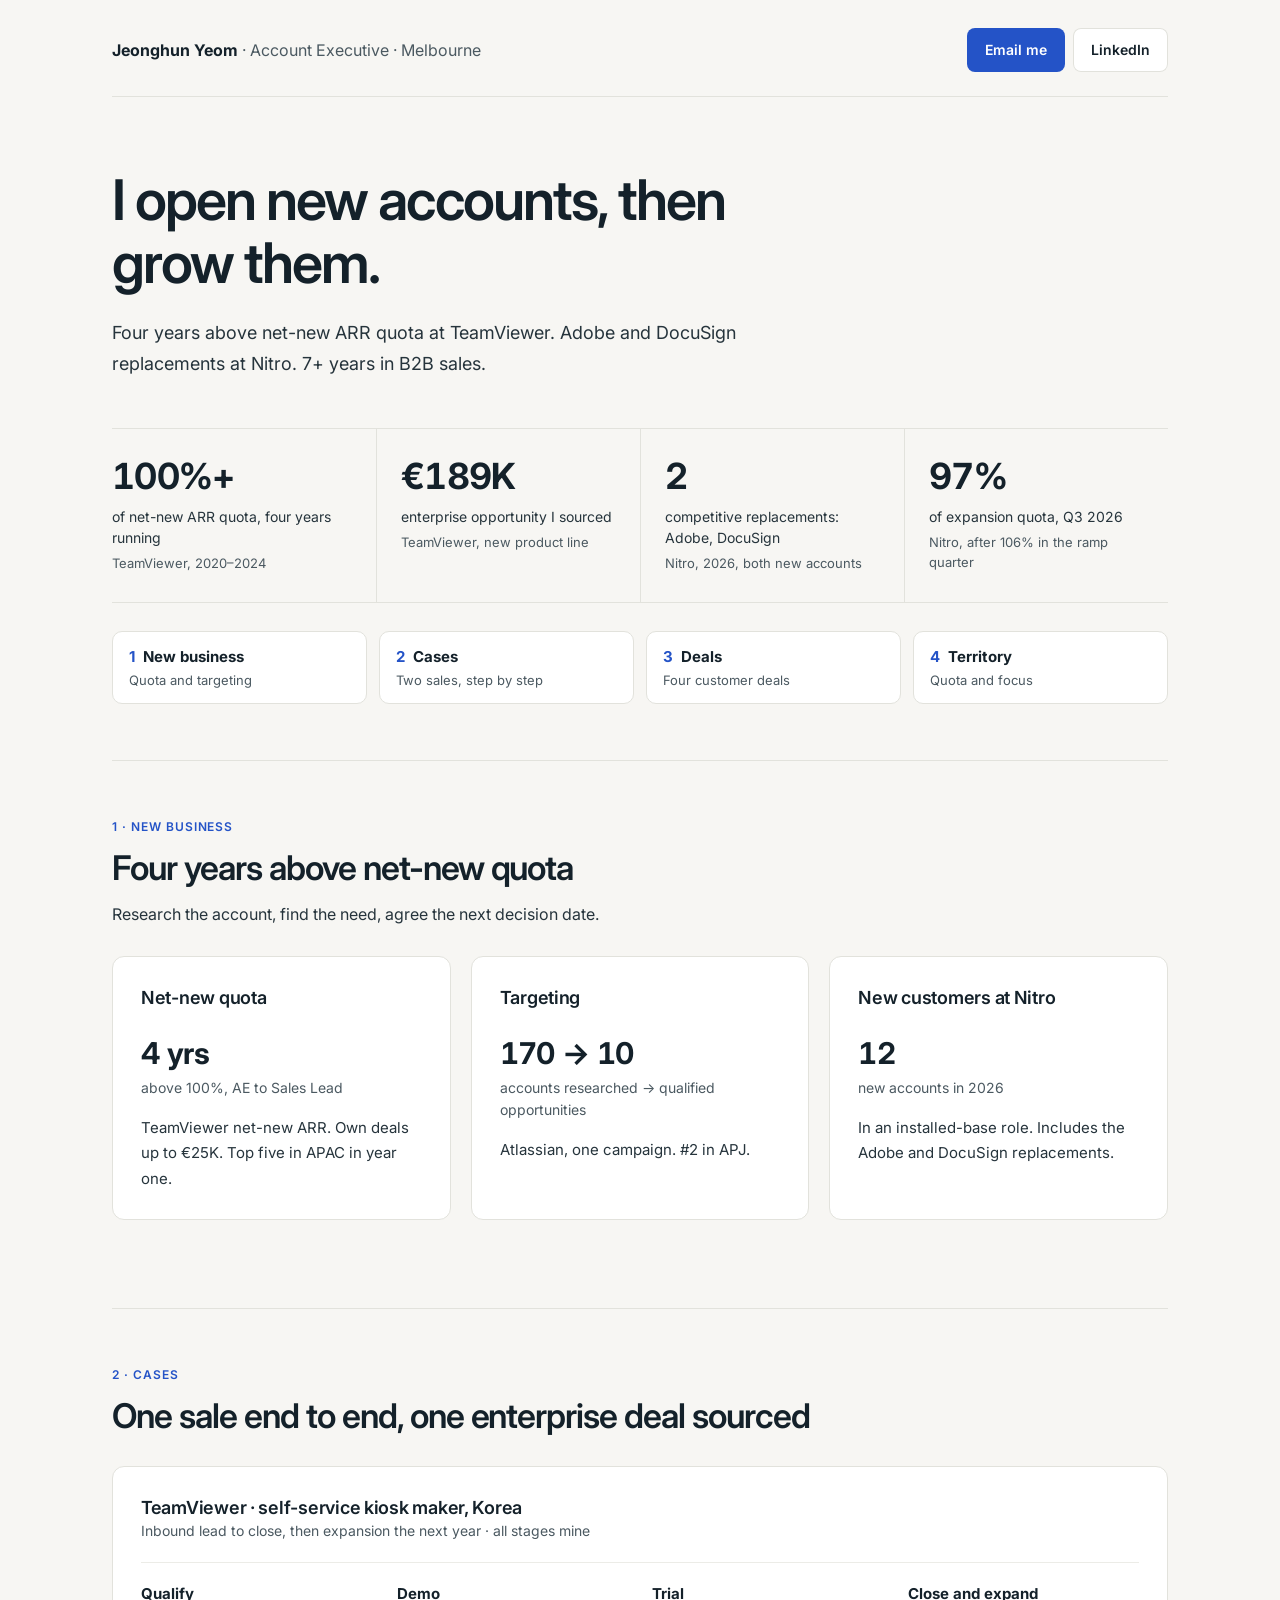
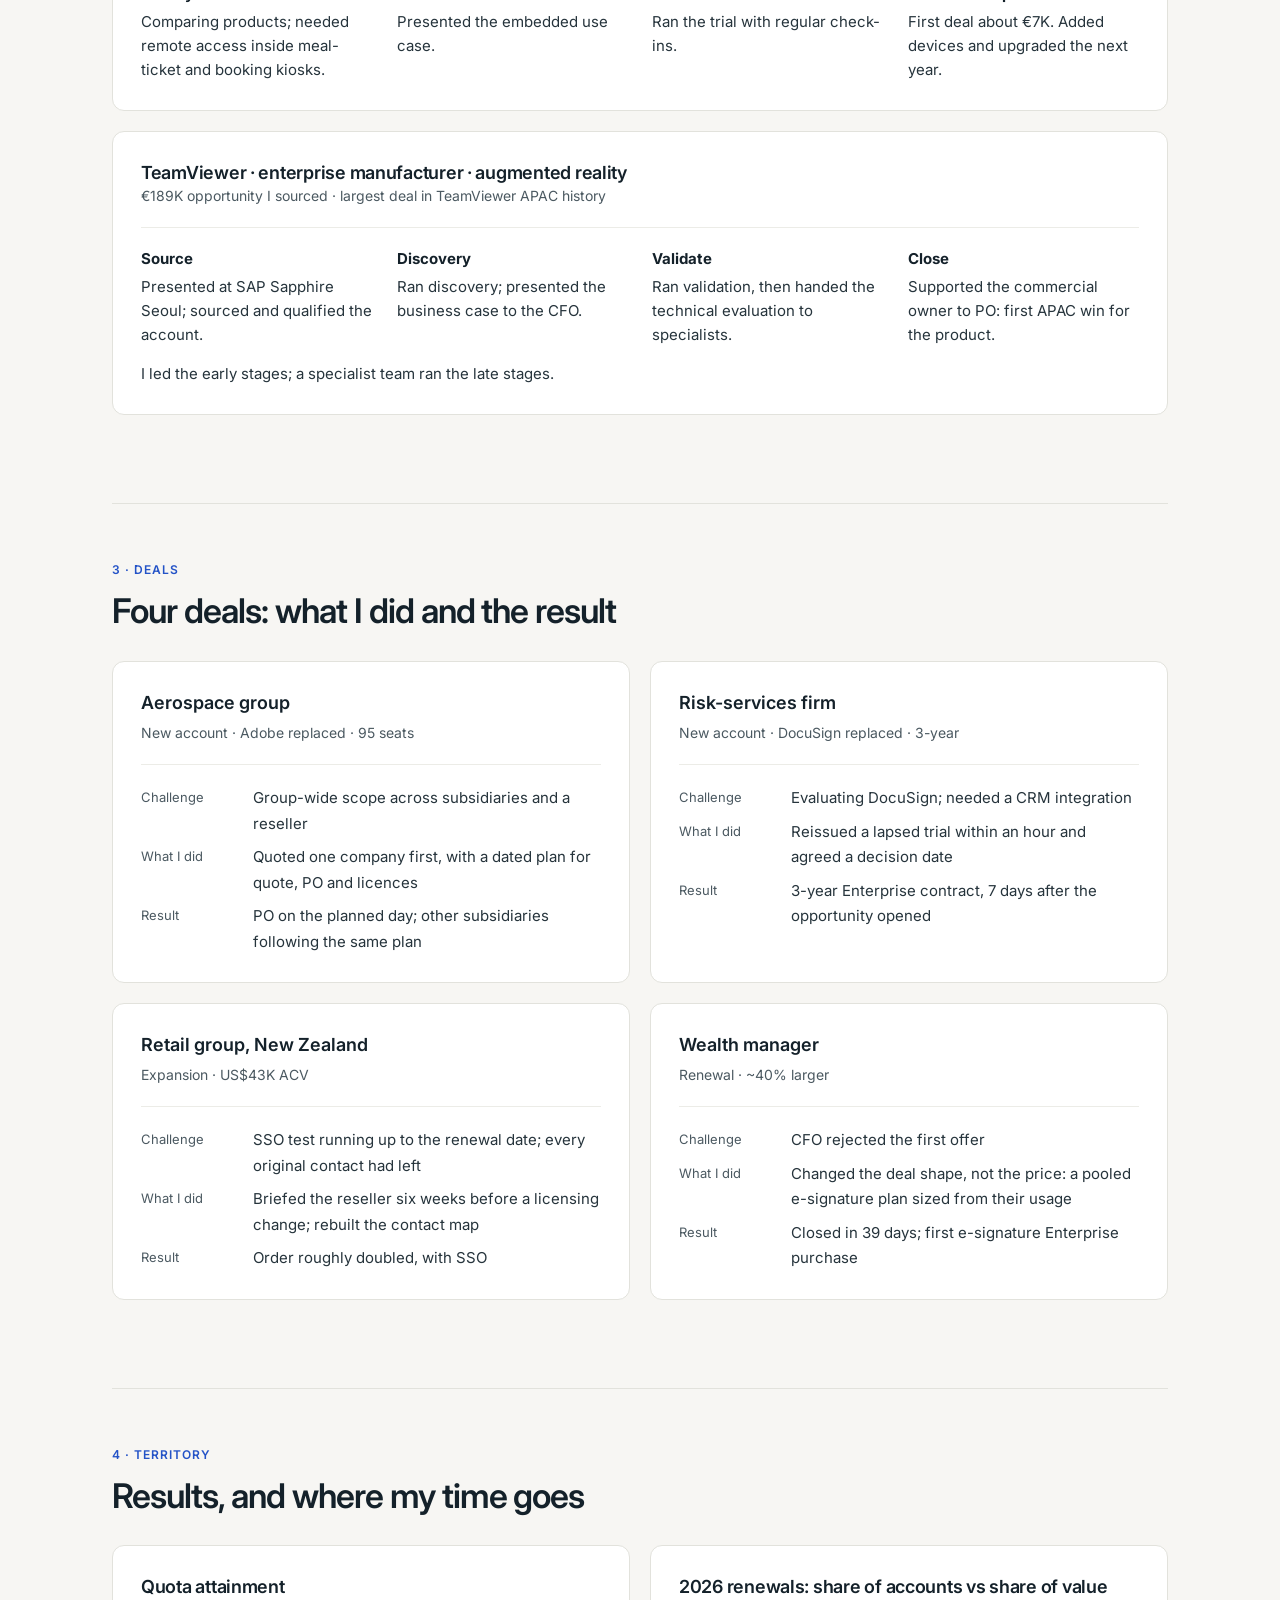
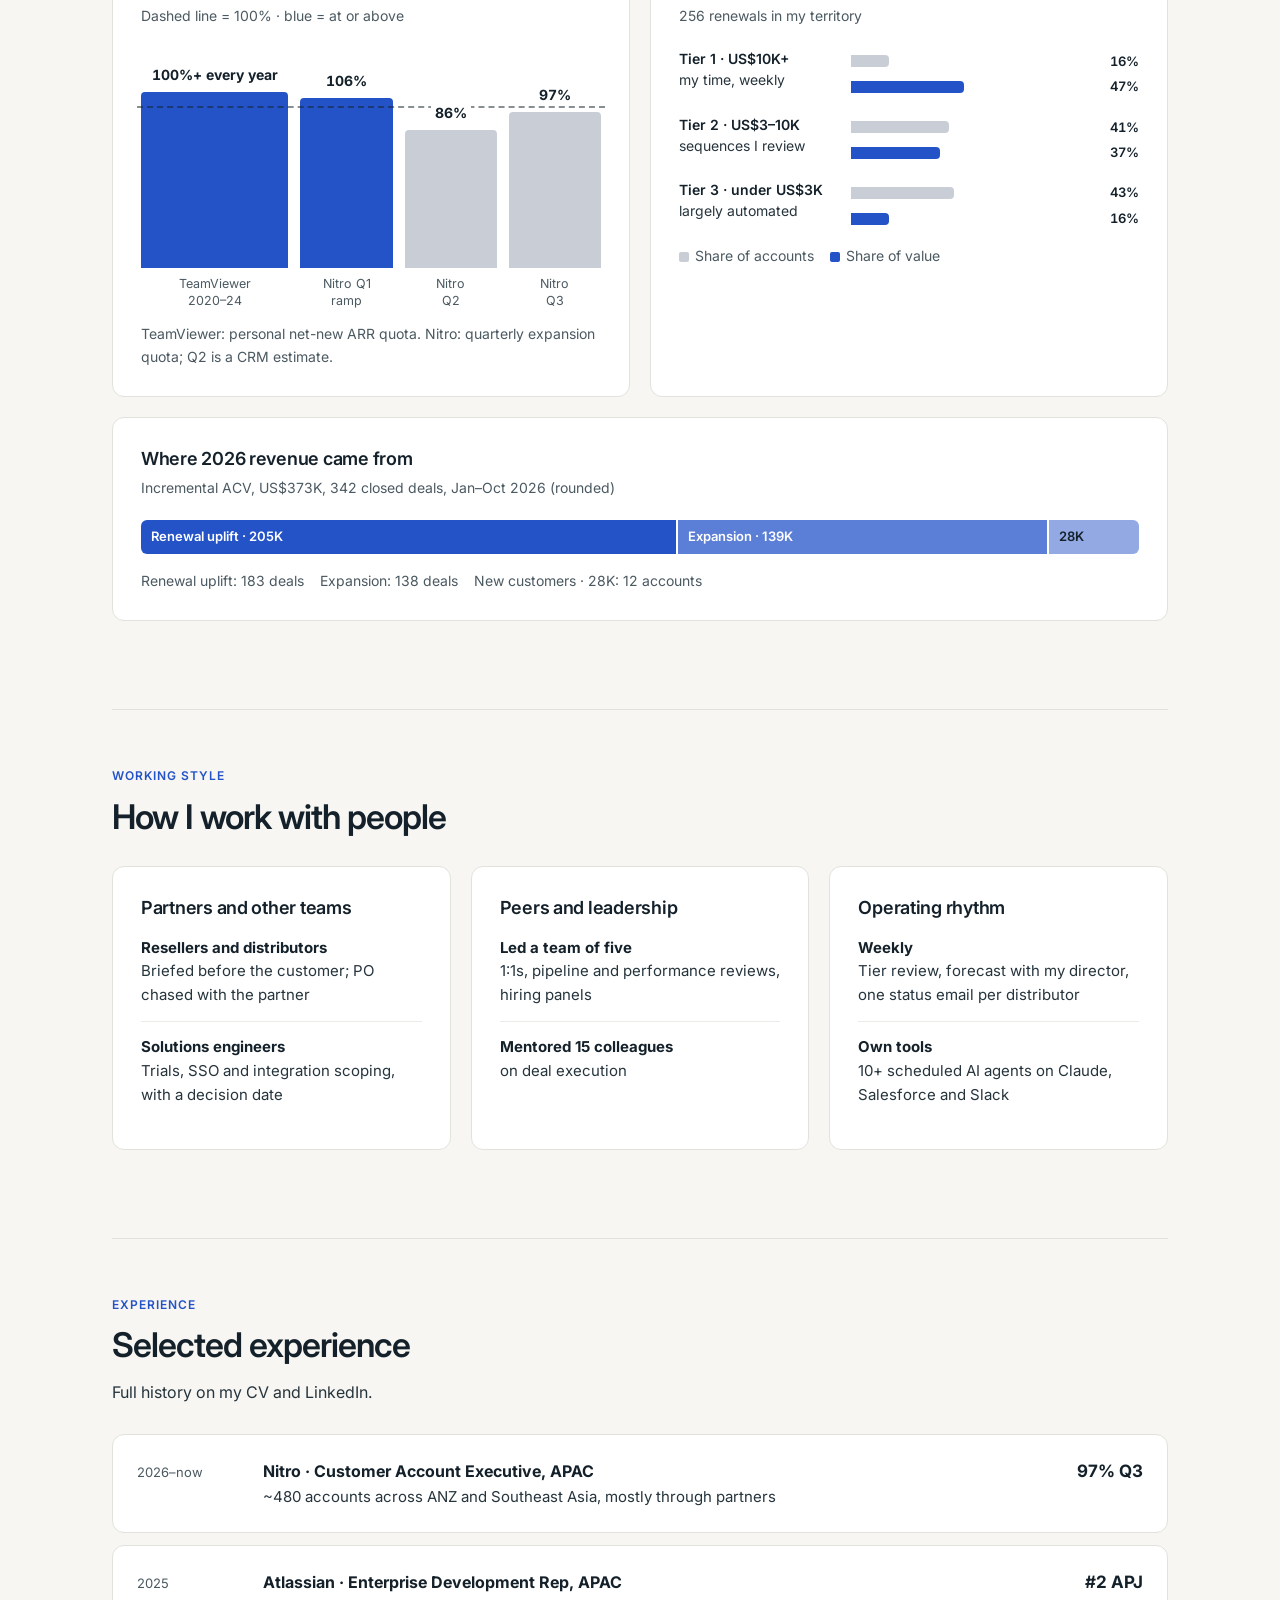
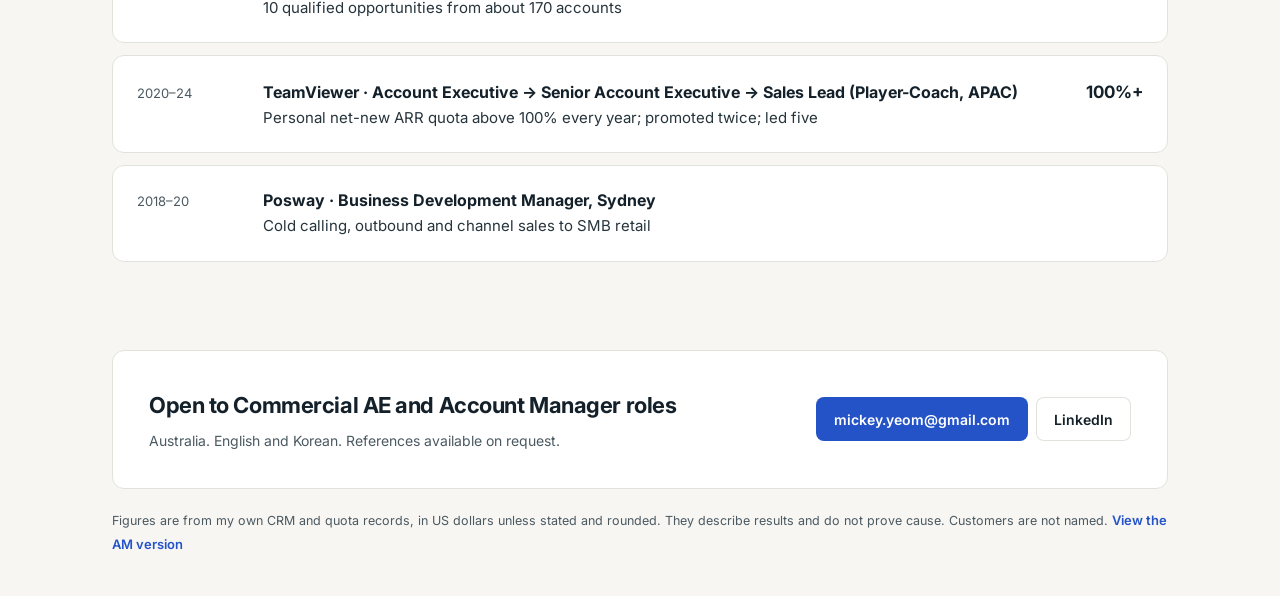
==== ae/index.html @ 3c29f1a1 "Restore original structure and apply design feedback Bring back the numbered section flow, +12% rene" ====
<!doctype html>
<html lang="en-AU">
<head>
<meta charset="utf-8">
<meta name="color-scheme" content="light">
<meta name="viewport" content="width=device-width, initial-scale=1">
<meta name="robots" content="noindex, nofollow">
<title>Jeonghun Yeom, Account Executive</title>
<meta name="description" content="Jeonghun Yeom, B2B software Account Executive in Melbourne. New business, competitive wins and territory management, shown in numbers.">
<link rel="preconnect" href="https://fonts.googleapis.com">
<link rel="preconnect" href="https://fonts.gstatic.com" crossorigin>
<link href="https://fonts.googleapis.com/css2?family=Inter:wght@400;500;600;700&display=swap" rel="stylesheet">
<link rel="stylesheet" href="../style.css">
</head>
<body>
<a class="skip-link" href="#main">Skip to content</a>
<header class="wrap">
  <div class="top">
    <div class="name">Jeonghun Yeom <span>· Account Executive · Melbourne</span></div>
    <div class="actions">
      <a class="btn" href="mailto:mickey.yeom@gmail.com?subject=Role%20conversation">Email me</a>
      <a class="btn ghost" href="https://www.linkedin.com/in/jhyeom" rel="noopener">LinkedIn</a>
    </div>
  </div>
  <div class="hero">
    <h1>I open new accounts, then grow them.</h1>
    <p class="sub">Four years above net-new ARR quota at TeamViewer. Adobe and DocuSign replacements at Nitro. 7+ years in B2B sales.</p>
    <div class="kpis"><div class="kpi"><b>100%+</b><span>of net-new ARR quota, four years running</span><em>TeamViewer, 2020–2024</em></div><div class="kpi"><b>€189K</b><span>enterprise opportunity I sourced</span><em>TeamViewer, new product line</em></div><div class="kpi"><b>2</b><span>competitive replacements: Adobe, DocuSign</span><em>Nitro, 2026, both new accounts</em></div><div class="kpi"><b>97%</b><span>of expansion quota, Q3 2026</span><em>Nitro, after 106% in the ramp quarter</em></div></div>
    <nav class="flow" aria-label="Sections" style="grid-template-columns:repeat(4,1fr)"><a href="#new"><b><i>1</i>New business</b><span>Quota and targeting</span></a><a href="#case"><b><i>2</i>Cases</b><span>Two sales, step by step</span></a><a href="#deals"><b><i>3</i>Deals</b><span>Four customer deals</span></a><a href="#territory"><b><i>4</i>Territory</b><span>Quota and focus</span></a></nav>
  </div>
</header>
<main class="wrap" id="main">
<section id="new" aria-labelledby="new-h">
  <div class="sh"><div class="step">1 · New business</div><h2 id="new-h">Four years above net-new quota</h2><p>Research the account, find the need, agree the next decision date.</p></div>
<div class="g g-111">
    <div class="card"><h3>Net-new quota</h3><div class="big"><b>4 yrs</b><span>above 100%, AE to Sales Lead</span></div><p class="t">TeamViewer net-new ARR. Own deals up to €25K. Top five in APAC in year one.</p></div>
    <div class="card"><h3>Targeting</h3><div class="big"><b>170 → 10</b><span>accounts researched → qualified opportunities</span></div><p class="t">Atlassian, one campaign. #2 in APJ.</p></div>
    <div class="card"><h3>New customers at Nitro</h3><div class="big"><b>12</b><span>new accounts in 2026</span></div><p class="t">In an installed-base role. Includes the Adobe and DocuSign replacements.</p></div>
  </div>
</section>
<section id="case" aria-labelledby="case-h">
  <div class="sh"><div class="step">2 · Cases</div><h2 id="case-h">One sale end to end, one enterprise deal sourced</h2></div>
<div class="case">
    <h3>TeamViewer · self-service kiosk maker, Korea</h3>
    <p class="sub">Inbound lead to close, then expansion the next year · all stages mine</p>
    <div class="steps">
      <div><b>Qualify</b>Comparing products; needed remote access inside meal-ticket and booking kiosks.</div>
      <div><b>Demo</b>Presented the embedded use case.</div>
      <div><b>Trial</b>Ran the trial with regular check-ins.</div>
      <div><b>Close and expand</b>First deal about €7K. Added devices and upgraded the next year.</div>
    </div>
  </div><div class="case" style="margin-top:var(--gap)">
    <h3>TeamViewer · enterprise manufacturer · augmented reality</h3>
    <p class="sub">€189K opportunity I sourced · largest deal in TeamViewer APAC history</p>
    <div class="steps">
      <div><b>Source</b>Presented at SAP Sapphire Seoul; sourced and qualified the account.</div>
      <div><b>Discovery</b>Ran discovery; presented the business case to the CFO.</div>
      <div><b>Validate</b>Ran validation, then handed the technical evaluation to specialists.</div>
      <div><b>Close</b>Supported the commercial owner to PO: first APAC win for the product.</div>
    </div>
    <p class="note">I led the early stages; a specialist team ran the late stages.</p>
  </div>
</section>
<section id="deals" aria-labelledby="deals-h">
  <div class="sh"><div class="step">3 · Deals</div><h2 id="deals-h">Four deals: what I did and the result</h2></div>
<div class="g g-11"><div class="deal"><div class="hd"><b>Aerospace group</b><span>New account · Adobe replaced · 95 seats</span></div><dl><dt>Challenge</dt><dd>Group-wide scope across subsidiaries and a reseller</dd><dt>What I did</dt><dd>Quoted one company first, with a dated plan for quote, PO and licences</dd><dt>Result</dt><dd>PO on the planned day; other subsidiaries following the same plan</dd></dl></div><div class="deal"><div class="hd"><b>Risk-services firm</b><span>New account · DocuSign replaced · 3-year</span></div><dl><dt>Challenge</dt><dd>Evaluating DocuSign; needed a CRM integration</dd><dt>What I did</dt><dd>Reissued a lapsed trial within an hour and agreed a decision date</dd><dt>Result</dt><dd>3-year Enterprise contract, 7 days after the opportunity opened</dd></dl></div><div class="deal"><div class="hd"><b>Retail group, New Zealand</b><span>Expansion · US$43K ACV</span></div><dl><dt>Challenge</dt><dd>SSO test running up to the renewal date; every original contact had left</dd><dt>What I did</dt><dd>Briefed the reseller six weeks before a licensing change; rebuilt the contact map</dd><dt>Result</dt><dd>Order roughly doubled, with SSO</dd></dl></div><div class="deal"><div class="hd"><b>Wealth manager</b><span>Renewal · ~40% larger</span></div><dl><dt>Challenge</dt><dd>CFO rejected the first offer</dd><dt>What I did</dt><dd>Changed the deal shape, not the price: a pooled e-signature plan sized from their usage</dd><dt>Result</dt><dd>Closed in 39 days; first e-signature Enterprise purchase</dd></dl></div></div>
</section>
<section id="territory" aria-labelledby="territory-h">
  <div class="sh"><div class="step">4 · Territory</div><h2 id="territory-h">Results, and where my time goes</h2></div>
<div class="g g-11"><div class="card">
      <h3>Quota attainment</h3><p class="sub">Dashed line = 100% · blue = at or above</p>
      <div class="plot" role="img" aria-label="TeamViewer 2020 to 2024 above 100% every year; Nitro Q1 2026 106%, Q2 86%, Q3 97%">
        <div class="ref" style="bottom:80%"></div>
        <div class="b hi" style="--h:88%;flex:1.6"><span>100%+ every year</span></div>
        <div class="b hi" style="--h:84.8%"><span>106%</span></div>
        <div class="b" style="--h:68.8%"><span>86%</span></div>
        <div class="b" style="--h:77.6%"><span>97%</span></div>
      </div>
      <div class="xrow"><span style="flex:1.6">TeamViewer<br>2020–24</span><span>Nitro Q1<br>ramp</span><span>Nitro<br>Q2</span><span>Nitro<br>Q3</span></div>
      <p class="note">TeamViewer: personal net-new ARR quota. Nitro: quarterly expansion quota; Q2 is a CRM estimate.</p>
    </div><div class="card">
      <h3>2026 renewals: share of accounts vs share of value</h3><p class="sub">256 renewals in my territory</p>
      <div class="pairs" role="img" aria-label="Renewals over 10K: 16% of accounts, 47% of value. 3K to 10K: 41% of accounts, 37% of value. Under 3K: 43% of accounts, 16% of value">
        <div class="pr"><div class="t"><b>Tier 1 · US$10K+</b>my time, weekly</div><div class="bars"><div class="row"><div class="fill" style="--w:16%"></div><span>16%</span></div><div class="row val"><div class="fill" style="--w:47%"></div><span>47%</span></div></div></div>
        <div class="pr"><div class="t"><b>Tier 2 · US$3–10K</b>sequences I review</div><div class="bars"><div class="row"><div class="fill" style="--w:41%"></div><span>41%</span></div><div class="row val"><div class="fill" style="--w:37%"></div><span>37%</span></div></div></div>
        <div class="pr"><div class="t"><b>Tier 3 · under US$3K</b>largely automated</div><div class="bars"><div class="row"><div class="fill" style="--w:43%"></div><span>43%</span></div><div class="row val"><div class="fill" style="--w:16%"></div><span>16%</span></div></div></div>
      </div>
      <div class="legend"><span><i style="background:var(--context)"></i>Share of accounts</span><span><i style="background:var(--accent)"></i>Share of value</span></div>
    </div></div>
<div style="margin-top:var(--gap)"><div class="card">
    <h3>Where 2026 revenue came from</h3><p class="sub">Incremental ACV, US$373K, 342 closed deals, Jan–Oct 2026 (rounded)</p>
    <div class="split" role="img" aria-label="Renewal uplift 205K, 55%; expansion in existing accounts 139K, 37%; new customers 28K, 8%">
      <div style="flex:205;background:var(--accent)">Renewal uplift · 205K</div>
      <div style="flex:139;background:#5b7fd6">Expansion · 139K</div>
      <div style="flex:28;background:#93a9e4;color:var(--ink)">28K</div>
    </div>
    <div class="legend"><span>Renewal uplift: 183 deals</span><span>Expansion: 138 deals</span><span>New customers · 28K: 12 accounts</span></div>
  </div></div>
</section>
<section id="people" aria-labelledby="people-h">
  <div class="sh"><div class="step">Working style</div><h2 id="people-h">How I work with people</h2></div>
<div class="g g-111">
    <div class="card"><h3>Partners and other teams</h3><div class="mini"><div><b>Resellers and distributors</b>Briefed before the customer; PO chased with the partner</div><div><b>Solutions engineers</b>Trials, SSO and integration scoping, with a decision date</div></div></div>
    <div class="card"><h3>Peers and leadership</h3><div class="mini"><div><b>Led a team of five</b>1:1s, pipeline and performance reviews, hiring panels</div><div><b>Mentored 15 colleagues</b>on deal execution</div></div></div>
    <div class="card"><h3>Operating rhythm</h3><div class="mini"><div><b>Weekly</b>Tier review, forecast with my director, one status email per distributor</div><div><b>Own tools</b>10+ scheduled AI agents on Claude, Salesforce and Slack</div></div></div>
  </div>
</section>
<section id="career" aria-labelledby="career-h">
  <div class="sh"><div class="step">Experience</div><h2 id="career-h">Selected experience</h2><p>Full history on my CV and LinkedIn.</p></div>
<div class="tl">
    <div class="r"><span class="y">2026–now</span><div class="w"><b>Nitro · Customer Account Executive, APAC</b><span>~480 accounts across ANZ and Southeast Asia, mostly through partners</span></div><span class="k">97% Q3</span></div>
    <div class="r"><span class="y">2025</span><div class="w"><b>Atlassian · Enterprise Development Rep, APAC</b><span>10 qualified opportunities from about 170 accounts</span></div><span class="k">#2 APJ</span></div>
    <div class="r"><span class="y">2020–24</span><div class="w"><b>TeamViewer · Account Executive → Senior Account Executive → Sales Lead (Player-Coach, APAC)</b><span>Personal net-new ARR quota above 100% every year; promoted twice; led five</span></div><span class="k">100%+</span></div>
    <div class="r"><span class="y">2018–20</span><div class="w"><b>Posway · Business Development Manager, Sydney</b><span>Cold calling, outbound and channel sales to SMB retail</span></div><span class="k"></span></div>
  </div>
</section>
</main>
<footer class="wrap">
  <div class="contact">
    <div><h2>Open to Commercial AE and Account Manager roles</h2><p>Australia. English and Korean. References available on request.</p></div>
    <div class="actions"><a class="btn" href="mailto:mickey.yeom@gmail.com?subject=Role%20conversation">mickey.yeom@gmail.com</a><a class="btn ghost" href="https://www.linkedin.com/in/jhyeom" rel="noopener">LinkedIn</a></div>
  </div>
  <p class="fine">Figures are from my own CRM and quota records, in US dollars unless stated and rounded. They describe results and do not prove cause. Customers are not named. <span class="switch"><a href="../am/">View the AM version</a></span></p>
</footer>
</body>
</html>
---- style.css ----
/* One page background, one card level. Sections are separated by space and a rule, not by tinted panels. */
:root{
  --bg:#f7f6f3;--card:#fff;--ink:#14212a;--ink2:#26343c;--muted:#4b5961;
  --accent:#2453c7;--accent-soft:#e8eefb;--context:#c9ced6;--line:#e2e2dc;--line2:#ecece7;
  --r:12px;--gap:20px
}
*{box-sizing:border-box}
html{scroll-behavior:smooth}
body{margin:0;background:var(--bg);color:var(--ink);font:16px/1.65 Inter,system-ui,-apple-system,"Segoe UI",sans-serif;-webkit-font-smoothing:antialiased}
a{color:inherit}
h1,h2,h3{margin:0;letter-spacing:-.015em}
p{margin:0}
ul{margin:0;padding-left:18px}
li{margin-top:6px}
.wrap{max-width:1120px;margin:0 auto;padding-inline:32px}
a:focus-visible{outline:2px solid var(--accent);outline-offset:3px}
.skip-link{position:absolute;left:24px;top:-100px}
.skip-link:focus{top:8px;background:#fff;padding:10px;z-index:10}

/* buttons */
.btn{display:inline-flex;align-items:center;justify-content:center;min-height:44px;padding:0 18px;border-radius:8px;background:var(--accent);color:#fff;text-decoration:none;font-weight:600;font-size:14px}
.btn.ghost{background:var(--card);color:var(--ink);box-shadow:inset 0 0 0 1px var(--line)}
.btn:hover{filter:brightness(1.07)}

/* header + hero */
.top{padding:28px 0 24px;display:flex;justify-content:space-between;align-items:center;gap:16px;flex-wrap:wrap;border-bottom:1px solid var(--line)}
.top .name{font-weight:700;font-size:16px}
.top .name span{font-weight:400;color:var(--muted)}
.actions{display:flex;gap:8px}
.hero{padding:72px 0 0}
.hero h1{font-size:clamp(34px,4.4vw,56px);line-height:1.12;letter-spacing:-.035em;font-weight:600;max-width:20ch}
.hero>.sub{margin-top:24px;max-width:62ch;font-size:18px;line-height:1.7;color:var(--ink2)}

.kpis{display:grid;grid-template-columns:repeat(4,1fr);margin-top:48px;border-top:1px solid var(--line);border-bottom:1px solid var(--line)}
.kpi{padding:28px 24px;border-left:1px solid var(--line)}
.kpi:first-child{border-left:0;padding-left:0}
.kpi b{display:block;font-size:36px;line-height:1.1;font-weight:700;letter-spacing:-.02em;color:var(--ink);font-variant-numeric:tabular-nums}
.kpi span{display:block;font-size:14px;line-height:1.5;color:var(--ink2);margin-top:10px}
.kpi em{display:block;font-style:normal;font-size:13px;line-height:1.5;color:var(--muted);margin-top:6px}

/* numbered section flow */
.flow{display:grid;gap:12px;margin-top:28px}
.flow a{display:block;background:var(--card);border:1px solid var(--line);border-radius:10px;padding:14px 16px;text-decoration:none;transition:border-color .15s}
.flow a:hover{border-color:var(--accent)}
.flow b{display:block;font-size:15px;line-height:1.4}
.flow i{font-style:normal;color:var(--accent);font-weight:700;margin-right:8px}
.flow span{display:block;font-size:13px;line-height:1.4;color:var(--muted);margin-top:4px}

/* sections */
main.wrap>section{margin-top:88px;padding-top:56px;border-top:1px solid var(--line);scroll-margin-top:24px}
main.wrap>section:first-child{margin-top:56px}
.sh{margin-bottom:28px}
.sh .step{font-size:12px;font-weight:600;letter-spacing:.08em;text-transform:uppercase;color:var(--accent);margin-bottom:10px}
.sh h2{font-size:clamp(26px,3vw,34px);line-height:1.25;font-weight:600;letter-spacing:-.03em}
.sh p{margin-top:12px;max-width:66ch;font-size:16px;line-height:1.7;color:var(--ink2)}

.g{display:grid;gap:var(--gap)}
.g>*{min-width:0}
.g-21{grid-template-columns:2fr 1fr}
.g-11{grid-template-columns:1fr 1fr}
.g-111{grid-template-columns:1fr 1fr 1fr}

/* cards: the only boxed level */
.card,.deal,.case{background:var(--card);border:1px solid var(--line);border-radius:var(--r);padding:28px}
.card h3,.case h3,.deal .hd b{display:block;font-size:18px;line-height:1.4;font-weight:600}
.card .sub,.case .sub,.note,.legend{font-size:14px;line-height:1.6;color:var(--muted)}
.card .sub{margin-top:6px}
.note{margin-top:14px}
.card p.t{margin-top:16px}
.card p.t,.card ul,.case p,.deal dd{font-size:15px;line-height:1.7;color:var(--ink2)}
.big{margin-top:24px}
.big b{display:block;font-size:30px;line-height:1.2;font-weight:700;letter-spacing:-.02em;font-variant-numeric:tabular-nums}
.big span{display:block;font-size:14px;line-height:1.6;color:var(--muted);margin-top:6px;max-width:32ch}

/* inner groups: divided by rules, not nested boxes */
.mini{display:grid;margin-top:12px}
.mini div{padding:14px 0;border-top:1px solid var(--line2);font-size:15px;line-height:1.6;color:var(--ink2)}
.mini div:first-child{border-top:0;padding-top:4px}
.mini b{display:block;color:var(--ink);font-size:15px;line-height:1.5}
.case .steps{display:grid;grid-template-columns:repeat(4,1fr);gap:24px;margin-top:20px;padding-top:20px;border-top:1px solid var(--line2)}
.case .steps div{font-size:15px;line-height:1.6;color:var(--ink2)}
.case .steps b{display:block;color:var(--ink);font-size:15px;line-height:1.5;margin-bottom:4px}

/* paired bars */
.pairs{margin-top:20px;display:grid;gap:16px}
.pr{display:grid;grid-template-columns:160px 1fr;gap:12px;align-items:start}
.pr .t{font-size:14px;color:var(--ink2);line-height:1.5}
.pr .t b{display:block;color:var(--ink);font-weight:600}
.pr .bars{display:grid;gap:4px;padding-top:3px}
.pr .row{display:grid;grid-template-columns:1fr 40px;gap:8px;align-items:center;font-size:13px}
.pr .fill{height:12px;width:var(--w);border-radius:0 4px 4px 0;background:var(--context)}
.pr .val .fill{background:var(--accent)}
.pr .row span{text-align:right;font-weight:600;font-variant-numeric:tabular-nums}
.legend{display:flex;gap:16px;flex-wrap:wrap;margin-top:16px}
.legend i{display:inline-block;width:10px;height:10px;border-radius:2px;margin-right:6px;vertical-align:-1px}

/* horizontal bars */
.hbars{margin-top:20px;display:grid;gap:12px}
.hb{display:grid;grid-template-columns:minmax(86px,1.1fr) minmax(30px,1fr) 44px;align-items:center;gap:10px;font-size:14px}
.hb .t{color:var(--ink2);line-height:1.3}
.hb .fill{height:12px;width:var(--w);background:var(--context);border-radius:0 4px 4px 0}
.hb.hi .fill{background:var(--accent)}
.hb .n{font-weight:600;text-align:right;font-variant-numeric:tabular-nums}
.pair{display:flex;align-items:flex-start;gap:20px;margin-top:20px}
.pair b{display:block;font-size:30px;line-height:1.2;font-weight:700;letter-spacing:-.02em;font-variant-numeric:tabular-nums}
.pair span{display:block;font-size:14px;line-height:1.6;color:var(--muted);margin-top:4px}
.pair .hi b{color:var(--accent)}
.pair .arrow{align-self:center;font-size:22px;color:var(--muted)}

/* column chart */
.plot{position:relative;display:flex;align-items:flex-end;gap:12px;height:200px;margin-top:40px}
.plot .b{flex:1;height:var(--h);background:var(--context);border-radius:4px 4px 0 0;position:relative}
.plot .b.hi{background:var(--accent)}
.plot .b span{position:absolute;z-index:3;bottom:100%;left:0;right:0;width:fit-content;margin:0 auto 6px;padding:0 4px;background:var(--card);text-align:center;font-size:14px;font-weight:700;font-variant-numeric:tabular-nums}
.plot .ref{position:absolute;left:-4px;right:-4px;z-index:2;border-top:2px dashed var(--ink);opacity:.5;pointer-events:none}
.xrow{display:flex;gap:12px;margin-top:8px}
.xrow span{flex:1;text-align:center;font-size:12.5px;color:var(--muted);line-height:1.35}

/* dot share */
.dots{display:grid;grid-template-columns:repeat(6,22px);gap:10px;margin-top:22px}
.dots i{width:22px;height:22px;border-radius:50%;background:var(--context)}
.dots i.on{background:var(--accent)}

/* revenue split bar */
.split{display:flex;height:34px;border-radius:6px;overflow:hidden;gap:2px;margin-top:20px}
.split div{display:flex;align-items:center;padding:0 10px;font-size:13px;font-weight:600;color:#fff;white-space:nowrap;overflow:hidden}

/* deals */
.deal .hd span{display:block;margin-top:6px;font-size:14px;color:var(--muted)}
.deal dl{display:grid;grid-template-columns:96px 1fr;gap:8px 16px;margin:20px 0 0;padding-top:20px;border-top:1px solid var(--line2);line-height:1.6}
.deal dt{font-size:13px;color:var(--muted);padding-top:2px}
.deal dd{margin:0}

/* results table */
.results-table{width:100%;border-collapse:collapse;margin-top:20px;font-size:15px}
.results-table th,.results-table td{padding:14px 0;text-align:left;border-bottom:1px solid var(--line2)}
.results-table thead{color:var(--muted);font-size:13px}
.results-table thead th{font-weight:500}
.results-table tbody th{font-weight:400}
.results-table td{text-align:right;font-weight:600;font-size:22px;font-variant-numeric:tabular-nums}

/* timeline */
.tl{display:grid;gap:12px}
.tl .r{display:grid;grid-template-columns:110px 1fr auto;gap:16px;align-items:baseline;background:var(--card);border:1px solid var(--line);border-radius:var(--r);padding:22px 24px}
.tl .y{font-size:13px;color:var(--muted)}
.tl .w b{display:block;font-size:16px;line-height:1.5}
.tl .w span{font-size:15px;line-height:1.6;color:var(--ink2)}
.tl .k{font-weight:700;font-size:17px;white-space:nowrap}

/* footer */
footer{padding:88px 0 40px}
.contact{background:var(--card);border:1px solid var(--line);border-radius:var(--r);padding:36px;display:flex;justify-content:space-between;align-items:center;gap:20px;flex-wrap:wrap}
.contact h2{font-size:22px;letter-spacing:-.02em}
.contact p{color:var(--muted);margin-top:6px;font-size:14px}
.fine{margin-top:20px;font-size:12.5px;line-height:1.8;color:var(--muted)}
.switch{font-size:13px;color:var(--muted)}
.switch a{color:var(--accent);font-weight:600;text-decoration:none}

@media (max-width:900px){
  .g-21,.g-111{grid-template-columns:1fr}
  .kpis{grid-template-columns:1fr 1fr}
  .kpi:nth-child(3){border-left:0;padding-left:0}
  .kpi:nth-child(n+3){border-top:1px solid var(--line)}
  .case .steps{grid-template-columns:1fr 1fr}
  .flow{grid-template-columns:1fr 1fr!important}
}
@media (max-width:720px){
  .g-11{grid-template-columns:1fr}
  .split{flex-direction:column;height:auto}
  .split>div{min-height:40px;flex:auto!important}
}
@media (max-width:520px){
  .wrap{padding-inline:20px}
  .top .name span{display:block;font-size:13px;margin-top:2px}
  .actions{width:100%}.actions .btn{flex:1}
  .hero{padding-top:44px}
  .hero>.sub{font-size:16px}
  .kpi{padding:22px 0 22px 16px}
  .kpi b{font-size:28px}
  main.wrap>section{margin-top:56px;padding-top:40px}
  main.wrap>section:first-child{margin-top:40px}
  .card,.deal,.case{padding:20px}
  .pr{grid-template-columns:1fr}
  .case .steps{grid-template-columns:1fr;gap:14px}
  .deal dl{grid-template-columns:1fr;gap:2px}
  .deal dt{margin-top:10px}
  .tl .r{grid-template-columns:1fr auto;padding:18px}.tl .y{grid-column:1/-1}
  .contact{display:block;padding:24px}.contact .actions{margin-top:20px}
  .big b{font-size:28px}
  .plot,.xrow{gap:6px}.plot{height:170px}
  .plot .b span{font-size:12px}.xrow span{font-size:11px}
}
@media (prefers-reduced-motion:reduce){html{scroll-behavior:auto}*{transition:none!important}}
@media print{
  body{background:#fff}
  .skip-link,.flow,.actions{display:none}
  main.wrap>section{margin-top:28px;padding-top:24px}
  .card,.deal,.case{break-inside:avoid}
}
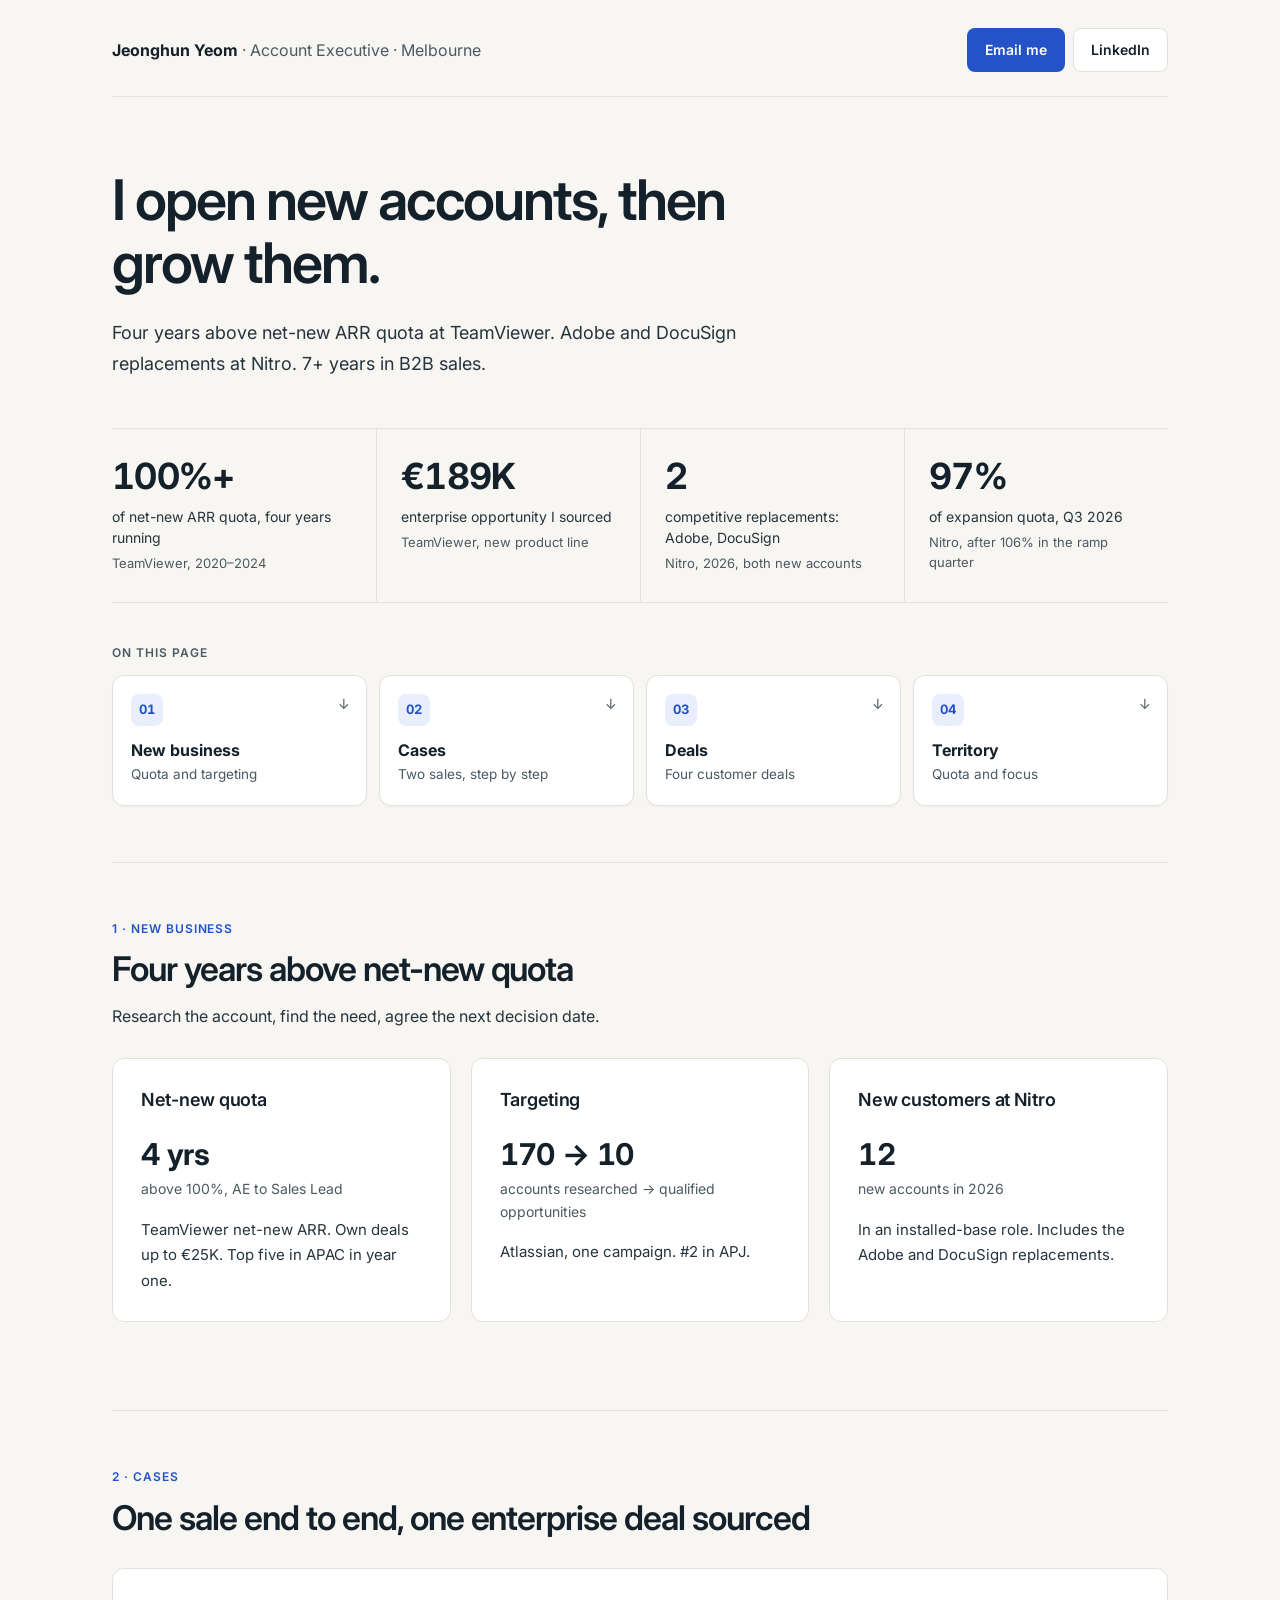
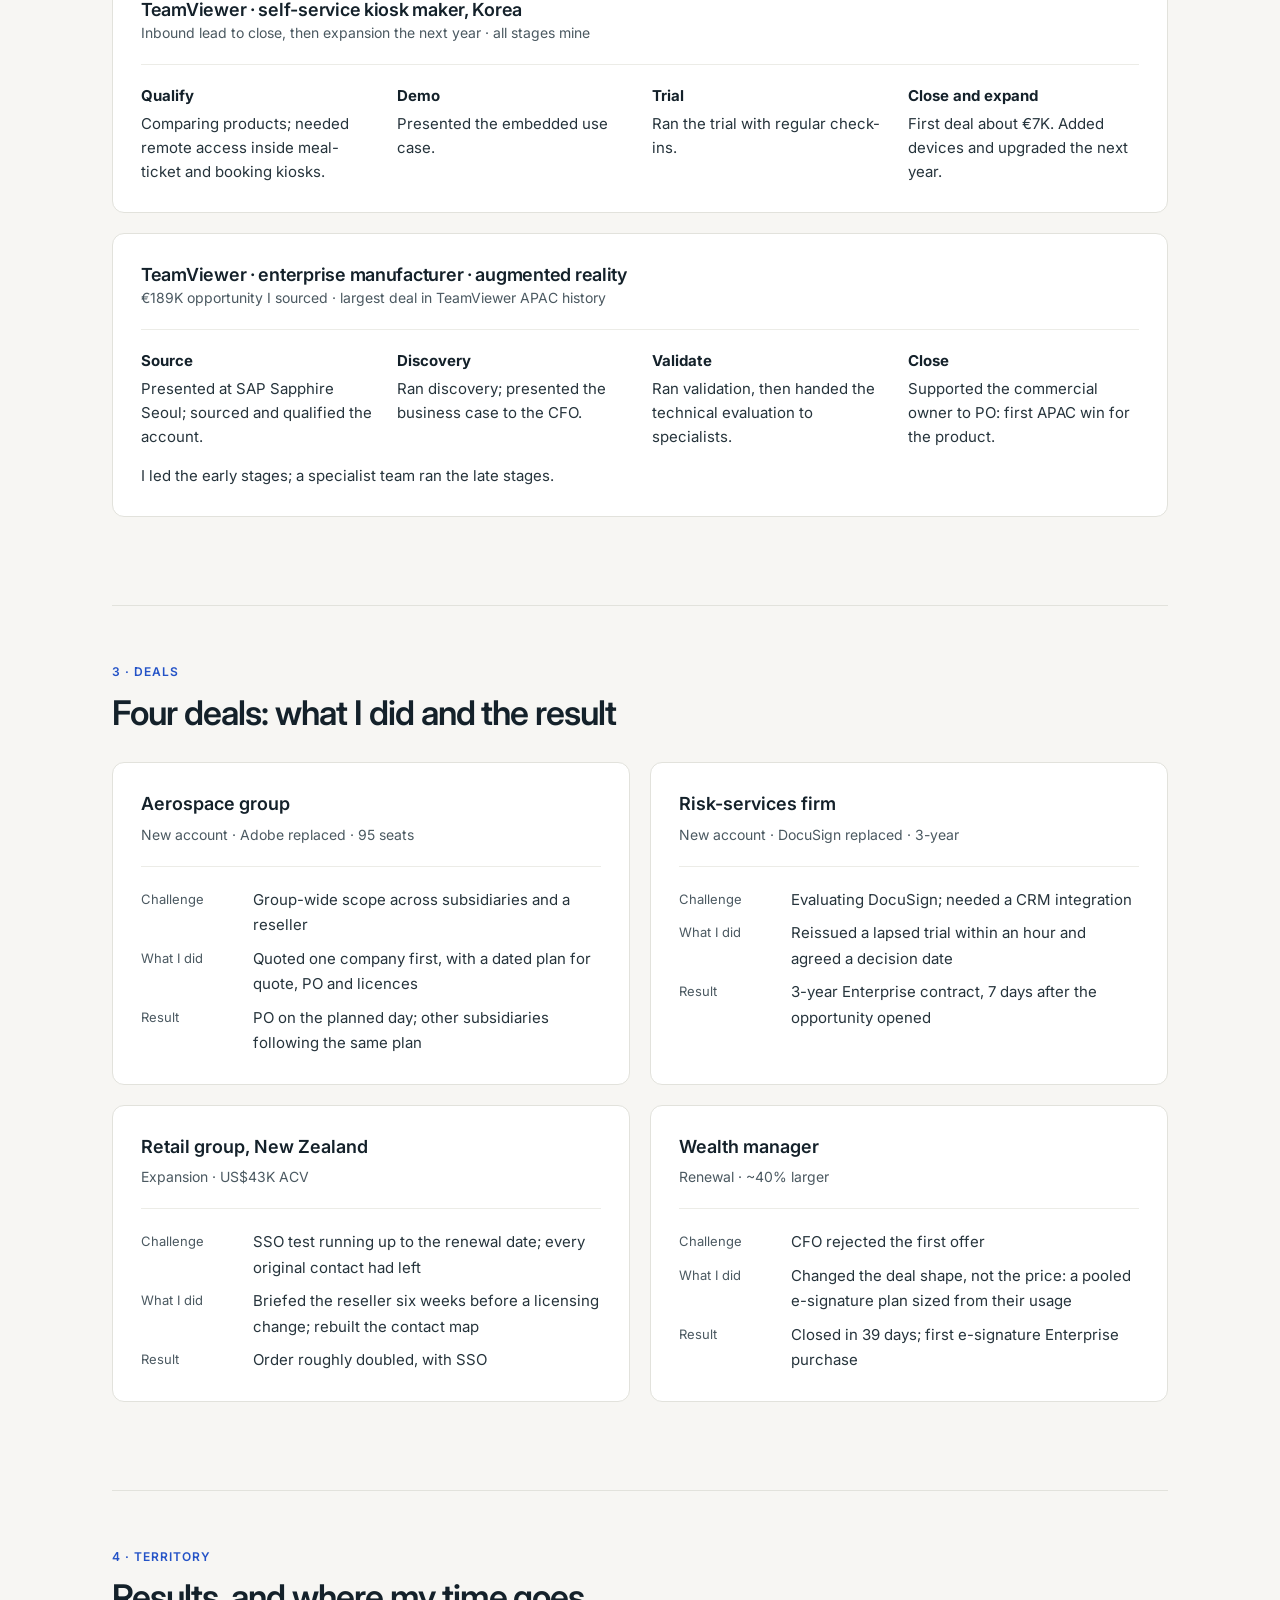
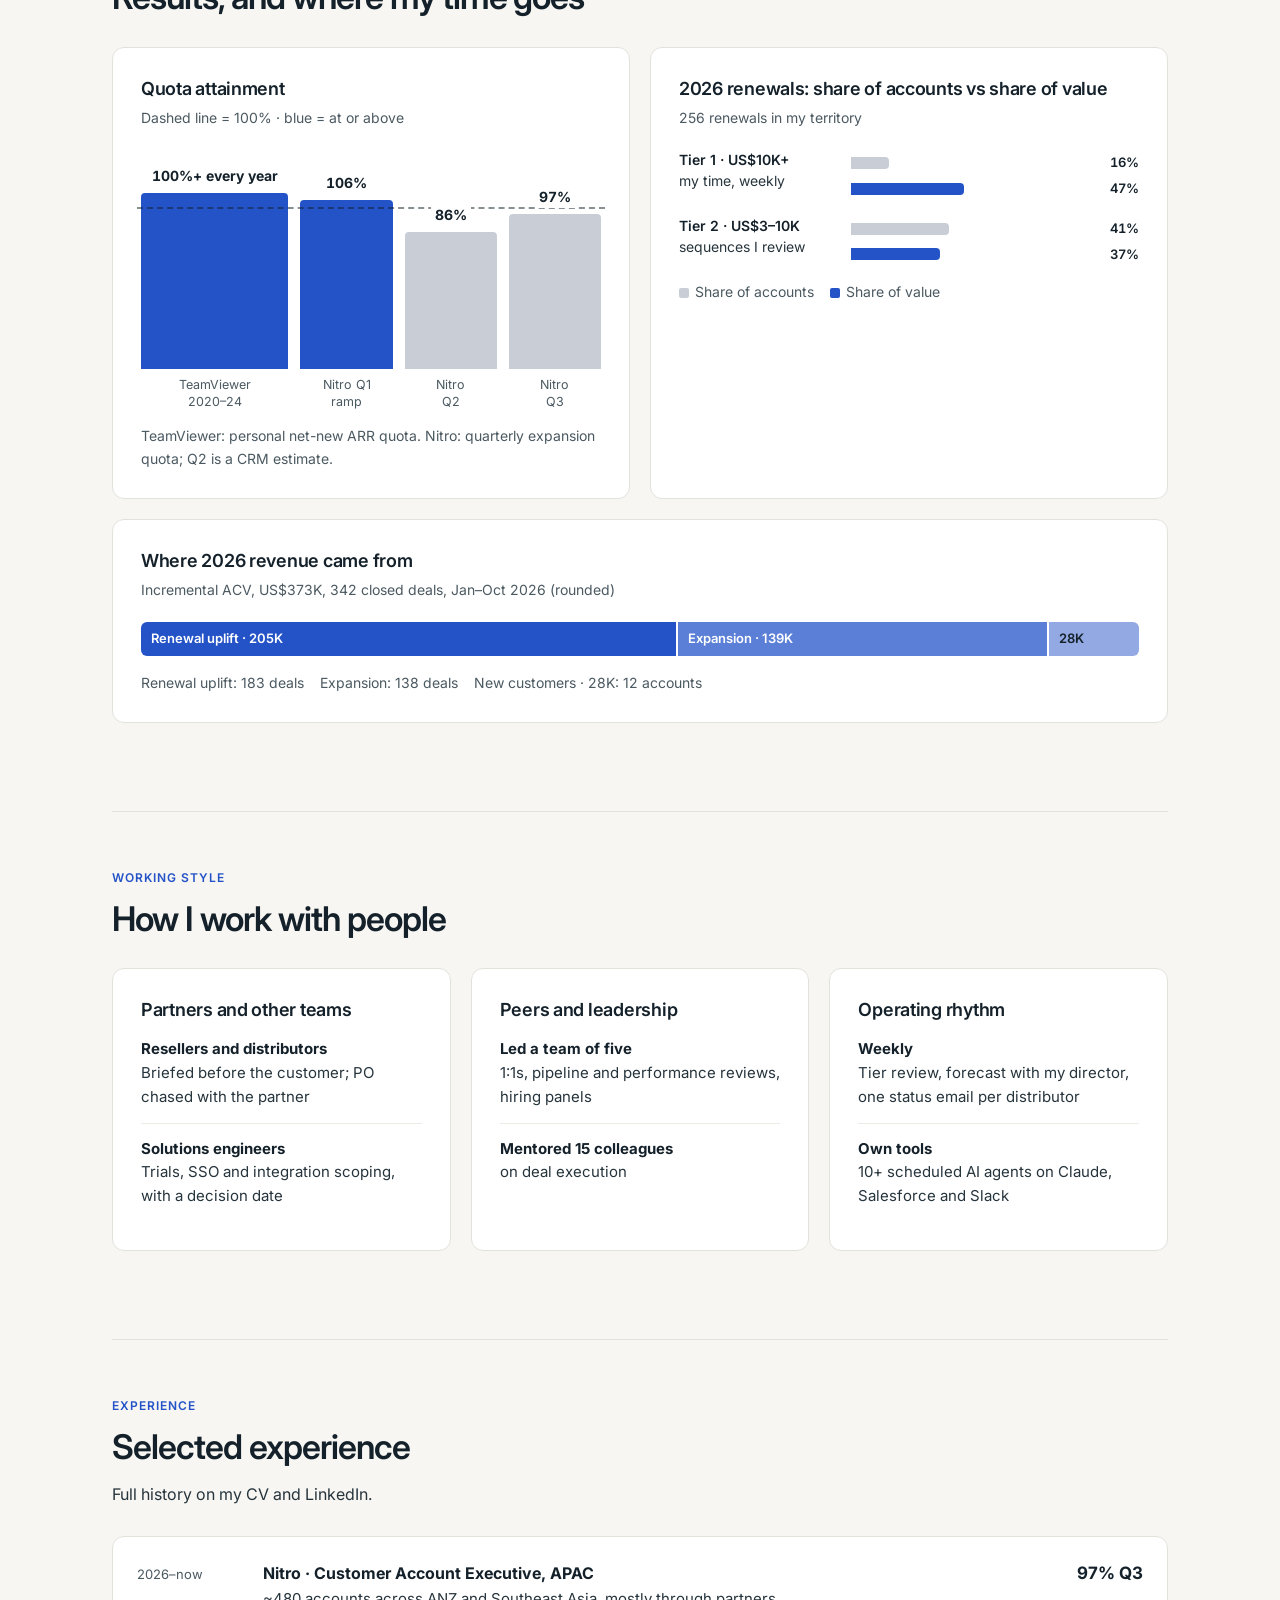
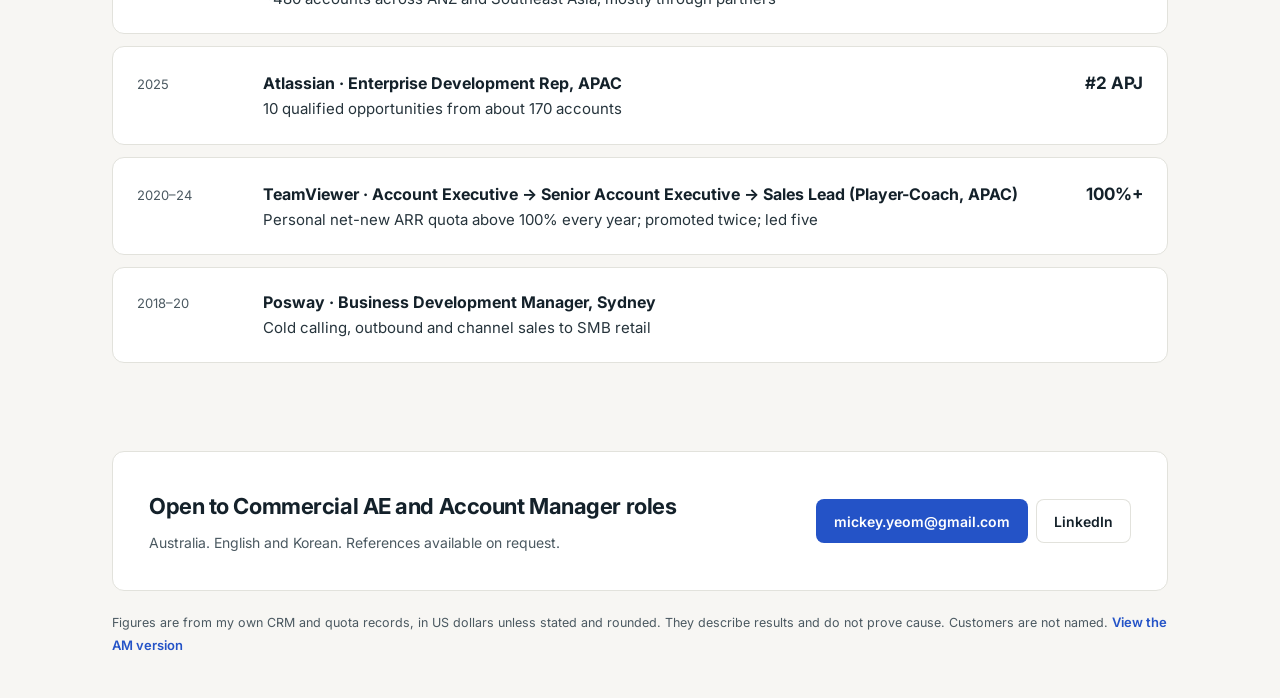
==== commit 64e3a4af: "Restyle section nav as cards; drop small-account mentions Section nav gets an "On this page" label, " ====
--- a/ae/index.html
+++ b/ae/index.html
@@ -26,7 +26,7 @@
     <h1>I open new accounts, then grow them.</h1>
     <p class="sub">Four years above net-new ARR quota at TeamViewer. Adobe and DocuSign replacements at Nitro. 7+ years in B2B sales.</p>
     <div class="kpis"><div class="kpi"><b>100%+</b><span>of net-new ARR quota, four years running</span><em>TeamViewer, 2020–2024</em></div><div class="kpi"><b>€189K</b><span>enterprise opportunity I sourced</span><em>TeamViewer, new product line</em></div><div class="kpi"><b>2</b><span>competitive replacements: Adobe, DocuSign</span><em>Nitro, 2026, both new accounts</em></div><div class="kpi"><b>97%</b><span>of expansion quota, Q3 2026</span><em>Nitro, after 106% in the ramp quarter</em></div></div>
-    <nav class="flow" aria-label="Sections" style="grid-template-columns:repeat(4,1fr)"><a href="#new"><b><i>1</i>New business</b><span>Quota and targeting</span></a><a href="#case"><b><i>2</i>Cases</b><span>Two sales, step by step</span></a><a href="#deals"><b><i>3</i>Deals</b><span>Four customer deals</span></a><a href="#territory"><b><i>4</i>Territory</b><span>Quota and focus</span></a></nav>
+    <nav class="toc" aria-label="On this page"><p class="toc-label">On this page</p><div class="flow" style="grid-template-columns:repeat(4,1fr)"><a href="#new"><i>01</i><b>New business</b><span>Quota and targeting</span></a><a href="#case"><i>02</i><b>Cases</b><span>Two sales, step by step</span></a><a href="#deals"><i>03</i><b>Deals</b><span>Four customer deals</span></a><a href="#territory"><i>04</i><b>Territory</b><span>Quota and focus</span></a></div></nav>
   </div>
 </header>
 <main class="wrap" id="main">
@@ -80,10 +80,9 @@
       <p class="note">TeamViewer: personal net-new ARR quota. Nitro: quarterly expansion quota; Q2 is a CRM estimate.</p>
     </div><div class="card">
       <h3>2026 renewals: share of accounts vs share of value</h3><p class="sub">256 renewals in my territory</p>
-      <div class="pairs" role="img" aria-label="Renewals over 10K: 16% of accounts, 47% of value. 3K to 10K: 41% of accounts, 37% of value. Under 3K: 43% of accounts, 16% of value">
+      <div class="pairs" role="img" aria-label="Renewals over 10K: 16% of accounts, 47% of value. 3K to 10K: 41% of accounts, 37% of value">
         <div class="pr"><div class="t"><b>Tier 1 · US$10K+</b>my time, weekly</div><div class="bars"><div class="row"><div class="fill" style="--w:16%"></div><span>16%</span></div><div class="row val"><div class="fill" style="--w:47%"></div><span>47%</span></div></div></div>
         <div class="pr"><div class="t"><b>Tier 2 · US$3–10K</b>sequences I review</div><div class="bars"><div class="row"><div class="fill" style="--w:41%"></div><span>41%</span></div><div class="row val"><div class="fill" style="--w:37%"></div><span>37%</span></div></div></div>
-        <div class="pr"><div class="t"><b>Tier 3 · under US$3K</b>largely automated</div><div class="bars"><div class="row"><div class="fill" style="--w:43%"></div><span>43%</span></div><div class="row val"><div class="fill" style="--w:16%"></div><span>16%</span></div></div></div>
       </div>
       <div class="legend"><span><i style="background:var(--context)"></i>Share of accounts</span><span><i style="background:var(--accent)"></i>Share of value</span></div>
     </div></div>
--- a/style.css
+++ b/style.css
@@ -39,12 +39,16 @@
 .kpi em{display:block;font-style:normal;font-size:13px;line-height:1.5;color:var(--muted);margin-top:6px}
 
 /* numbered section flow */
-.flow{display:grid;gap:12px;margin-top:28px}
-.flow a{display:block;background:var(--card);border:1px solid var(--line);border-radius:10px;padding:14px 16px;text-decoration:none;transition:border-color .15s}
-.flow a:hover{border-color:var(--accent)}
-.flow b{display:block;font-size:15px;line-height:1.4}
-.flow i{font-style:normal;color:var(--accent);font-weight:700;margin-right:8px}
-.flow span{display:block;font-size:13px;line-height:1.4;color:var(--muted);margin-top:4px}
+.toc{margin-top:40px}
+.toc-label{margin:0 0 12px;font-size:12px;font-weight:600;letter-spacing:.08em;text-transform:uppercase;color:var(--muted)}
+.flow{display:grid;gap:12px}
+.flow a{position:relative;display:flex;flex-direction:column;background:var(--card);border:1px solid var(--line);border-radius:12px;padding:18px 18px 20px;text-decoration:none;box-shadow:0 1px 2px rgba(20,33,42,.04);transition:transform .15s,box-shadow .15s,border-color .15s}
+.flow a::after{content:"↓";position:absolute;top:16px;right:16px;font-size:14px;color:var(--muted);transition:color .15s,transform .15s}
+.flow a:hover{transform:translateY(-2px);border-color:var(--accent);box-shadow:0 8px 20px rgba(36,83,199,.12)}
+.flow a:hover::after{color:var(--accent);transform:translateY(2px)}
+.flow i{display:inline-flex;align-items:center;justify-content:center;width:32px;height:32px;border-radius:8px;background:var(--accent-soft);color:var(--accent);font-style:normal;font-size:13px;font-weight:700;font-variant-numeric:tabular-nums}
+.flow b{display:block;margin-top:14px;font-size:16px;line-height:1.35}
+.flow span{display:block;font-size:13.5px;line-height:1.45;color:var(--muted);margin-top:4px}
 
 /* sections */
 main.wrap>section{margin-top:88px;padding-top:56px;border-top:1px solid var(--line);scroll-margin-top:24px}
@@ -193,7 +197,16 @@
 @media (prefers-reduced-motion:reduce){html{scroll-behavior:auto}*{transition:none!important}}
 @media print{
   body{background:#fff}
-  .skip-link,.flow,.actions{display:none}
+  .skip-link,.toc,.actions{display:none}
   main.wrap>section{margin-top:28px;padding-top:24px}
   .card,.deal,.case{break-inside:avoid}
 }
+@media (max-width:520px){
+  .flow{grid-template-columns:1fr!important;gap:8px}
+  .flow a{display:grid;grid-template-columns:32px 1fr;column-gap:14px;align-items:center;padding:12px 40px 12px 14px}
+  .flow a::after{top:50%;transform:translateY(-50%)}
+  .flow a:hover::after{transform:translateY(-30%)}
+  .flow i{grid-row:span 2}
+  .flow b{margin-top:0;font-size:15px}
+  .flow span{margin-top:0}
+}
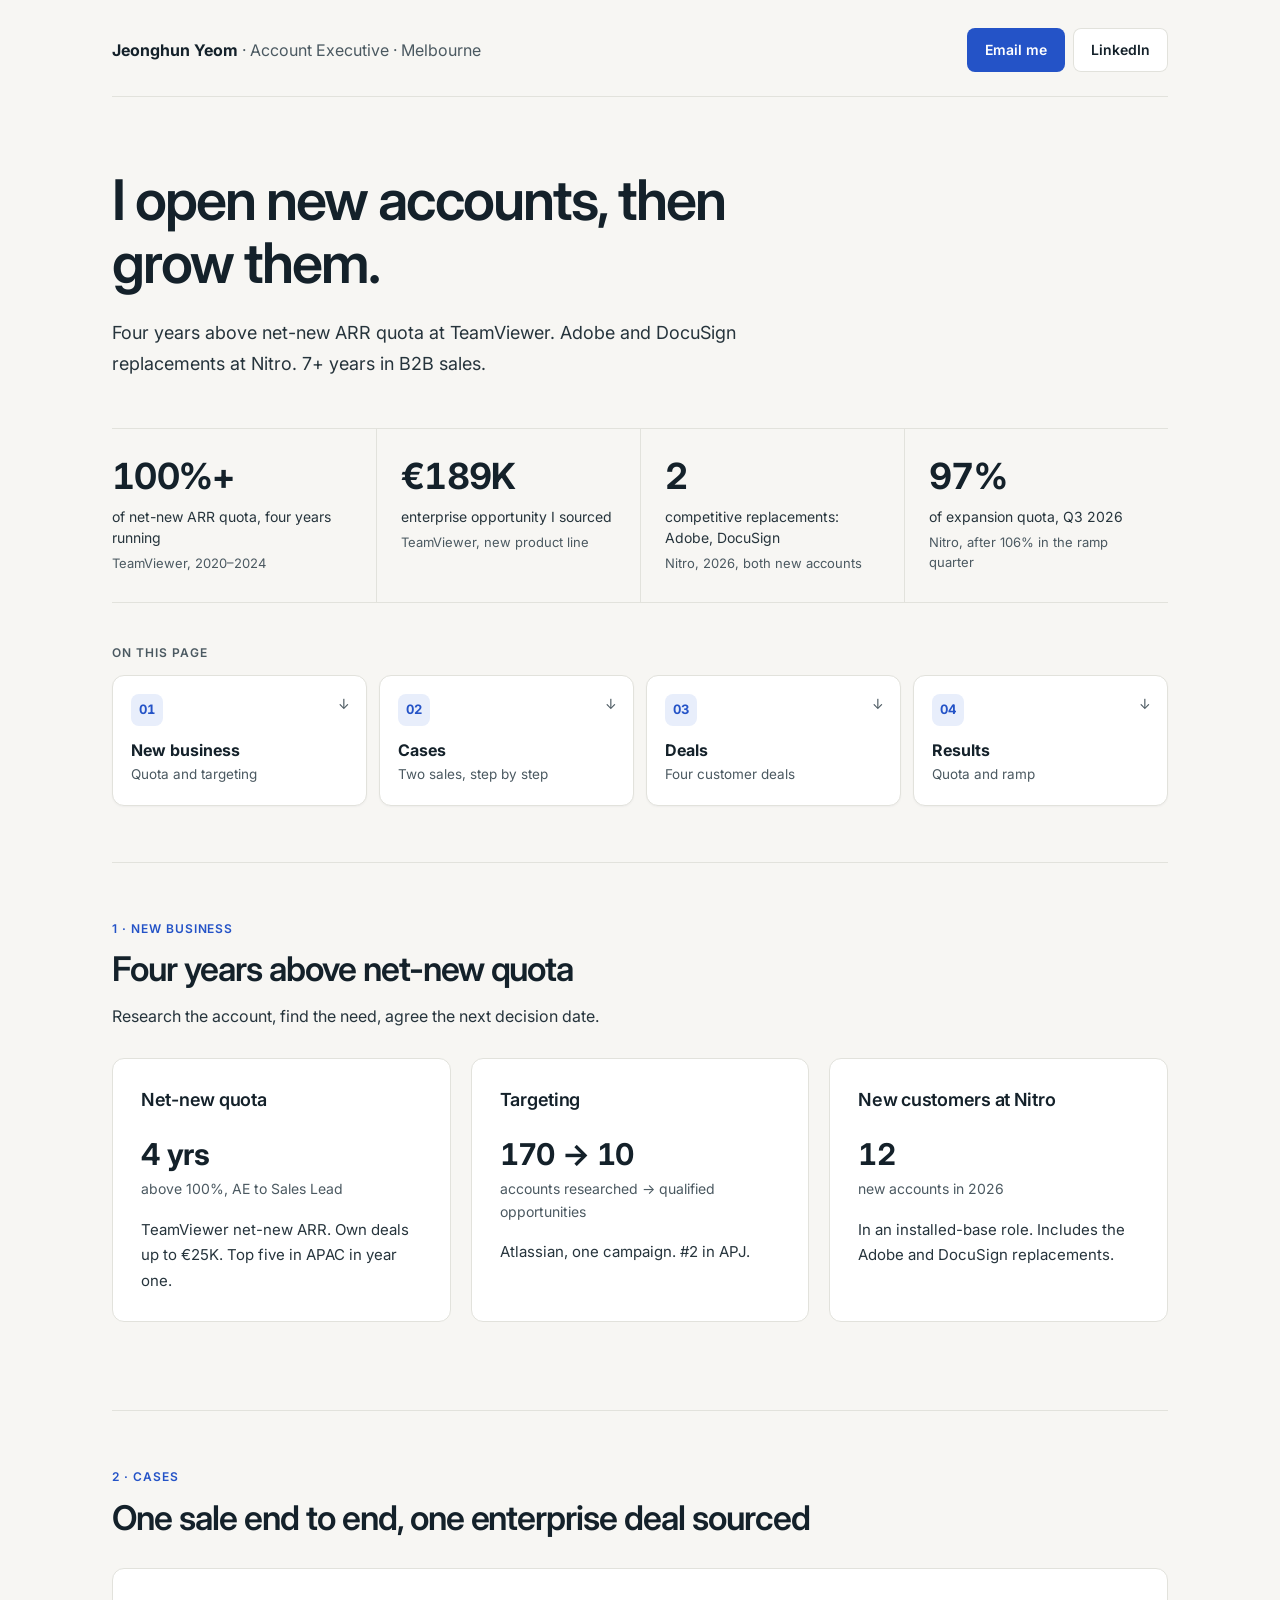
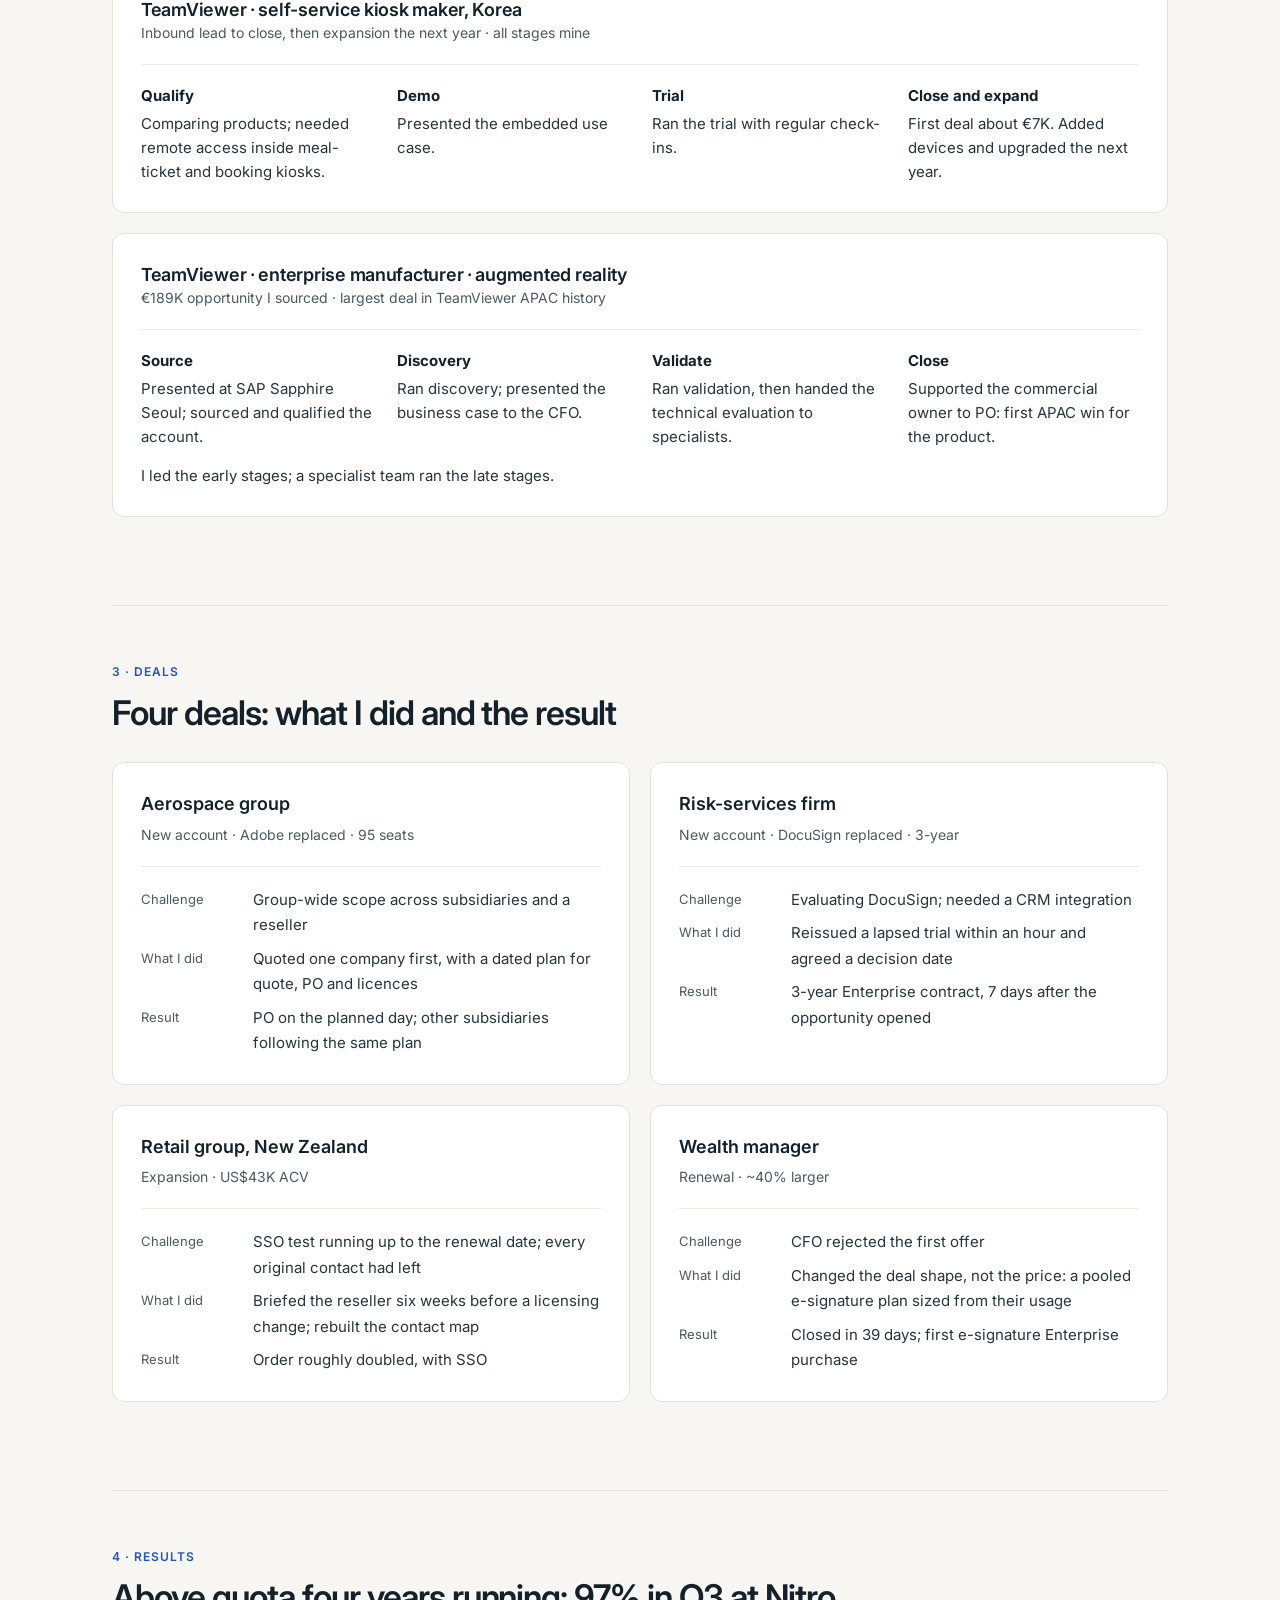
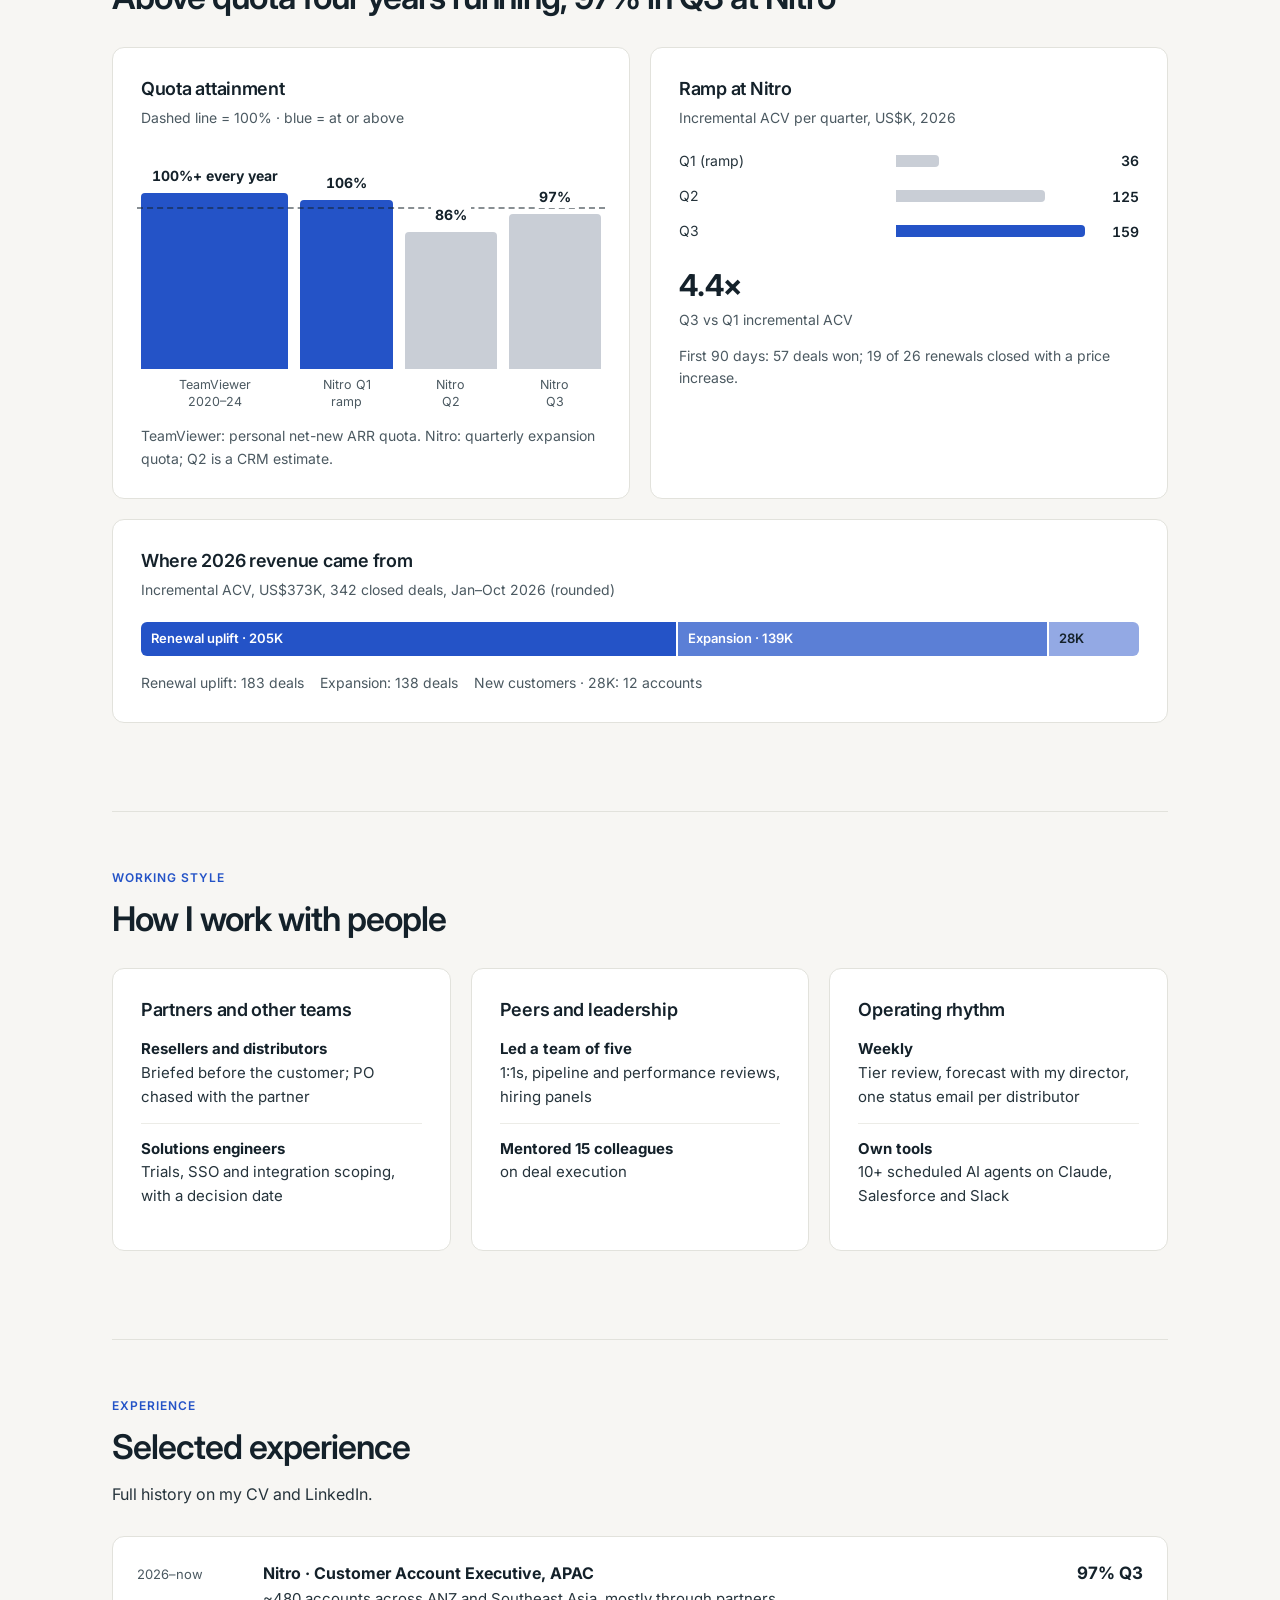
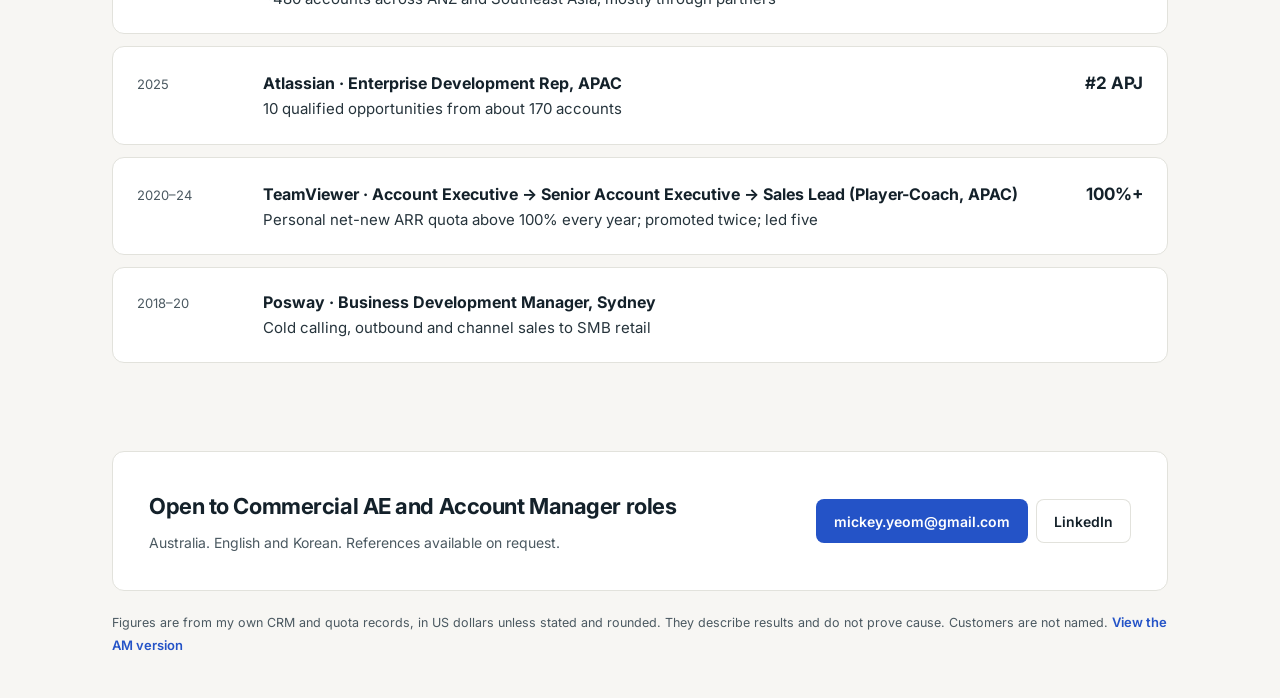
==== commit 102774dc: "AE results section: specific heading, quota and ramp side by side Replace the vague "Results, and wh" ====
--- a/ae/index.html
+++ b/ae/index.html
@@ -26,7 +26,7 @@
     <h1>I open new accounts, then grow them.</h1>
     <p class="sub">Four years above net-new ARR quota at TeamViewer. Adobe and DocuSign replacements at Nitro. 7+ years in B2B sales.</p>
     <div class="kpis"><div class="kpi"><b>100%+</b><span>of net-new ARR quota, four years running</span><em>TeamViewer, 2020–2024</em></div><div class="kpi"><b>€189K</b><span>enterprise opportunity I sourced</span><em>TeamViewer, new product line</em></div><div class="kpi"><b>2</b><span>competitive replacements: Adobe, DocuSign</span><em>Nitro, 2026, both new accounts</em></div><div class="kpi"><b>97%</b><span>of expansion quota, Q3 2026</span><em>Nitro, after 106% in the ramp quarter</em></div></div>
-    <nav class="toc" aria-label="On this page"><p class="toc-label">On this page</p><div class="flow" style="grid-template-columns:repeat(4,1fr)"><a href="#new"><i>01</i><b>New business</b><span>Quota and targeting</span></a><a href="#case"><i>02</i><b>Cases</b><span>Two sales, step by step</span></a><a href="#deals"><i>03</i><b>Deals</b><span>Four customer deals</span></a><a href="#territory"><i>04</i><b>Territory</b><span>Quota and focus</span></a></div></nav>
+    <nav class="toc" aria-label="On this page"><p class="toc-label">On this page</p><div class="flow" style="grid-template-columns:repeat(4,1fr)"><a href="#new"><i>01</i><b>New business</b><span>Quota and targeting</span></a><a href="#case"><i>02</i><b>Cases</b><span>Two sales, step by step</span></a><a href="#deals"><i>03</i><b>Deals</b><span>Four customer deals</span></a><a href="#territory"><i>04</i><b>Results</b><span>Quota and ramp</span></a></div></nav>
   </div>
 </header>
 <main class="wrap" id="main">
@@ -66,7 +66,7 @@
 <div class="g g-11"><div class="deal"><div class="hd"><b>Aerospace group</b><span>New account · Adobe replaced · 95 seats</span></div><dl><dt>Challenge</dt><dd>Group-wide scope across subsidiaries and a reseller</dd><dt>What I did</dt><dd>Quoted one company first, with a dated plan for quote, PO and licences</dd><dt>Result</dt><dd>PO on the planned day; other subsidiaries following the same plan</dd></dl></div><div class="deal"><div class="hd"><b>Risk-services firm</b><span>New account · DocuSign replaced · 3-year</span></div><dl><dt>Challenge</dt><dd>Evaluating DocuSign; needed a CRM integration</dd><dt>What I did</dt><dd>Reissued a lapsed trial within an hour and agreed a decision date</dd><dt>Result</dt><dd>3-year Enterprise contract, 7 days after the opportunity opened</dd></dl></div><div class="deal"><div class="hd"><b>Retail group, New Zealand</b><span>Expansion · US$43K ACV</span></div><dl><dt>Challenge</dt><dd>SSO test running up to the renewal date; every original contact had left</dd><dt>What I did</dt><dd>Briefed the reseller six weeks before a licensing change; rebuilt the contact map</dd><dt>Result</dt><dd>Order roughly doubled, with SSO</dd></dl></div><div class="deal"><div class="hd"><b>Wealth manager</b><span>Renewal · ~40% larger</span></div><dl><dt>Challenge</dt><dd>CFO rejected the first offer</dd><dt>What I did</dt><dd>Changed the deal shape, not the price: a pooled e-signature plan sized from their usage</dd><dt>Result</dt><dd>Closed in 39 days; first e-signature Enterprise purchase</dd></dl></div></div>
 </section>
 <section id="territory" aria-labelledby="territory-h">
-  <div class="sh"><div class="step">4 · Territory</div><h2 id="territory-h">Results, and where my time goes</h2></div>
+  <div class="sh"><div class="step">4 · Results</div><h2 id="territory-h">Above quota four years running; 97% in Q3 at Nitro</h2></div>
 <div class="g g-11"><div class="card">
       <h3>Quota attainment</h3><p class="sub">Dashed line = 100% · blue = at or above</p>
       <div class="plot" role="img" aria-label="TeamViewer 2020 to 2024 above 100% every year; Nitro Q1 2026 106%, Q2 86%, Q3 97%">
@@ -79,12 +79,14 @@
       <div class="xrow"><span style="flex:1.6">TeamViewer<br>2020–24</span><span>Nitro Q1<br>ramp</span><span>Nitro<br>Q2</span><span>Nitro<br>Q3</span></div>
       <p class="note">TeamViewer: personal net-new ARR quota. Nitro: quarterly expansion quota; Q2 is a CRM estimate.</p>
     </div><div class="card">
-      <h3>2026 renewals: share of accounts vs share of value</h3><p class="sub">256 renewals in my territory</p>
-      <div class="pairs" role="img" aria-label="Renewals over 10K: 16% of accounts, 47% of value. 3K to 10K: 41% of accounts, 37% of value">
-        <div class="pr"><div class="t"><b>Tier 1 · US$10K+</b>my time, weekly</div><div class="bars"><div class="row"><div class="fill" style="--w:16%"></div><span>16%</span></div><div class="row val"><div class="fill" style="--w:47%"></div><span>47%</span></div></div></div>
-        <div class="pr"><div class="t"><b>Tier 2 · US$3–10K</b>sequences I review</div><div class="bars"><div class="row"><div class="fill" style="--w:41%"></div><span>41%</span></div><div class="row val"><div class="fill" style="--w:37%"></div><span>37%</span></div></div></div>
+      <h3>Ramp at Nitro</h3><p class="sub">Incremental ACV per quarter, US$K, 2026</p>
+      <div class="hbars" role="img" aria-label="Q1 36K, Q2 125K, Q3 159K">
+        <div class="hb"><span class="t">Q1 (ramp)</span><div><div class="fill" style="--w:22.6%"></div></div><span class="n">36</span></div>
+        <div class="hb"><span class="t">Q2</span><div><div class="fill" style="--w:78.6%"></div></div><span class="n">125</span></div>
+        <div class="hb hi"><span class="t">Q3</span><div><div class="fill" style="--w:100%"></div></div><span class="n">159</span></div>
       </div>
-      <div class="legend"><span><i style="background:var(--context)"></i>Share of accounts</span><span><i style="background:var(--accent)"></i>Share of value</span></div>
+      <div class="big"><b>4.4×</b><span>Q3 vs Q1 incremental ACV</span></div>
+      <p class="note">First 90 days: 57 deals won; 19 of 26 renewals closed with a price increase.</p>
     </div></div>
 <div style="margin-top:var(--gap)"><div class="card">
     <h3>Where 2026 revenue came from</h3><p class="sub">Incremental ACV, US$373K, 342 closed deals, Jan–Oct 2026 (rounded)</p>
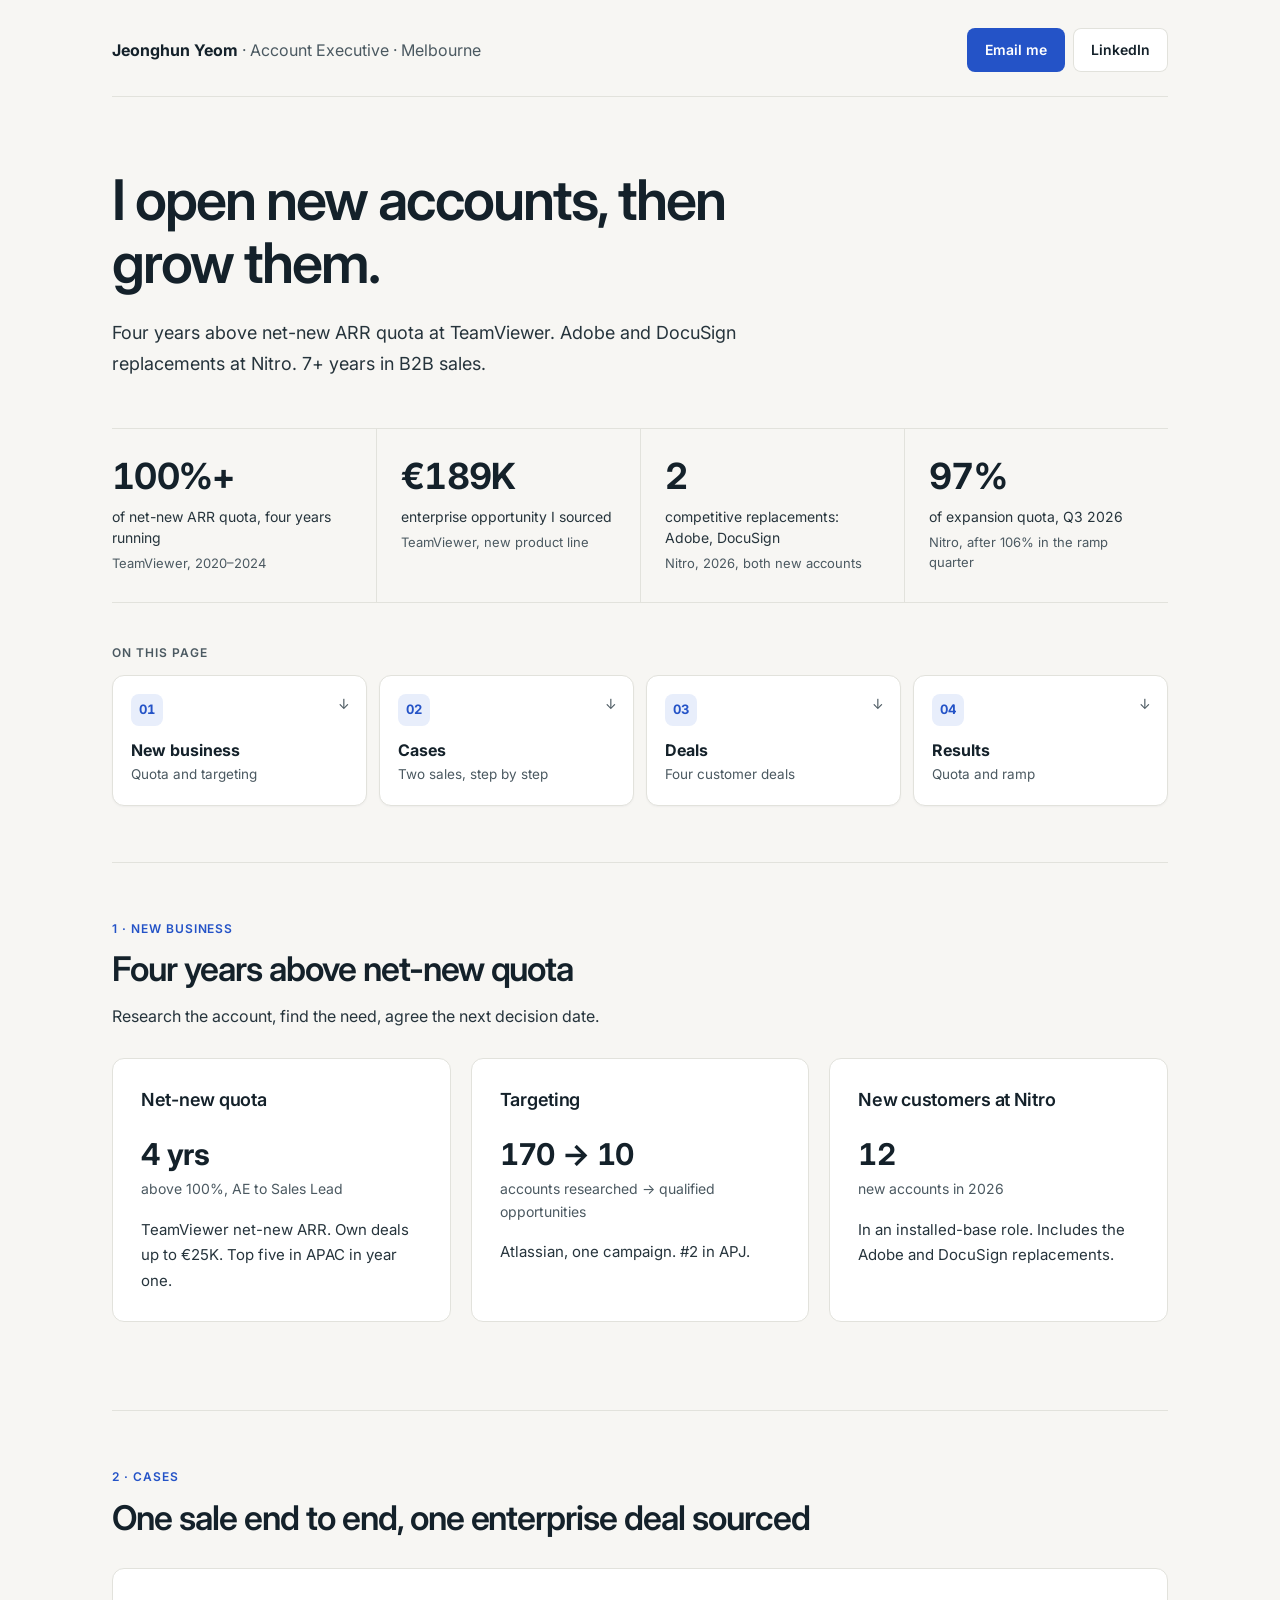
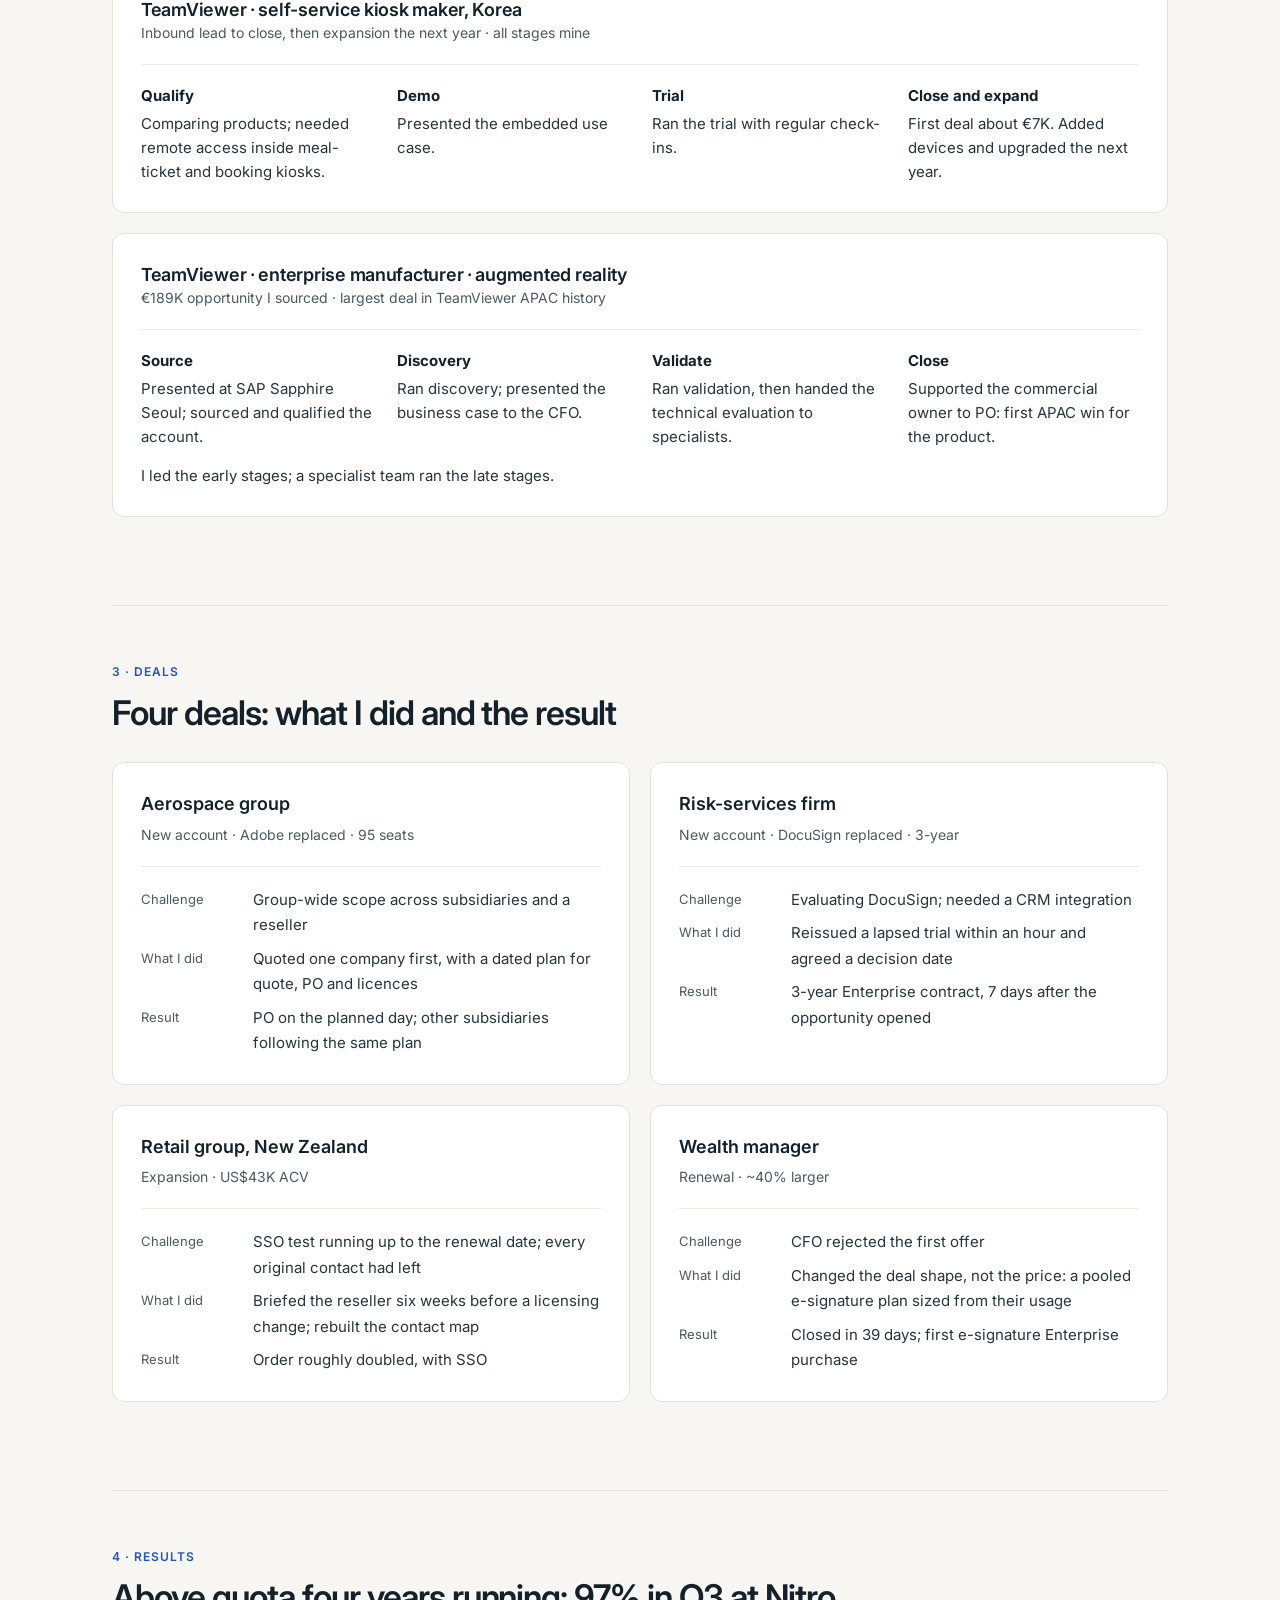
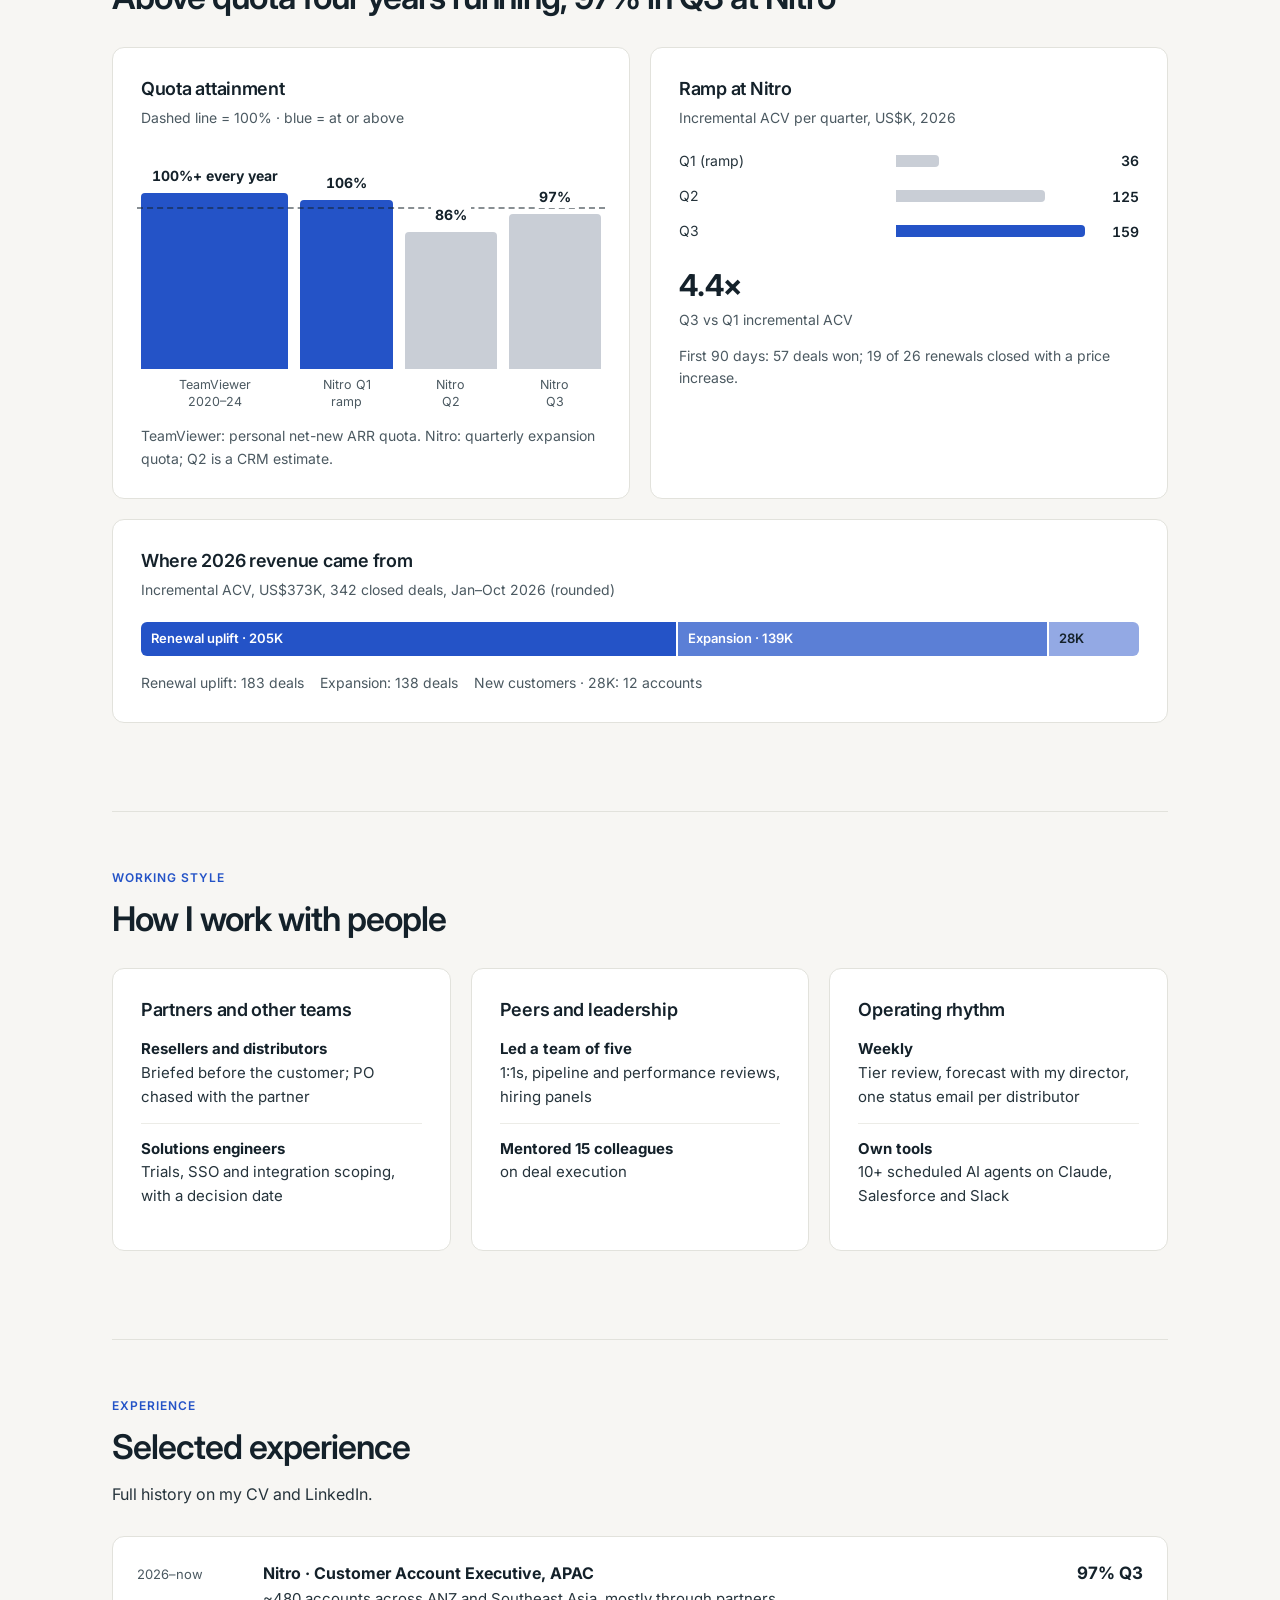
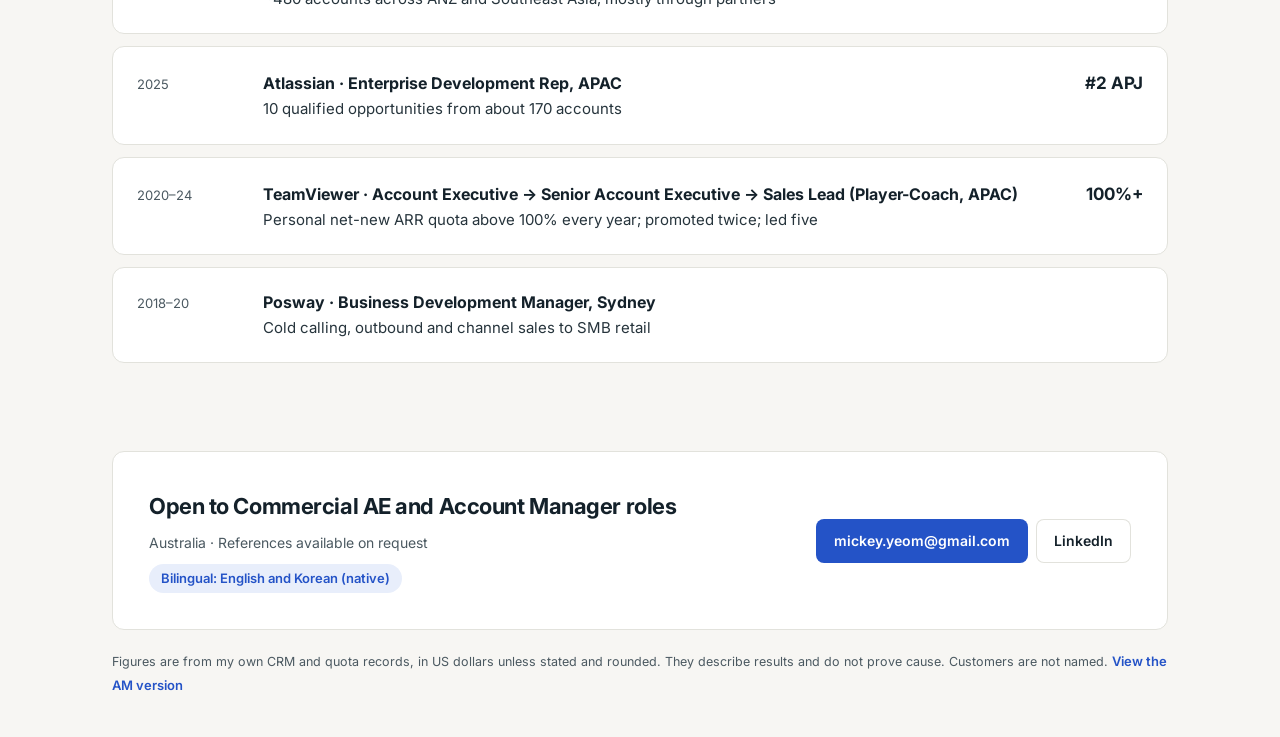
==== commit b4956159: "Show languages as a separate bilingual badge in the footer Co-Authored-By: Claude Opus 5.5 <noreply@" ====
--- a/ae/index.html
+++ b/ae/index.html
@@ -118,7 +118,7 @@
 </main>
 <footer class="wrap">
   <div class="contact">
-    <div><h2>Open to Commercial AE and Account Manager roles</h2><p>Australia. English and Korean. References available on request.</p></div>
+    <div><h2>Open to Commercial AE and Account Manager roles</h2><p>Australia · References available on request</p><p class="lang">Bilingual: English and Korean (native)</p></div>
     <div class="actions"><a class="btn" href="mailto:mickey.yeom@gmail.com?subject=Role%20conversation">mickey.yeom@gmail.com</a><a class="btn ghost" href="https://www.linkedin.com/in/jhyeom" rel="noopener">LinkedIn</a></div>
   </div>
   <p class="fine">Figures are from my own CRM and quota records, in US dollars unless stated and rounded. They describe results and do not prove cause. Customers are not named. <span class="switch"><a href="../am/">View the AM version</a></span></p>
--- a/style.css
+++ b/style.css
@@ -210,3 +210,4 @@
   .flow b{margin-top:0;font-size:15px}
   .flow span{margin-top:0}
 }
+.contact p.lang{margin-top:10px;display:inline-block;padding:4px 12px;border-radius:999px;background:var(--accent-soft);color:var(--accent);font-size:13px;font-weight:600}
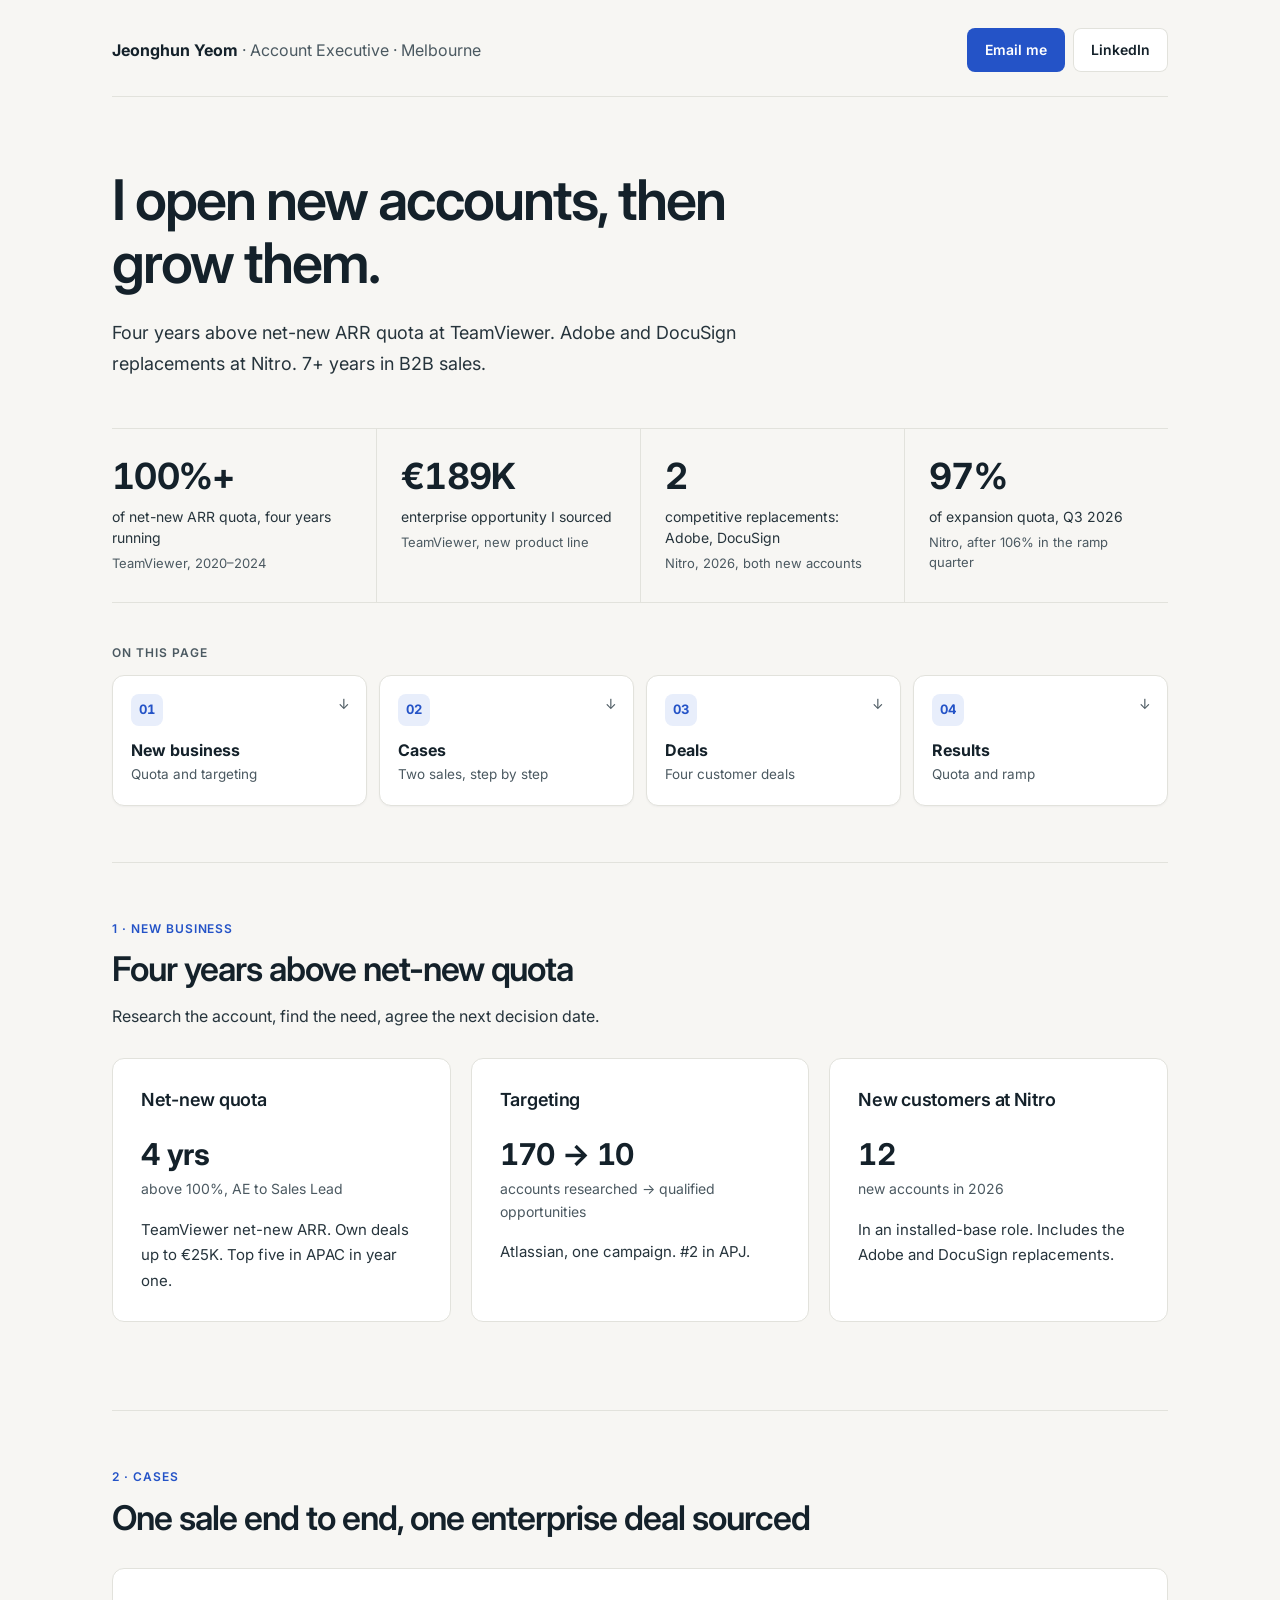
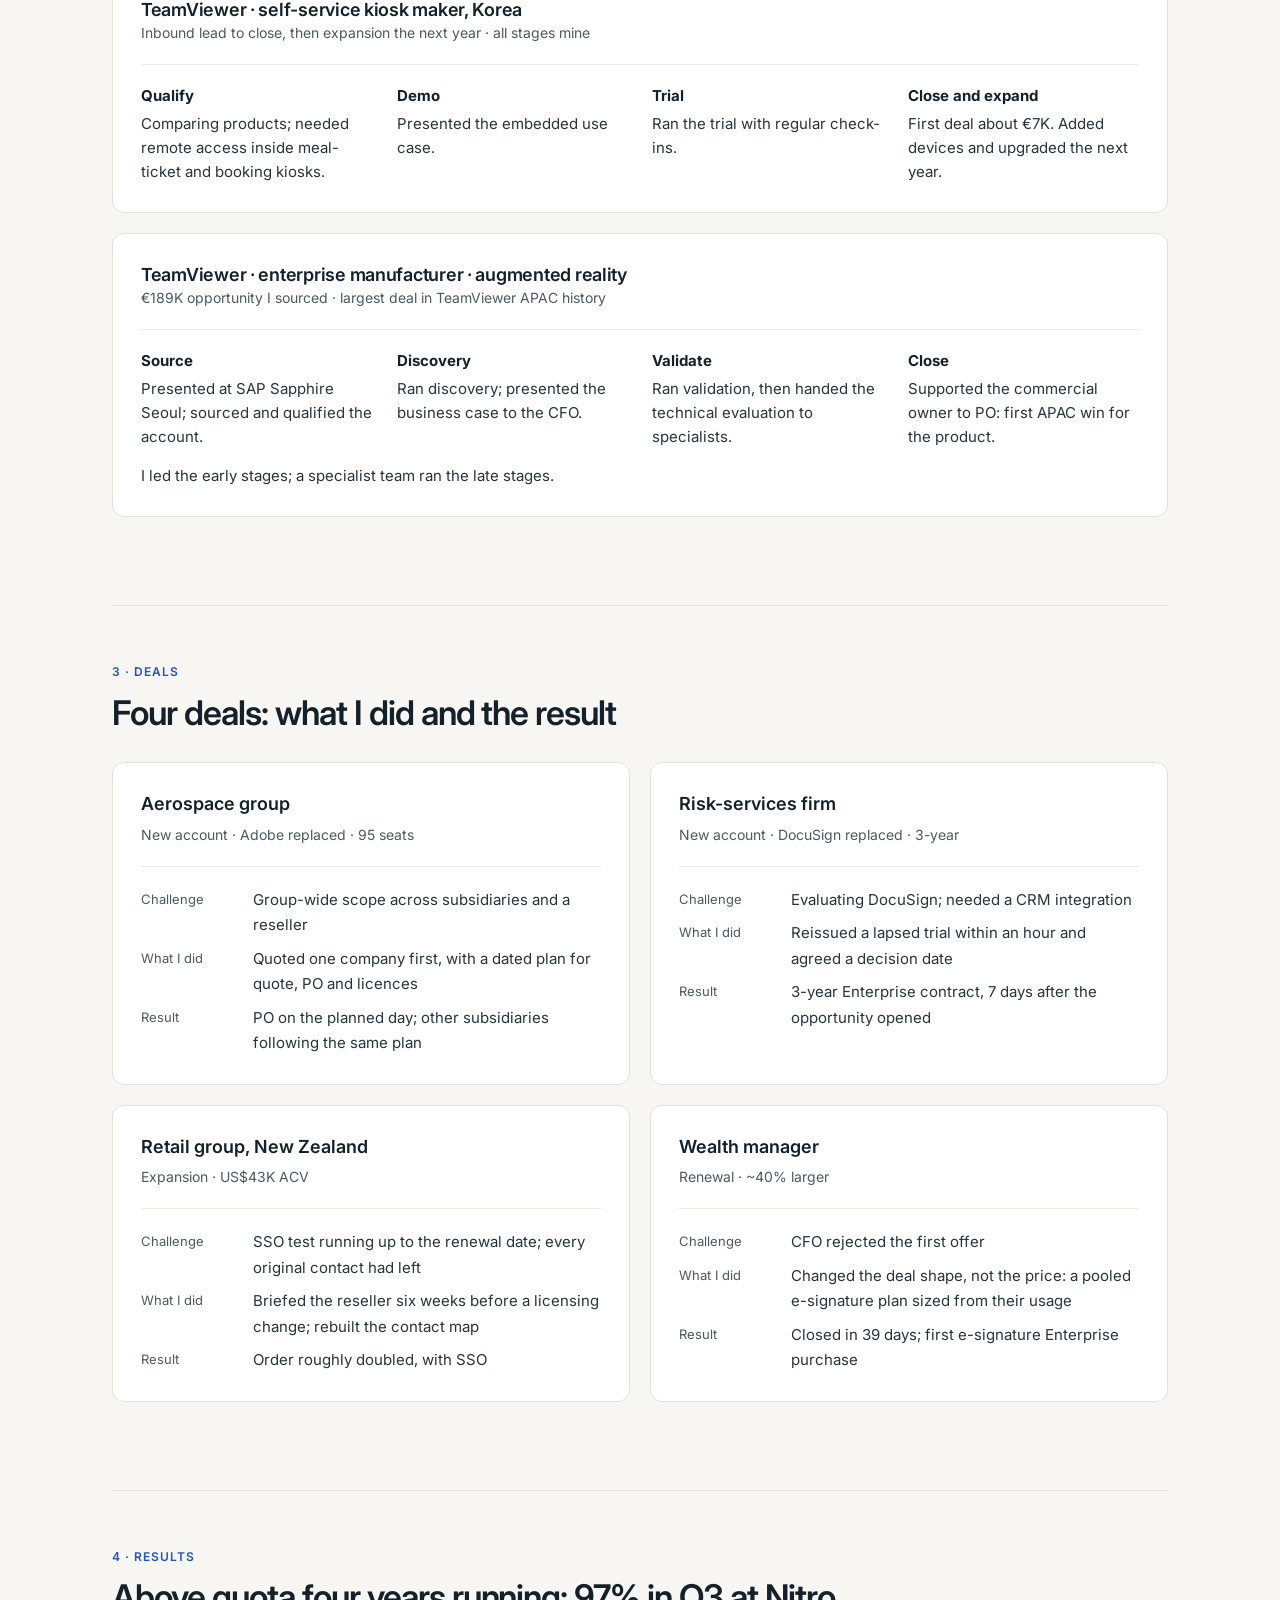
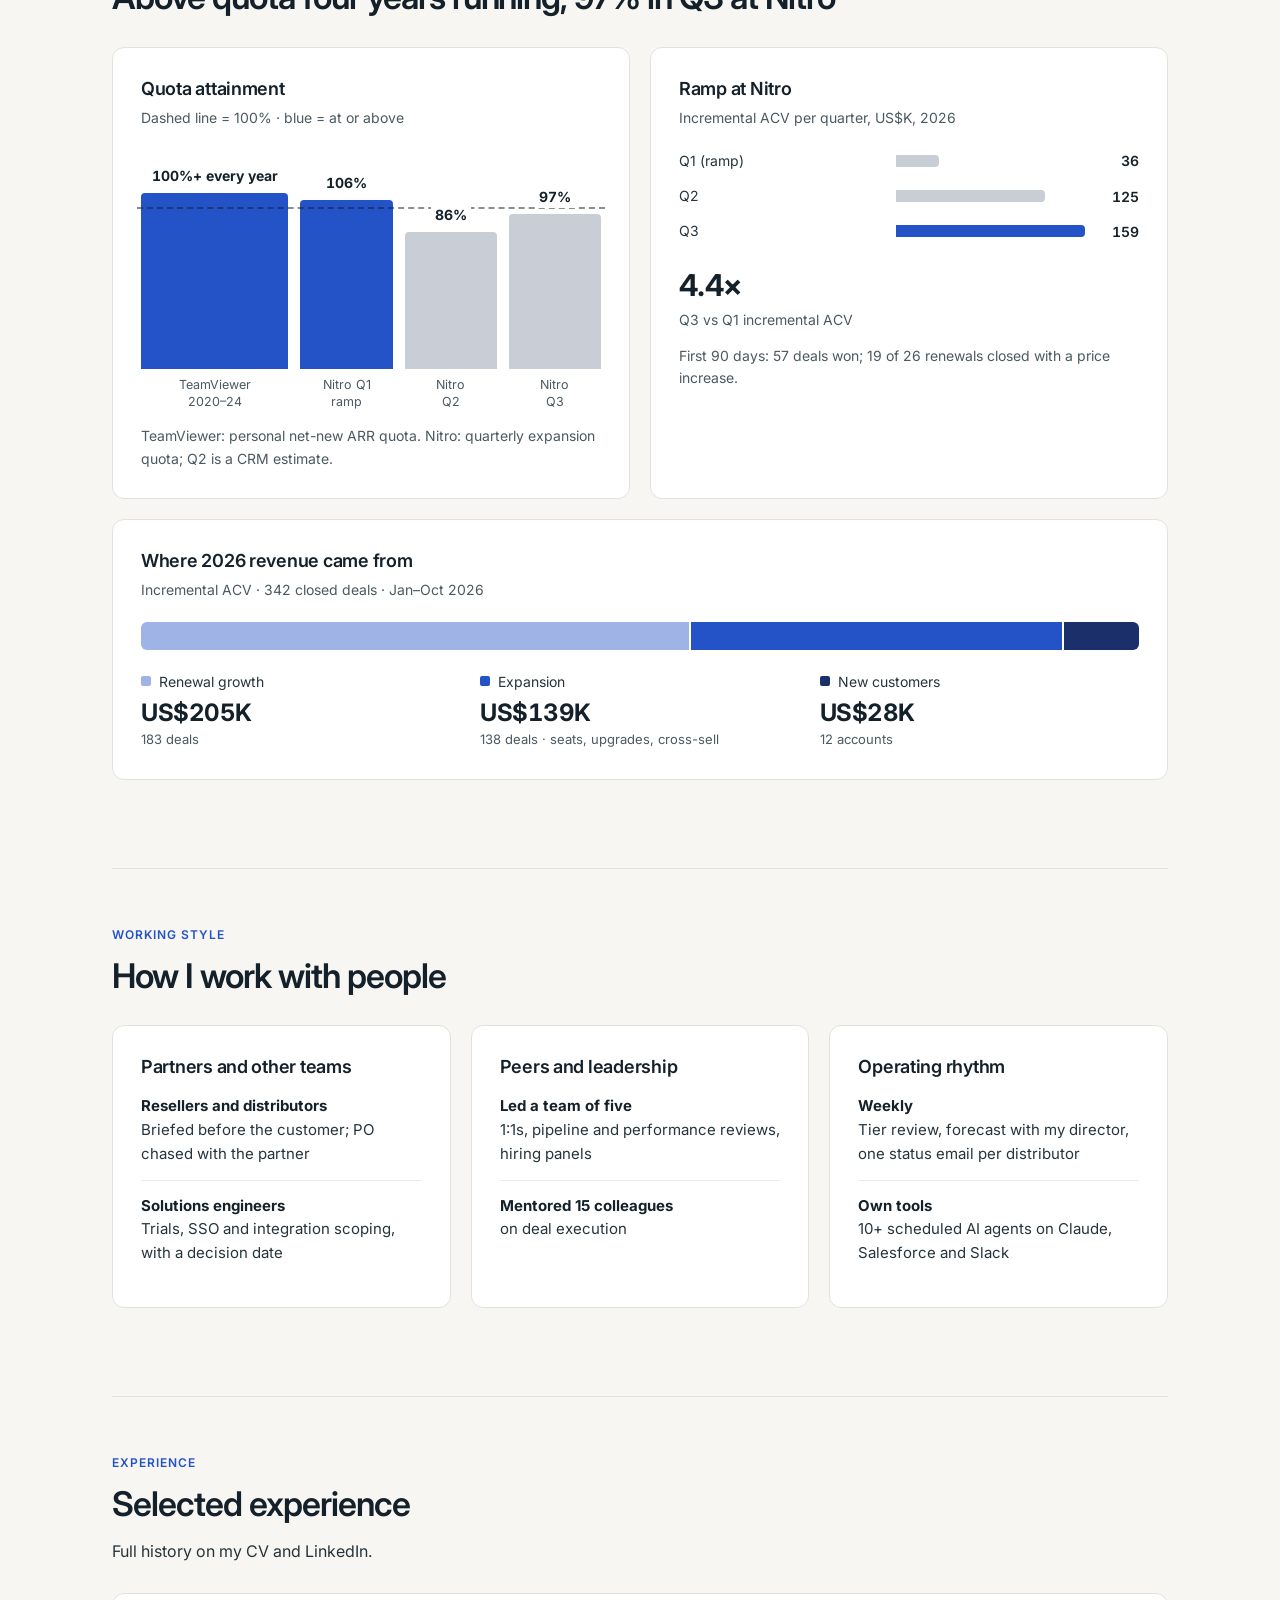
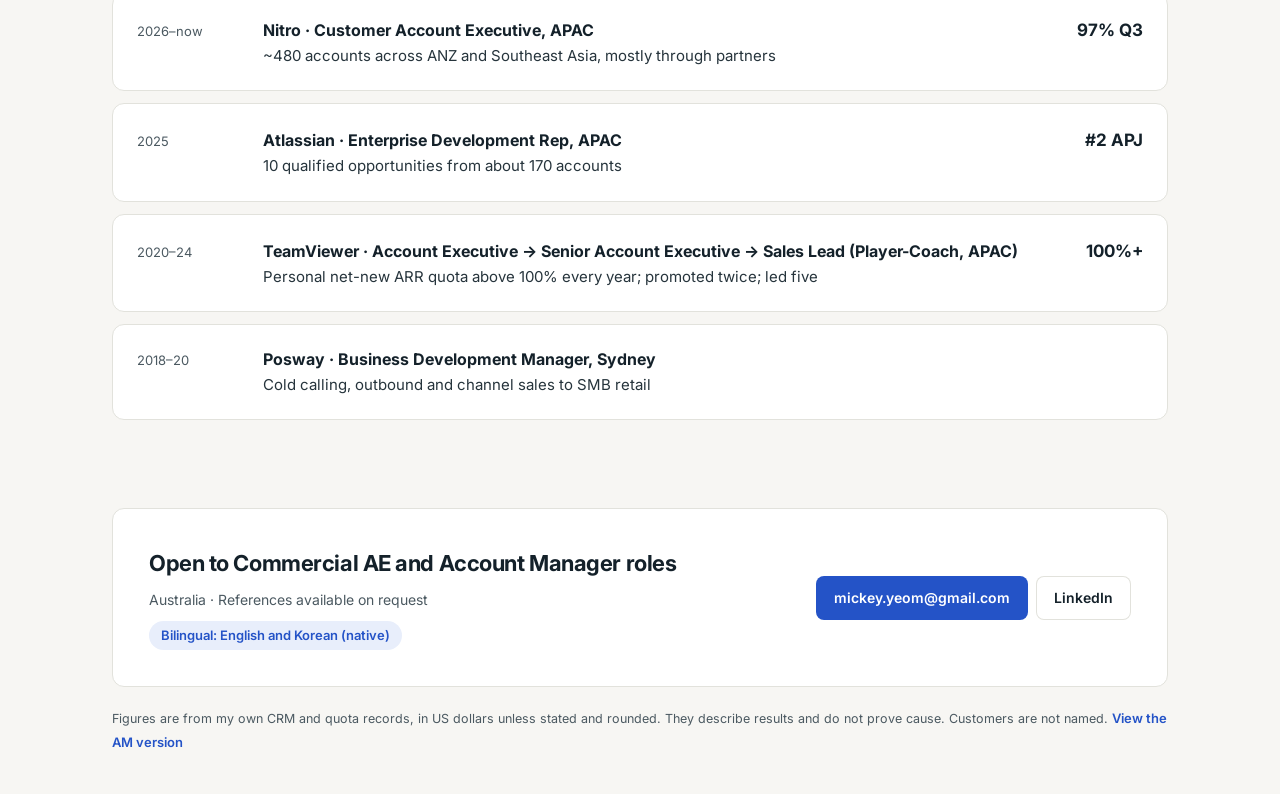
==== commit 7d8592aa: "Revenue mix card: clean bar with aligned figures, expansion highlighted Drop in-bar labels that trun" ====
--- a/ae/index.html
+++ b/ae/index.html
@@ -89,13 +89,17 @@
       <p class="note">First 90 days: 57 deals won; 19 of 26 renewals closed with a price increase.</p>
     </div></div>
 <div style="margin-top:var(--gap)"><div class="card">
-    <h3>Where 2026 revenue came from</h3><p class="sub">Incremental ACV, US$373K, 342 closed deals, Jan–Oct 2026 (rounded)</p>
-    <div class="split" role="img" aria-label="Renewal uplift 205K, 55%; expansion in existing accounts 139K, 37%; new customers 28K, 8%">
-      <div style="flex:205;background:var(--accent)">Renewal uplift · 205K</div>
-      <div style="flex:139;background:#5b7fd6">Expansion · 139K</div>
-      <div style="flex:28;background:#93a9e4;color:var(--ink)">28K</div>
+    <h3>Where 2026 revenue came from</h3><p class="sub">Incremental ACV · 342 closed deals · Jan–Oct 2026</p>
+    <div class="split" role="img" aria-label="Renewal growth US$205K from 183 deals; expansion US$139K from 138 deals; new customers US$28K from 12 accounts">
+      <div style="flex:205;background:#9fb3e6"></div>
+      <div style="flex:139;background:var(--accent)"></div>
+      <div style="flex:28;background:#1b2f6b"></div>
     </div>
-    <div class="legend"><span>Renewal uplift: 183 deals</span><span>Expansion: 138 deals</span><span>New customers · 28K: 12 accounts</span></div>
+    <div class="mix">
+      <div><p><i style="background:#9fb3e6"></i>Renewal growth</p><b>US$205K</b><span>183 deals</span></div>
+      <div><p><i style="background:var(--accent)"></i>Expansion</p><b>US$139K</b><span>138 deals · seats, upgrades, cross-sell</span></div>
+      <div><p><i style="background:#1b2f6b"></i>New customers</p><b>US$28K</b><span>12 accounts</span></div>
+    </div>
   </div></div>
 </section>
 <section id="people" aria-labelledby="people-h">
--- a/style.css
+++ b/style.css
@@ -126,7 +126,7 @@
 .dots i.on{background:var(--accent)}
 
 /* revenue split bar */
-.split{display:flex;height:34px;border-radius:6px;overflow:hidden;gap:2px;margin-top:20px}
+.split{display:flex;height:28px;border-radius:6px;overflow:hidden;gap:2px;margin-top:20px}
 .split div{display:flex;align-items:center;padding:0 10px;font-size:13px;font-weight:600;color:#fff;white-space:nowrap;overflow:hidden}
 
 /* deals */
@@ -170,8 +170,6 @@
 }
 @media (max-width:720px){
   .g-11{grid-template-columns:1fr}
-  .split{flex-direction:column;height:auto}
-  .split>div{min-height:40px;flex:auto!important}
 }
 @media (max-width:520px){
   .wrap{padding-inline:20px}
@@ -211,3 +209,19 @@
   .flow span{margin-top:0}
 }
 .contact p.lang{margin-top:10px;display:inline-block;padding:4px 12px;border-radius:999px;background:var(--accent-soft);color:var(--accent);font-size:13px;font-weight:600}
+/* 100% stacked comparison */
+.s100{display:grid;gap:20px;margin-top:22px}
+.s100 .lab{margin:0 0 8px;font-size:14px;font-weight:600;color:var(--ink)}
+.s100 .bar{display:flex;height:44px;border-radius:8px;overflow:hidden;gap:3px}
+.s100 .bar div{display:flex;align-items:center;padding:0 14px;font-size:15px;font-weight:700;white-space:nowrap;font-variant-numeric:tabular-nums}
+.s100 .t1{background:var(--accent);color:#fff}
+.s100 .rest{background:var(--context);color:var(--ink)}
+@media (max-width:520px){.s100 .bar div{padding:0 8px;font-size:13px}}
+/* revenue mix figures under the split bar */
+.split div:empty{padding:0}
+.mix{display:grid;grid-template-columns:repeat(3,1fr);gap:20px;margin-top:20px}
+.mix p{margin:0;font-size:14px;color:var(--ink2);display:flex;align-items:center;gap:8px}
+.mix i{display:inline-block;width:10px;height:10px;border-radius:2px}
+.mix b{display:block;margin-top:6px;font-size:24px;line-height:1.2;font-weight:700;letter-spacing:-.02em;font-variant-numeric:tabular-nums}
+.mix span{display:block;margin-top:2px;font-size:13px;color:var(--muted)}
+@media (max-width:520px){.mix{grid-template-columns:1fr;gap:14px}}
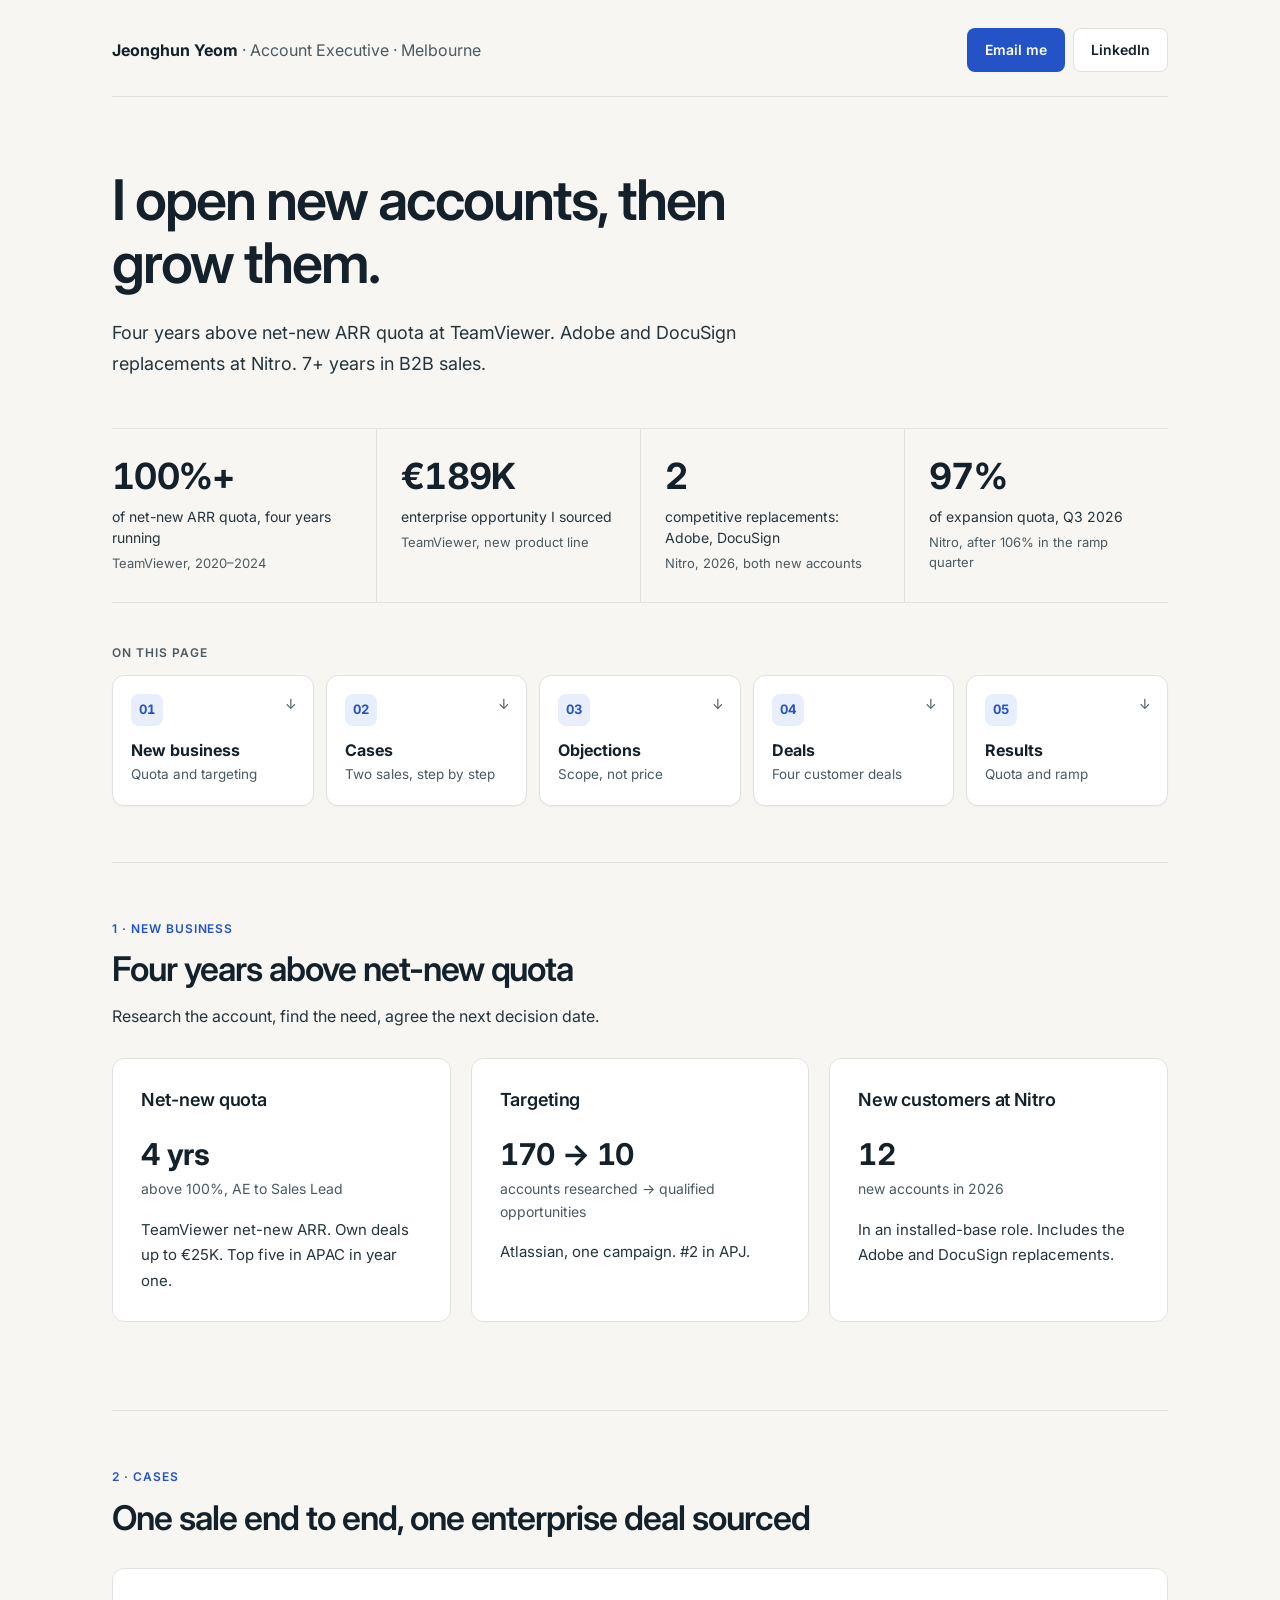
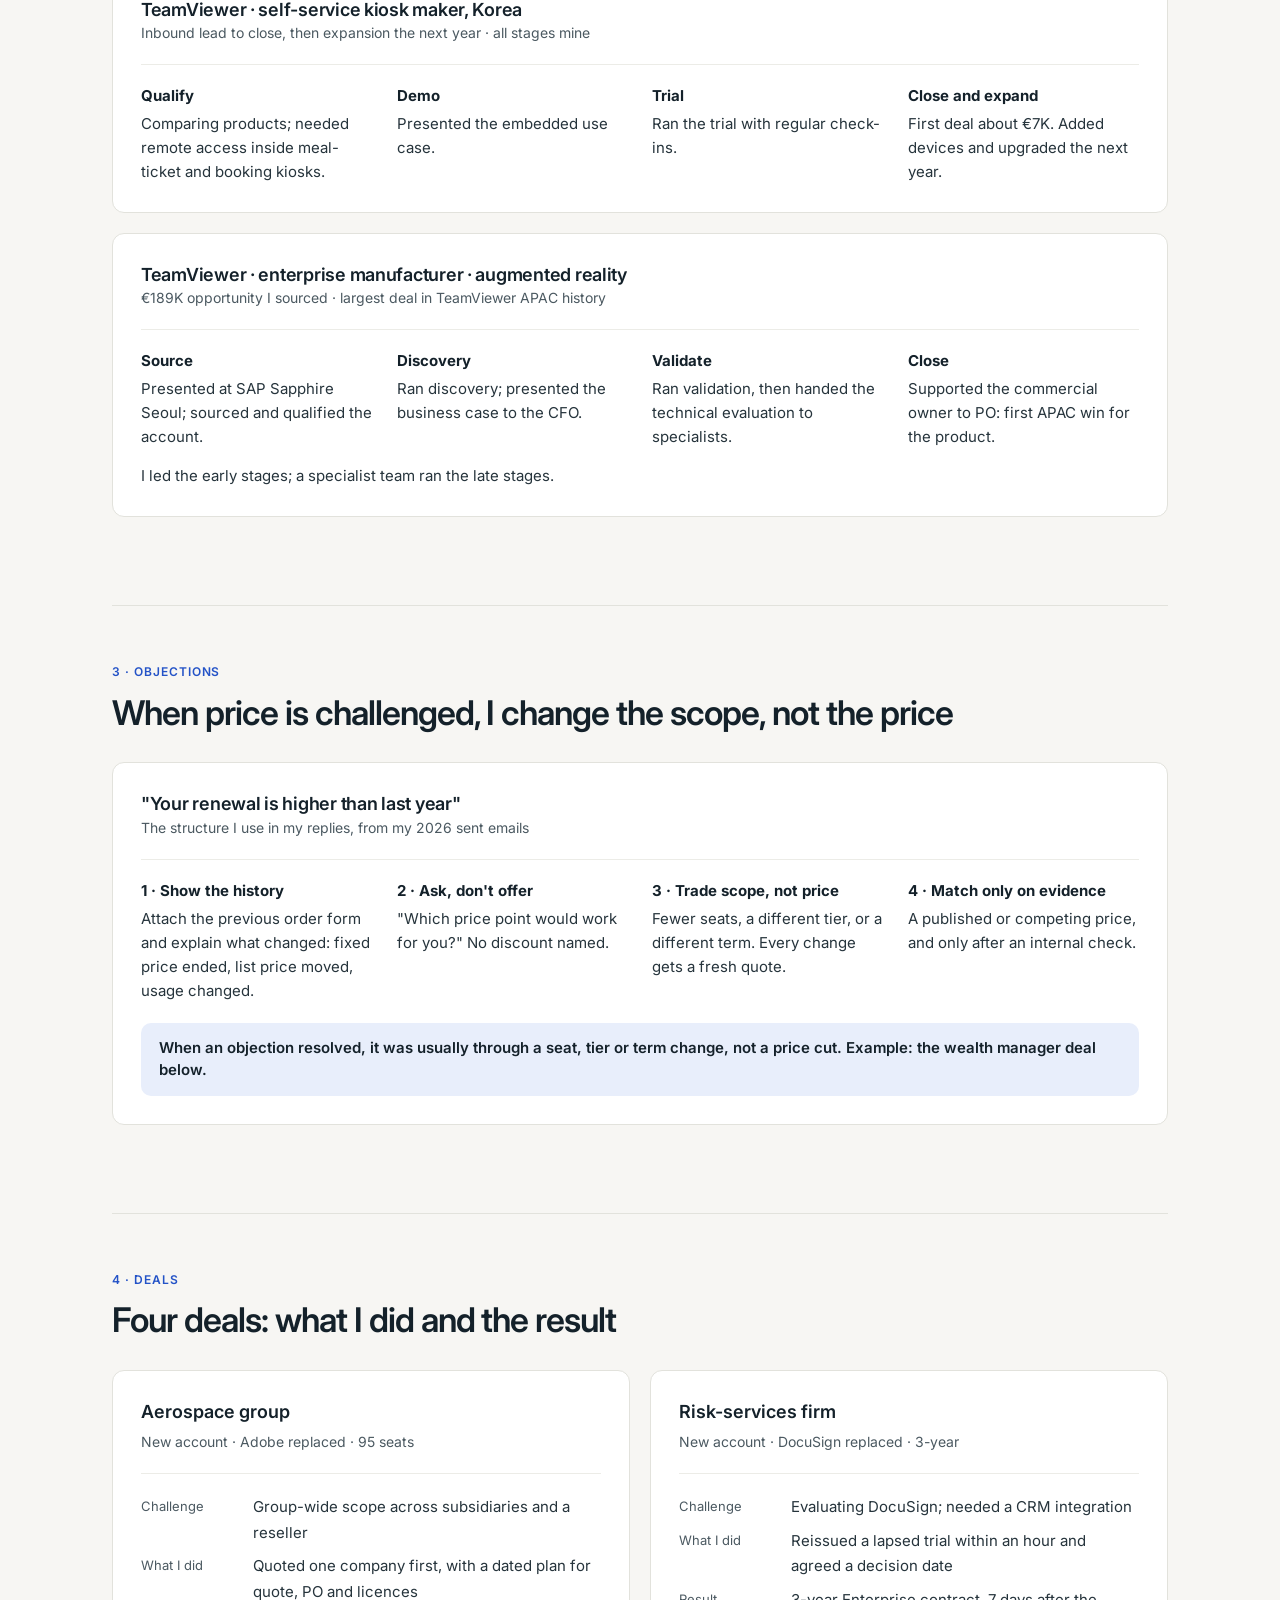
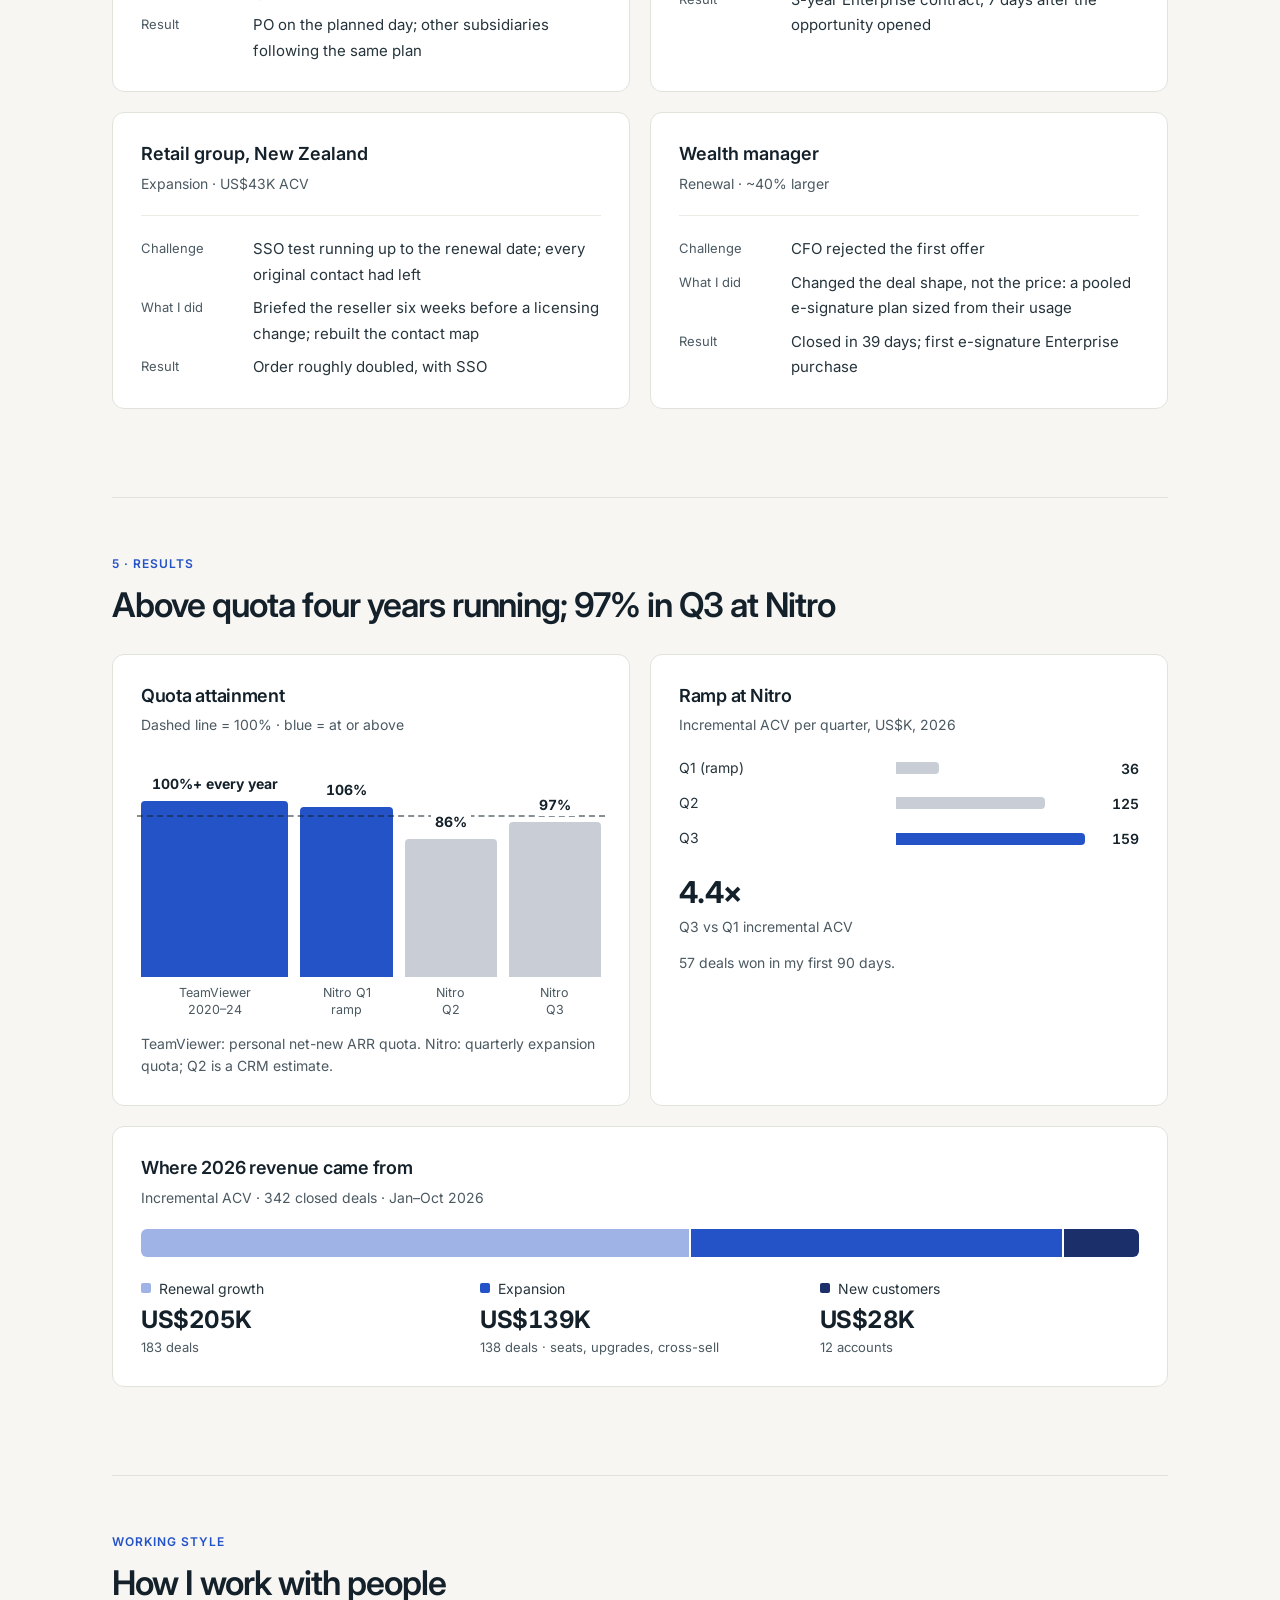
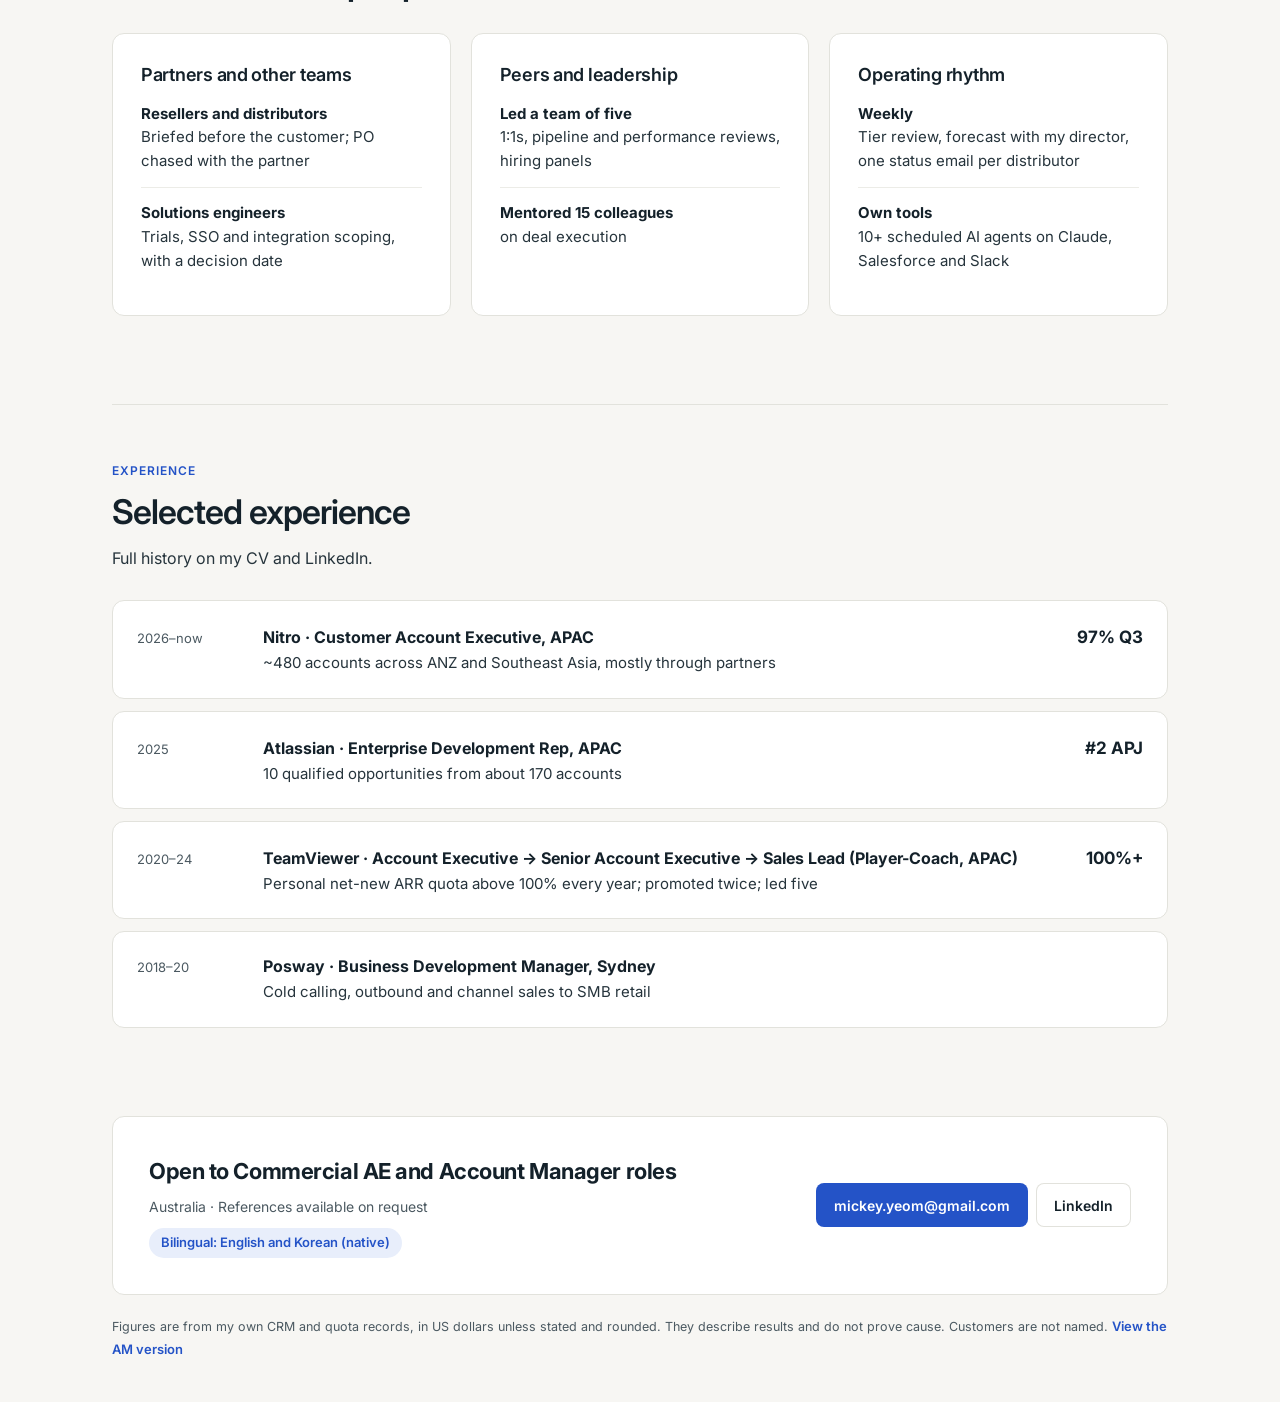
==== commit a1a57b36: "Rebuild AM page around the renewal process and objection handling Lead with "I sell on value, not di" ====
--- a/ae/index.html
+++ b/ae/index.html
@@ -26,7 +26,7 @@
     <h1>I open new accounts, then grow them.</h1>
     <p class="sub">Four years above net-new ARR quota at TeamViewer. Adobe and DocuSign replacements at Nitro. 7+ years in B2B sales.</p>
     <div class="kpis"><div class="kpi"><b>100%+</b><span>of net-new ARR quota, four years running</span><em>TeamViewer, 2020–2024</em></div><div class="kpi"><b>€189K</b><span>enterprise opportunity I sourced</span><em>TeamViewer, new product line</em></div><div class="kpi"><b>2</b><span>competitive replacements: Adobe, DocuSign</span><em>Nitro, 2026, both new accounts</em></div><div class="kpi"><b>97%</b><span>of expansion quota, Q3 2026</span><em>Nitro, after 106% in the ramp quarter</em></div></div>
-    <nav class="toc" aria-label="On this page"><p class="toc-label">On this page</p><div class="flow" style="grid-template-columns:repeat(4,1fr)"><a href="#new"><i>01</i><b>New business</b><span>Quota and targeting</span></a><a href="#case"><i>02</i><b>Cases</b><span>Two sales, step by step</span></a><a href="#deals"><i>03</i><b>Deals</b><span>Four customer deals</span></a><a href="#territory"><i>04</i><b>Results</b><span>Quota and ramp</span></a></div></nav>
+    <nav class="toc" aria-label="On this page"><p class="toc-label">On this page</p><div class="flow" style="grid-template-columns:repeat(5,1fr)"><a href="#new"><i>01</i><b>New business</b><span>Quota and targeting</span></a><a href="#case"><i>02</i><b>Cases</b><span>Two sales, step by step</span></a><a href="#objection"><i>03</i><b>Objections</b><span>Scope, not price</span></a><a href="#deals"><i>04</i><b>Deals</b><span>Four customer deals</span></a><a href="#territory"><i>05</i><b>Results</b><span>Quota and ramp</span></a></div></nav>
   </div>
 </header>
 <main class="wrap" id="main">
@@ -61,12 +61,26 @@
     <p class="note">I led the early stages; a specialist team ran the late stages.</p>
   </div>
 </section>
+<section id="objection" aria-labelledby="objection-h">
+  <div class="sh"><div class="step">3 · Objections</div><h2 id="objection-h">When price is challenged, I change the scope, not the price</h2></div>
+<div class="case">
+    <h3>"Your renewal is higher than last year"</h3>
+    <p class="sub">The structure I use in my replies, from my 2026 sent emails</p>
+    <div class="steps">
+      <div><b>1 · Show the history</b>Attach the previous order form and explain what changed: fixed price ended, list price moved, usage changed.</div>
+      <div><b>2 · Ask, don't offer</b>"Which price point would work for you?" No discount named.</div>
+      <div><b>3 · Trade scope, not price</b>Fewer seats, a different tier, or a different term. Every change gets a fresh quote.</div>
+      <div><b>4 · Match only on evidence</b>A published or competing price, and only after an internal check.</div>
+    </div>
+    <p class="outcome">When an objection resolved, it was usually through a seat, tier or term change, not a price cut. Example: the wealth manager deal below.</p>
+  </div>
+</section>
 <section id="deals" aria-labelledby="deals-h">
-  <div class="sh"><div class="step">3 · Deals</div><h2 id="deals-h">Four deals: what I did and the result</h2></div>
+  <div class="sh"><div class="step">4 · Deals</div><h2 id="deals-h">Four deals: what I did and the result</h2></div>
 <div class="g g-11"><div class="deal"><div class="hd"><b>Aerospace group</b><span>New account · Adobe replaced · 95 seats</span></div><dl><dt>Challenge</dt><dd>Group-wide scope across subsidiaries and a reseller</dd><dt>What I did</dt><dd>Quoted one company first, with a dated plan for quote, PO and licences</dd><dt>Result</dt><dd>PO on the planned day; other subsidiaries following the same plan</dd></dl></div><div class="deal"><div class="hd"><b>Risk-services firm</b><span>New account · DocuSign replaced · 3-year</span></div><dl><dt>Challenge</dt><dd>Evaluating DocuSign; needed a CRM integration</dd><dt>What I did</dt><dd>Reissued a lapsed trial within an hour and agreed a decision date</dd><dt>Result</dt><dd>3-year Enterprise contract, 7 days after the opportunity opened</dd></dl></div><div class="deal"><div class="hd"><b>Retail group, New Zealand</b><span>Expansion · US$43K ACV</span></div><dl><dt>Challenge</dt><dd>SSO test running up to the renewal date; every original contact had left</dd><dt>What I did</dt><dd>Briefed the reseller six weeks before a licensing change; rebuilt the contact map</dd><dt>Result</dt><dd>Order roughly doubled, with SSO</dd></dl></div><div class="deal"><div class="hd"><b>Wealth manager</b><span>Renewal · ~40% larger</span></div><dl><dt>Challenge</dt><dd>CFO rejected the first offer</dd><dt>What I did</dt><dd>Changed the deal shape, not the price: a pooled e-signature plan sized from their usage</dd><dt>Result</dt><dd>Closed in 39 days; first e-signature Enterprise purchase</dd></dl></div></div>
 </section>
 <section id="territory" aria-labelledby="territory-h">
-  <div class="sh"><div class="step">4 · Results</div><h2 id="territory-h">Above quota four years running; 97% in Q3 at Nitro</h2></div>
+  <div class="sh"><div class="step">5 · Results</div><h2 id="territory-h">Above quota four years running; 97% in Q3 at Nitro</h2></div>
 <div class="g g-11"><div class="card">
       <h3>Quota attainment</h3><p class="sub">Dashed line = 100% · blue = at or above</p>
       <div class="plot" role="img" aria-label="TeamViewer 2020 to 2024 above 100% every year; Nitro Q1 2026 106%, Q2 86%, Q3 97%">
@@ -86,7 +100,7 @@
         <div class="hb hi"><span class="t">Q3</span><div><div class="fill" style="--w:100%"></div></div><span class="n">159</span></div>
       </div>
       <div class="big"><b>4.4×</b><span>Q3 vs Q1 incremental ACV</span></div>
-      <p class="note">First 90 days: 57 deals won; 19 of 26 renewals closed with a price increase.</p>
+      <p class="note">57 deals won in my first 90 days.</p>
     </div></div>
 <div style="margin-top:var(--gap)"><div class="card">
     <h3>Where 2026 revenue came from</h3><p class="sub">Incremental ACV · 342 closed deals · Jan–Oct 2026</p>
--- a/style.css
+++ b/style.css
@@ -225,3 +225,22 @@
 .mix b{display:block;margin-top:6px;font-size:24px;line-height:1.2;font-weight:700;letter-spacing:-.02em;font-variant-numeric:tabular-nums}
 .mix span{display:block;margin-top:2px;font-size:13px;color:var(--muted)}
 @media (max-width:520px){.mix{grid-template-columns:1fr;gap:14px}}
+/* renewal process: one row per step, evidence on the right */
+.proc{display:grid;gap:16px}
+.proc .st{display:grid;grid-template-columns:44px minmax(0,1.1fr) minmax(0,1fr);gap:24px;align-items:start;background:var(--card);border:1px solid var(--line);border-radius:var(--r);padding:28px}
+.proc .num{display:flex;align-items:center;justify-content:center;width:40px;height:40px;border-radius:10px;background:var(--accent-soft);color:var(--accent);font-weight:700;font-size:16px}
+.proc h3{font-size:18px;line-height:1.4;font-weight:600}
+.proc .d{margin-top:8px;font-size:15px;line-height:1.7;color:var(--ink2)}
+.proc .ev{padding-left:24px;border-left:1px solid var(--line2)}
+.proc .cap{margin:0 0 4px;font-size:13px;color:var(--muted)}
+.proc .ev .hbars{margin-top:8px}
+.proc .rule{margin-top:8px;padding:14px 16px;border-radius:10px;background:var(--bg);font-size:15px;font-weight:600;line-height:1.5;color:var(--ink)}
+.case .outcome{margin-top:20px;padding:14px 18px;border-radius:10px;background:var(--accent-soft);font-size:15px;font-weight:600;line-height:1.5;color:var(--ink)}
+@media (max-width:900px){
+  .proc .st{grid-template-columns:40px minmax(0,1fr);gap:16px 18px}
+  .proc .ev{grid-column:2;padding-left:0;border-left:0;padding-top:16px;border-top:1px solid var(--line2)}
+}
+@media (max-width:520px){
+  .proc .st{grid-template-columns:1fr;padding:20px}
+  .proc .ev{grid-column:1}
+}
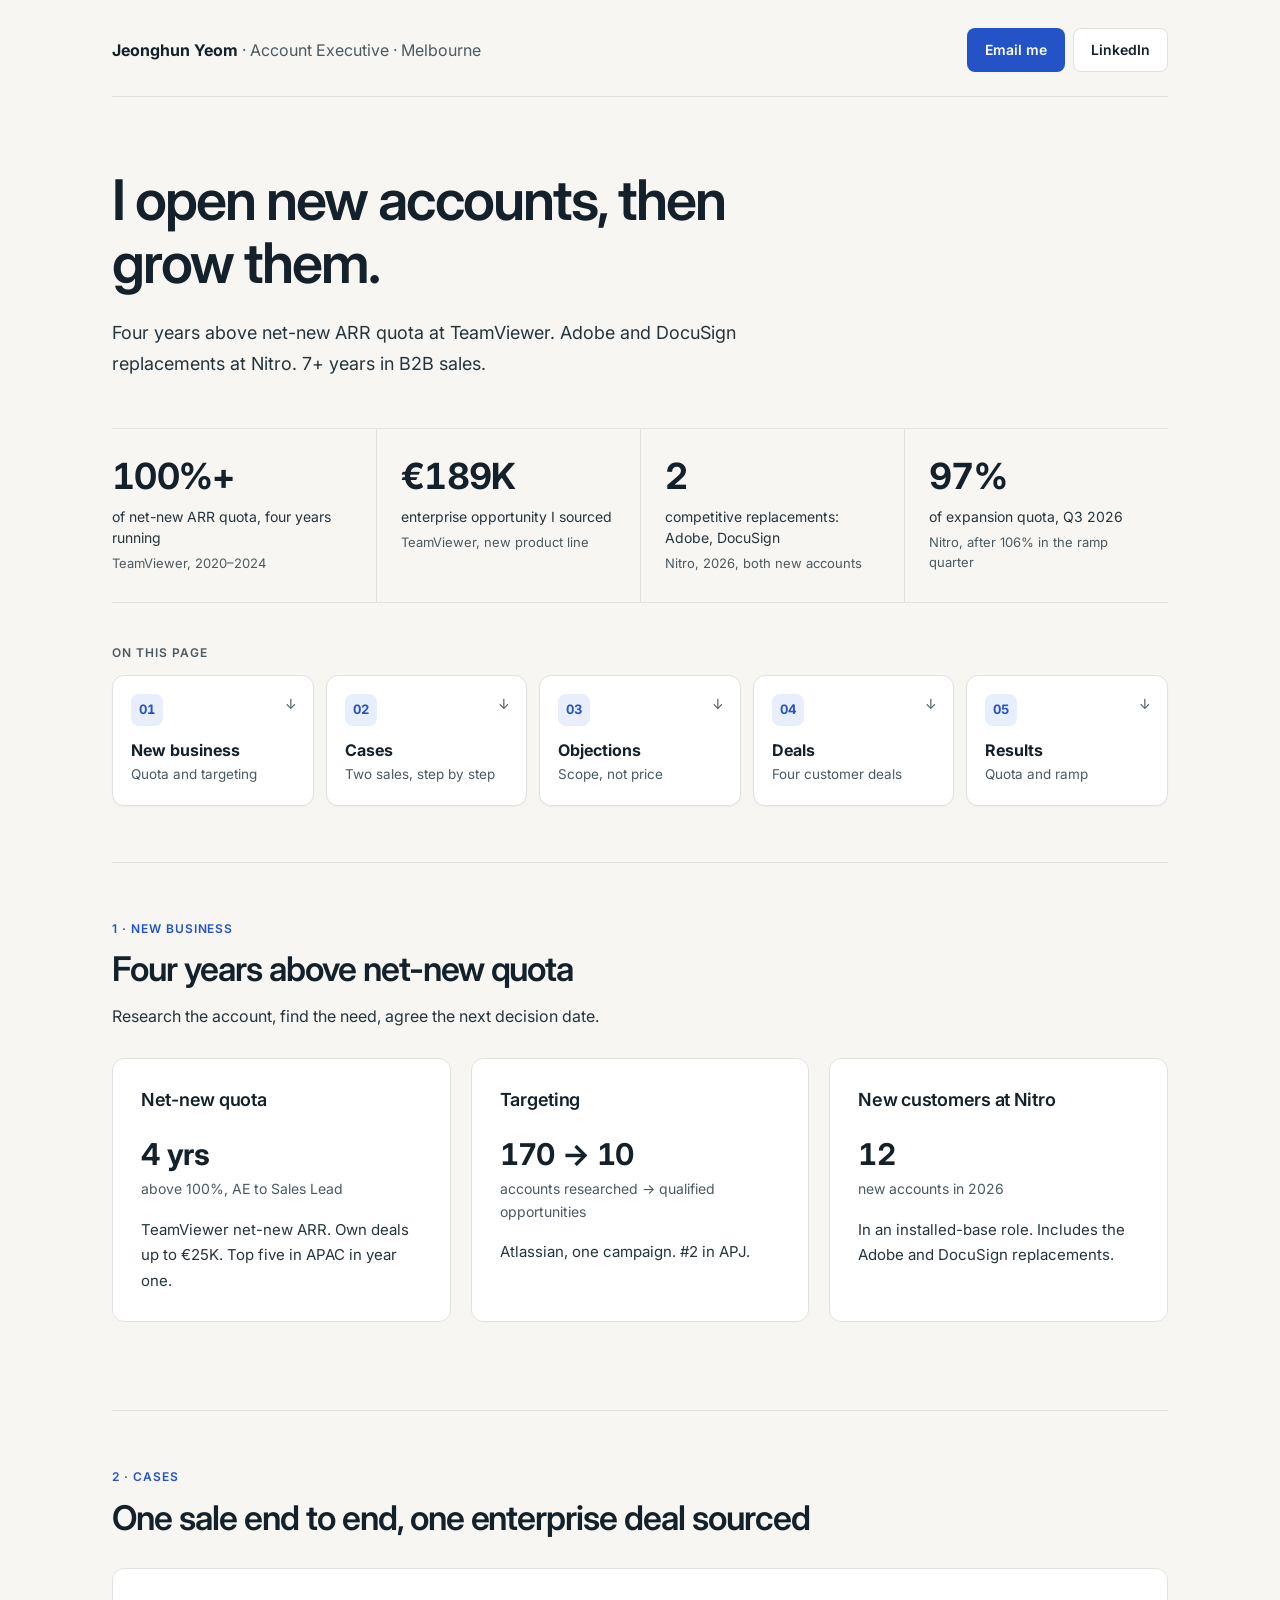
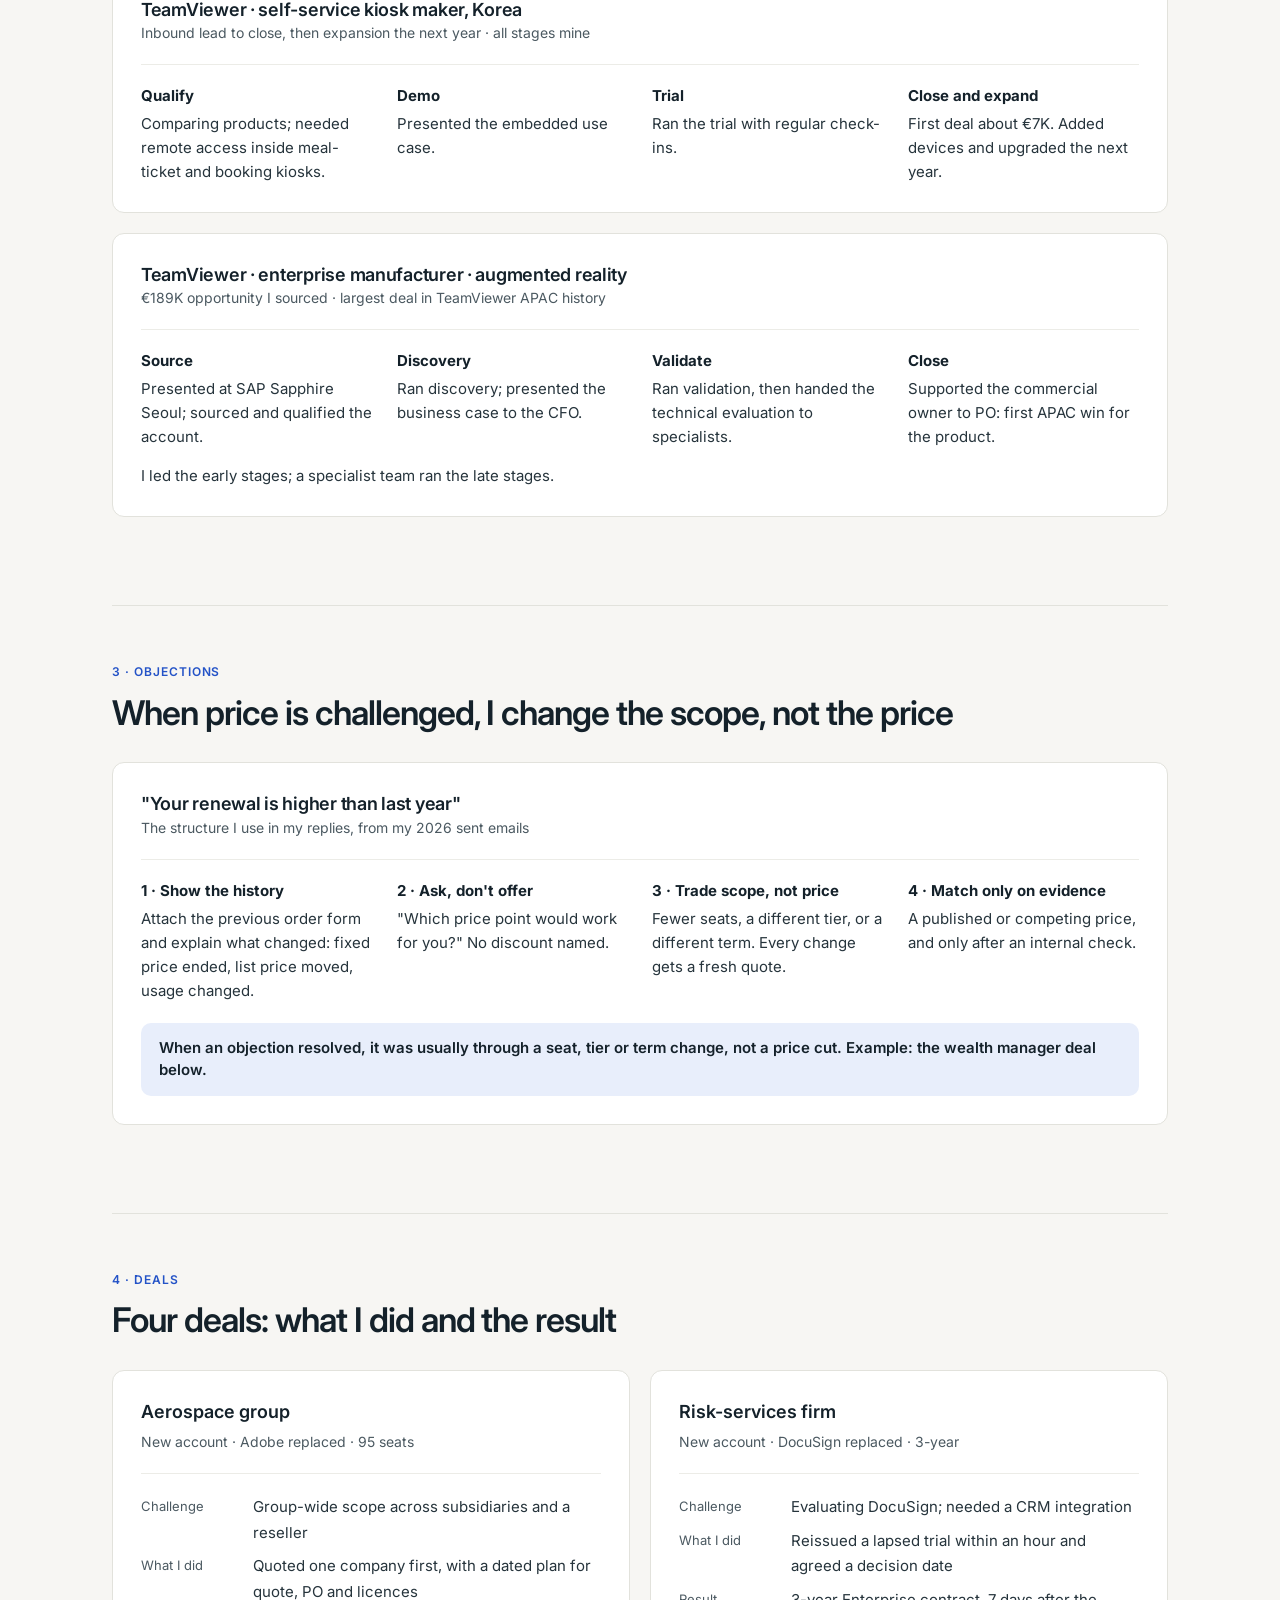
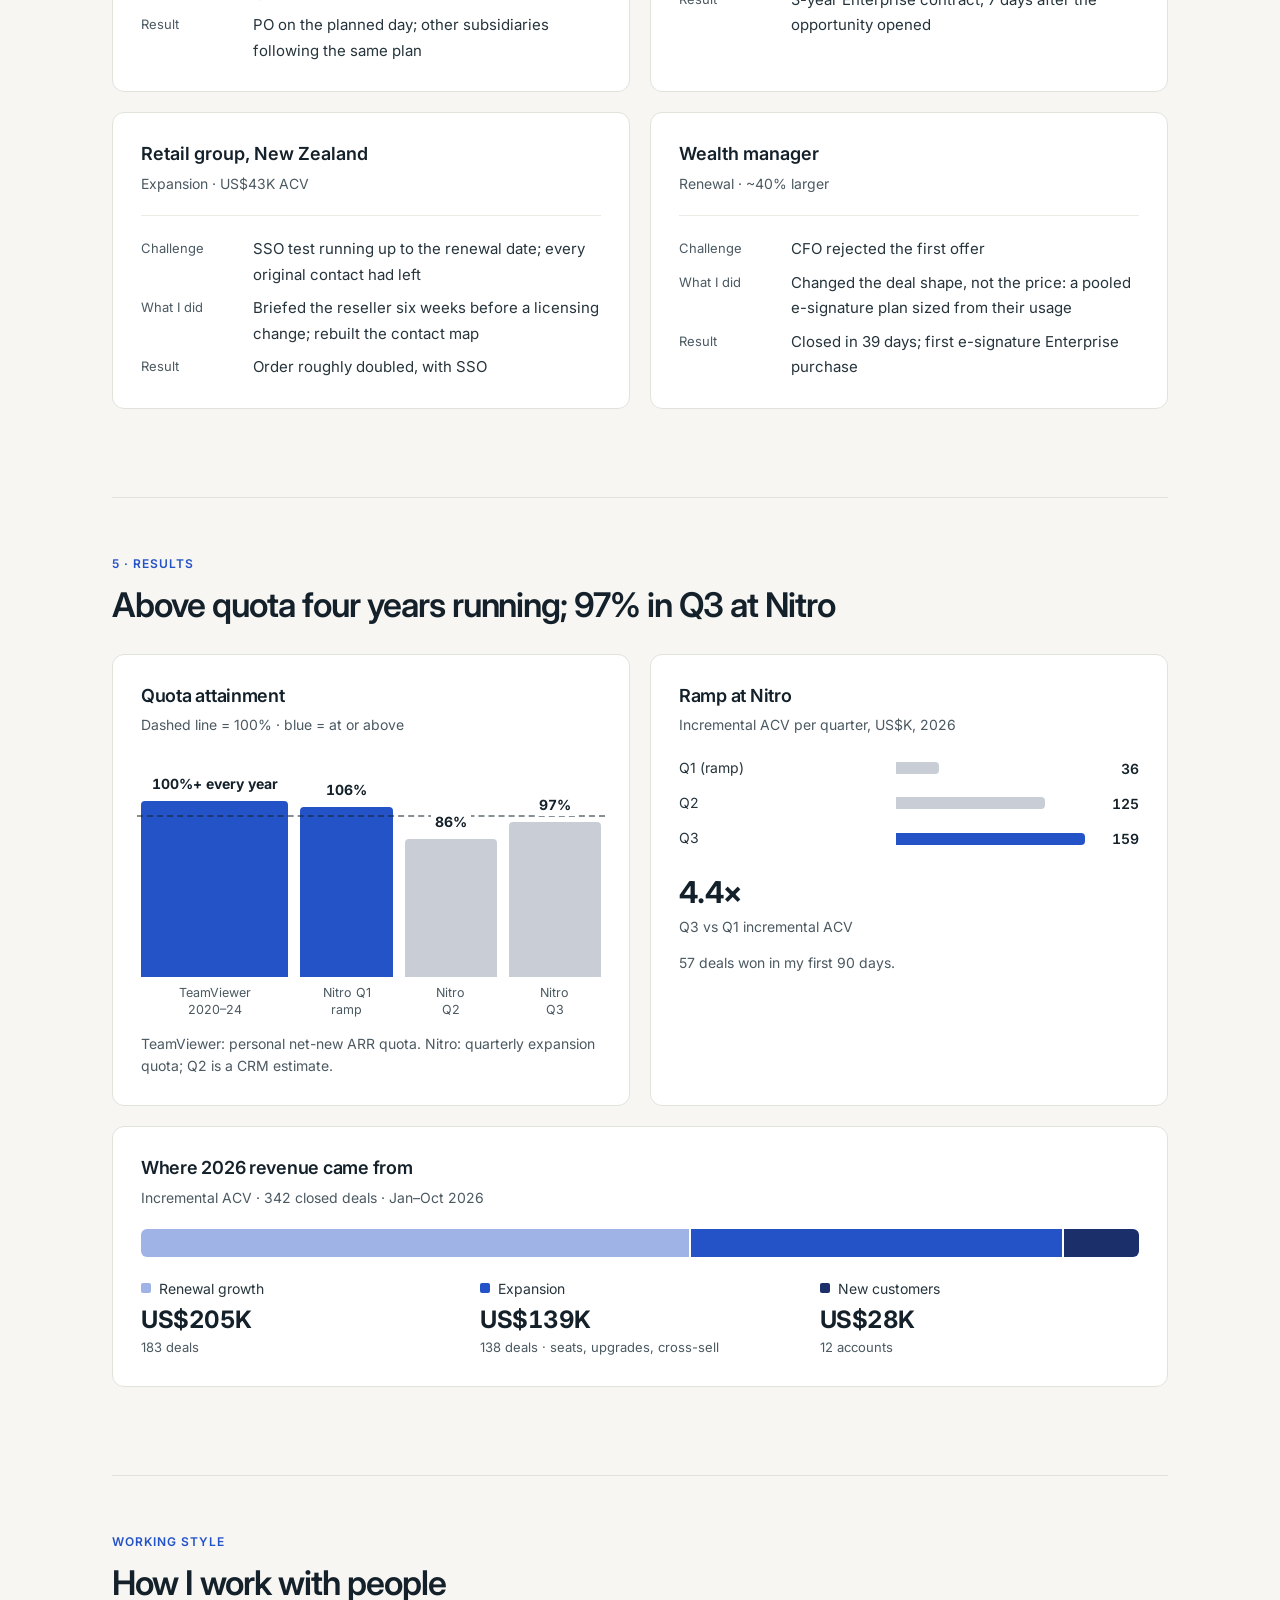
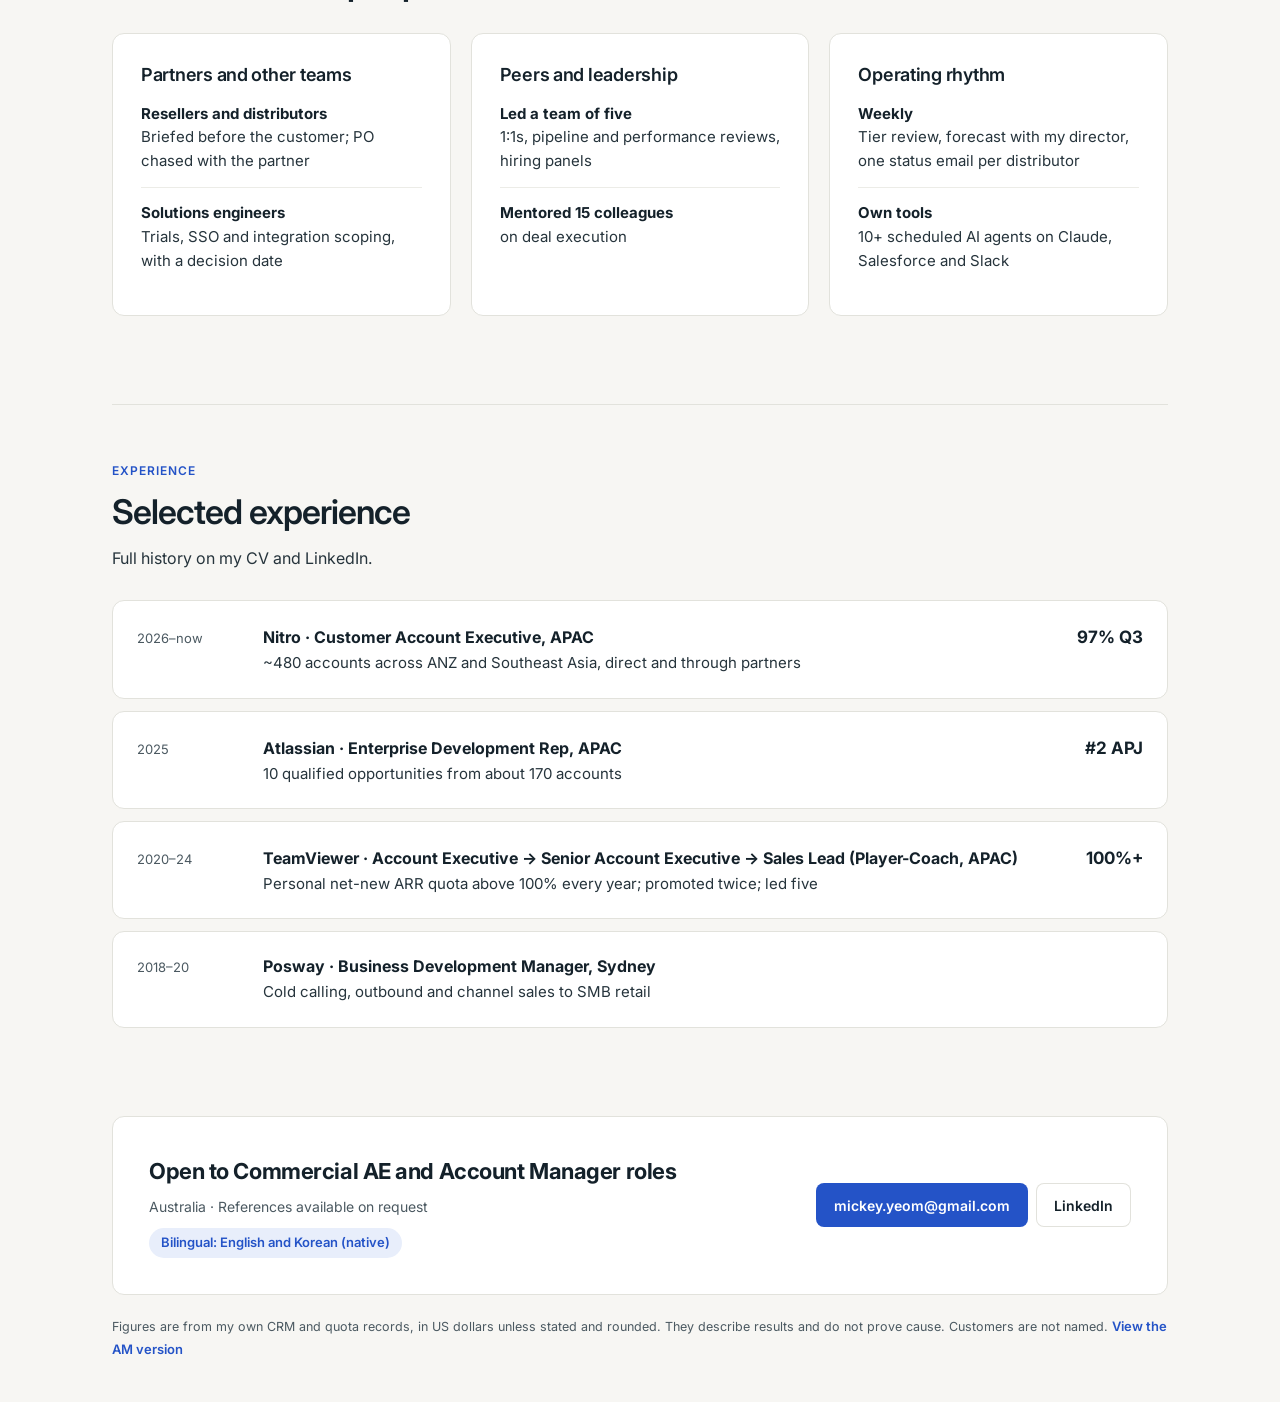
==== commit cd988b42: "Describe the book as direct and partner, not mostly partner Co-Authored-By: Claude Opus 5.5 <noreply" ====
--- a/ae/index.html
+++ b/ae/index.html
@@ -127,7 +127,7 @@
 <section id="career" aria-labelledby="career-h">
   <div class="sh"><div class="step">Experience</div><h2 id="career-h">Selected experience</h2><p>Full history on my CV and LinkedIn.</p></div>
 <div class="tl">
-    <div class="r"><span class="y">2026–now</span><div class="w"><b>Nitro · Customer Account Executive, APAC</b><span>~480 accounts across ANZ and Southeast Asia, mostly through partners</span></div><span class="k">97% Q3</span></div>
+    <div class="r"><span class="y">2026–now</span><div class="w"><b>Nitro · Customer Account Executive, APAC</b><span>~480 accounts across ANZ and Southeast Asia, direct and through partners</span></div><span class="k">97% Q3</span></div>
     <div class="r"><span class="y">2025</span><div class="w"><b>Atlassian · Enterprise Development Rep, APAC</b><span>10 qualified opportunities from about 170 accounts</span></div><span class="k">#2 APJ</span></div>
     <div class="r"><span class="y">2020–24</span><div class="w"><b>TeamViewer · Account Executive → Senior Account Executive → Sales Lead (Player-Coach, APAC)</b><span>Personal net-new ARR quota above 100% every year; promoted twice; led five</span></div><span class="k">100%+</span></div>
     <div class="r"><span class="y">2018–20</span><div class="w"><b>Posway · Business Development Manager, Sydney</b><span>Cold calling, outbound and channel sales to SMB retail</span></div><span class="k"></span></div>
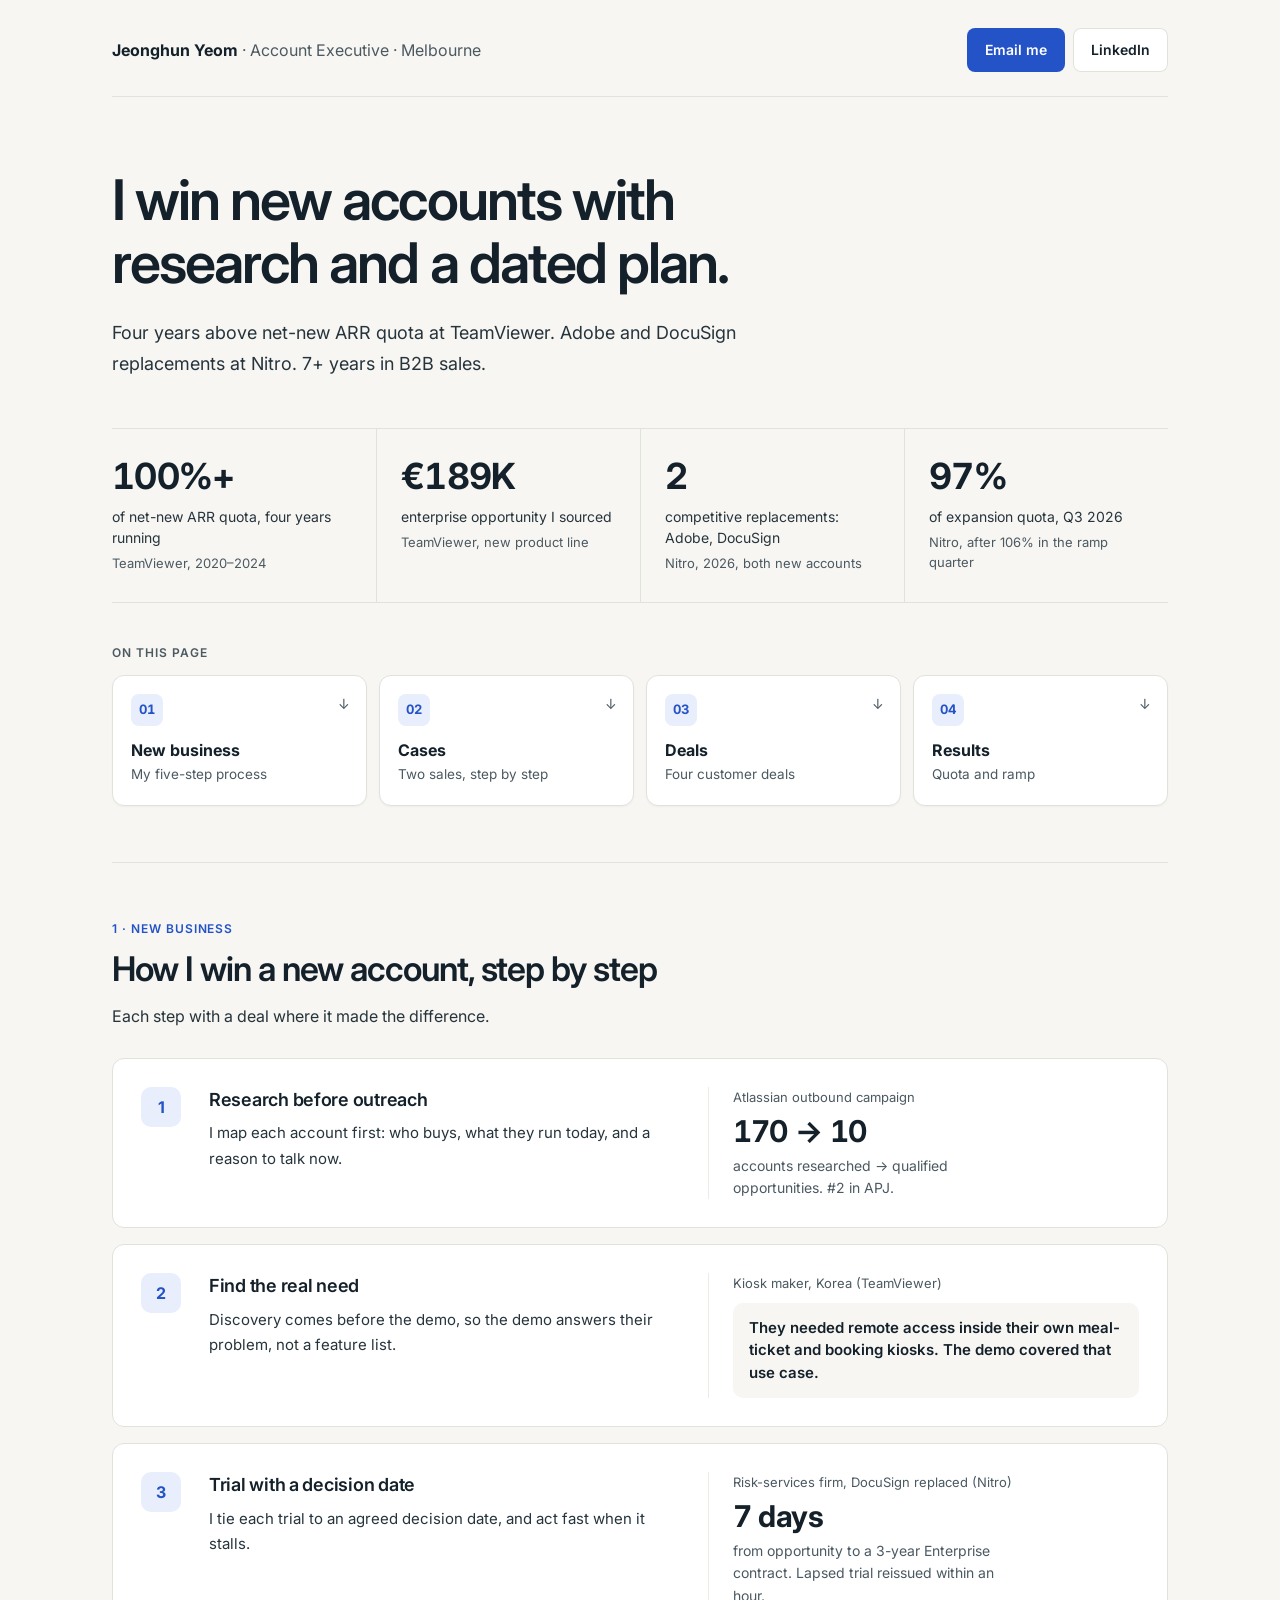
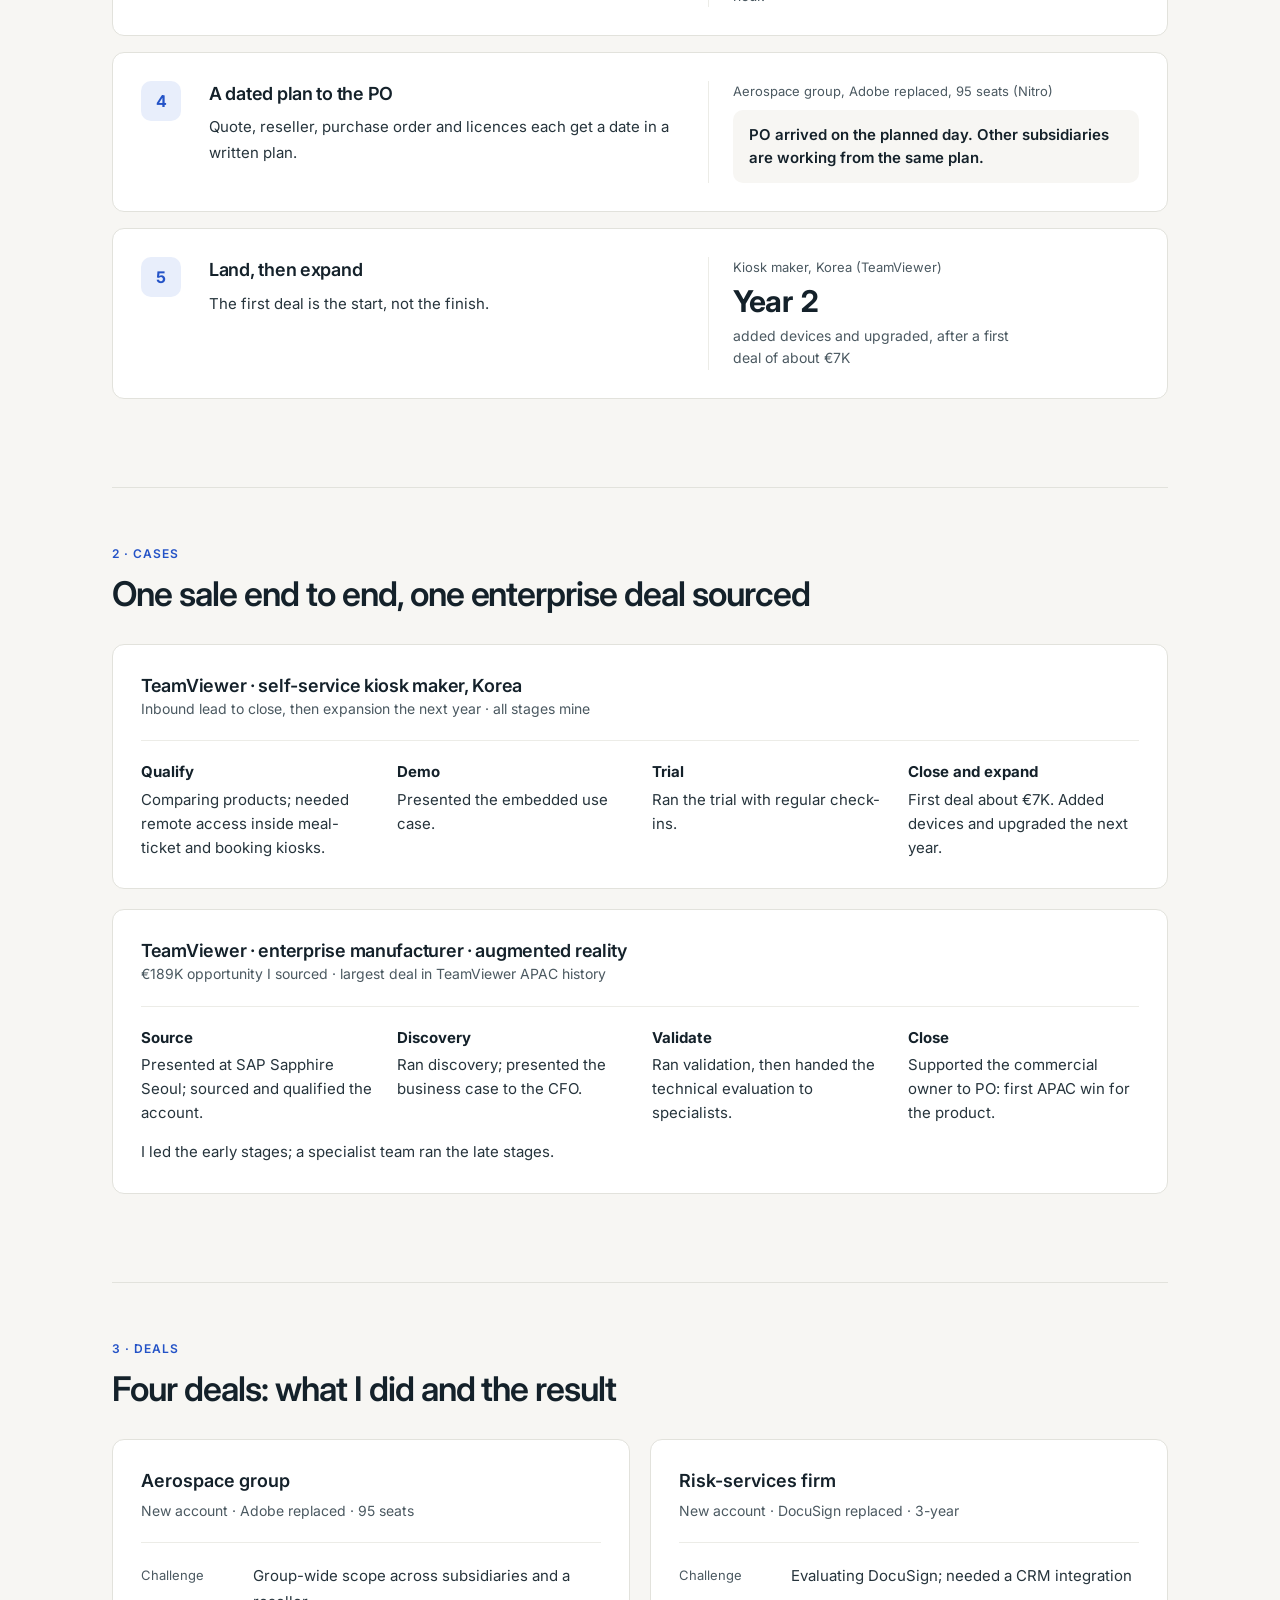
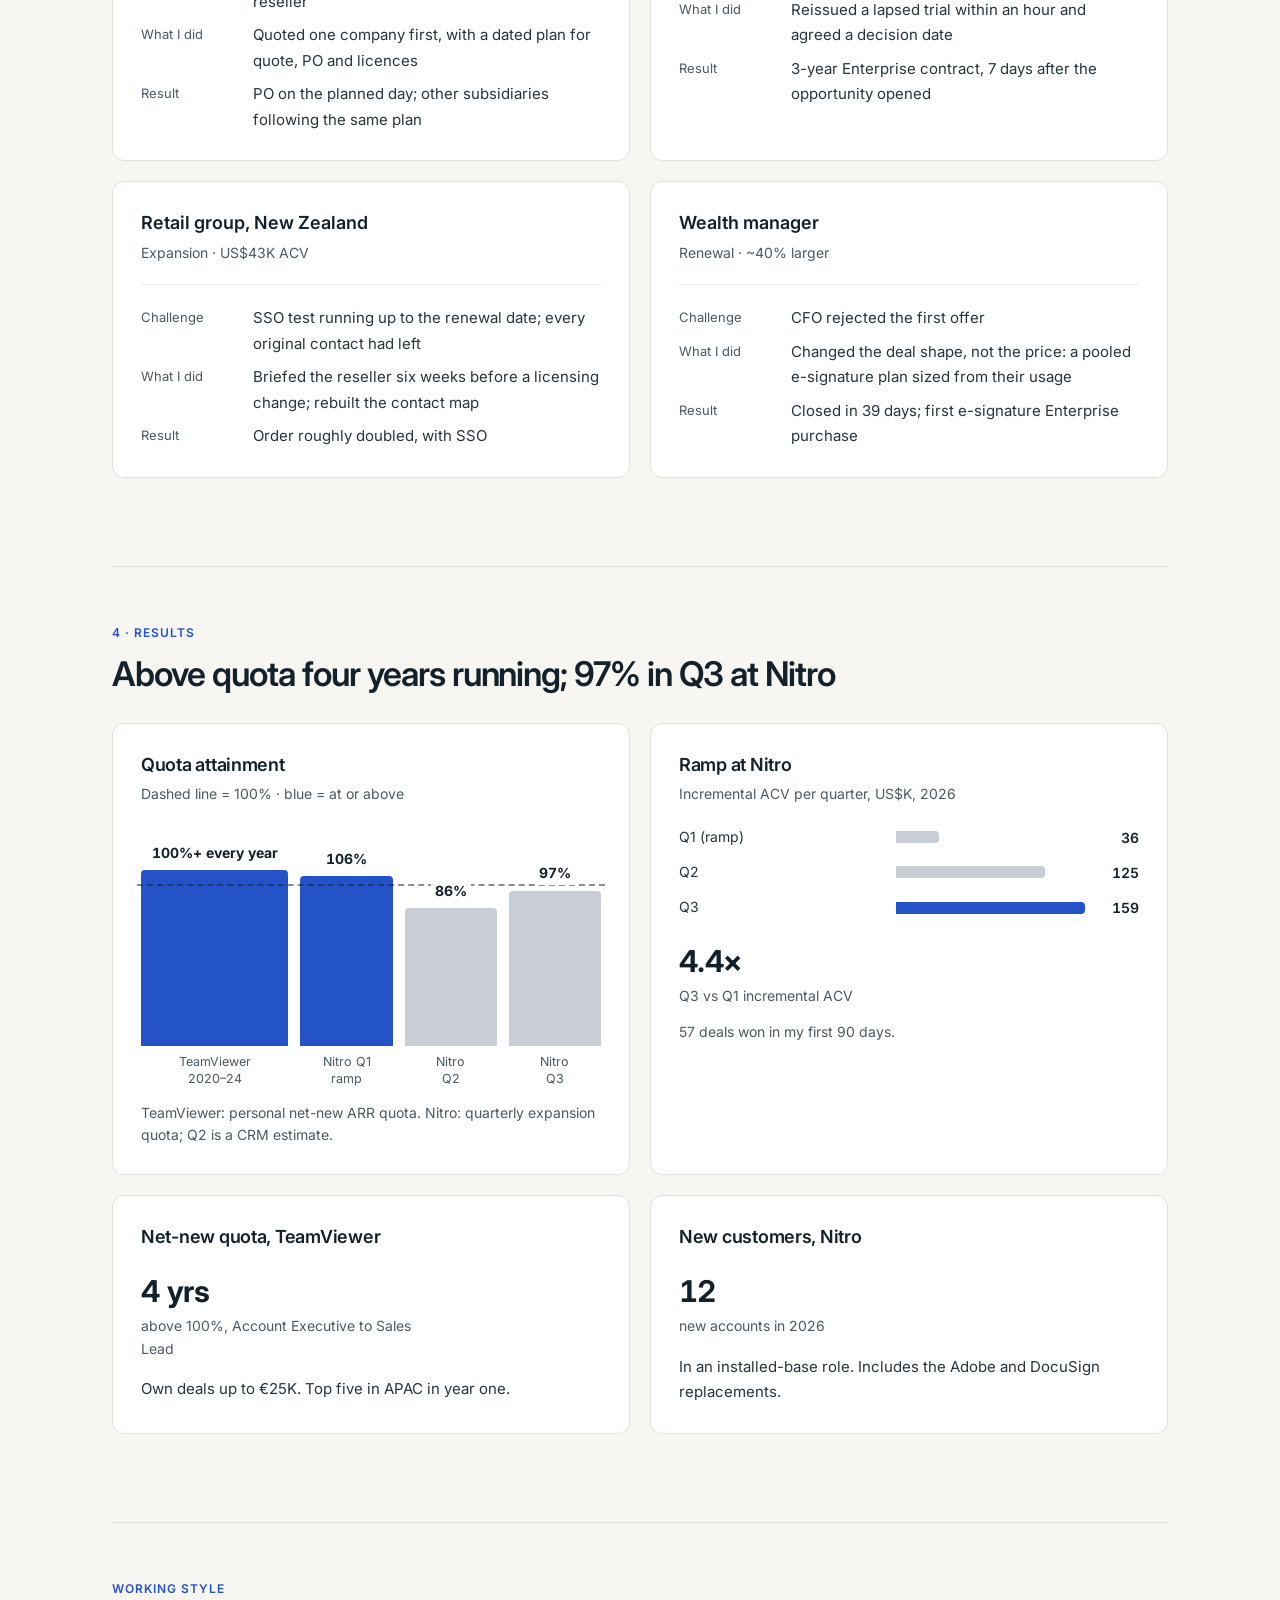
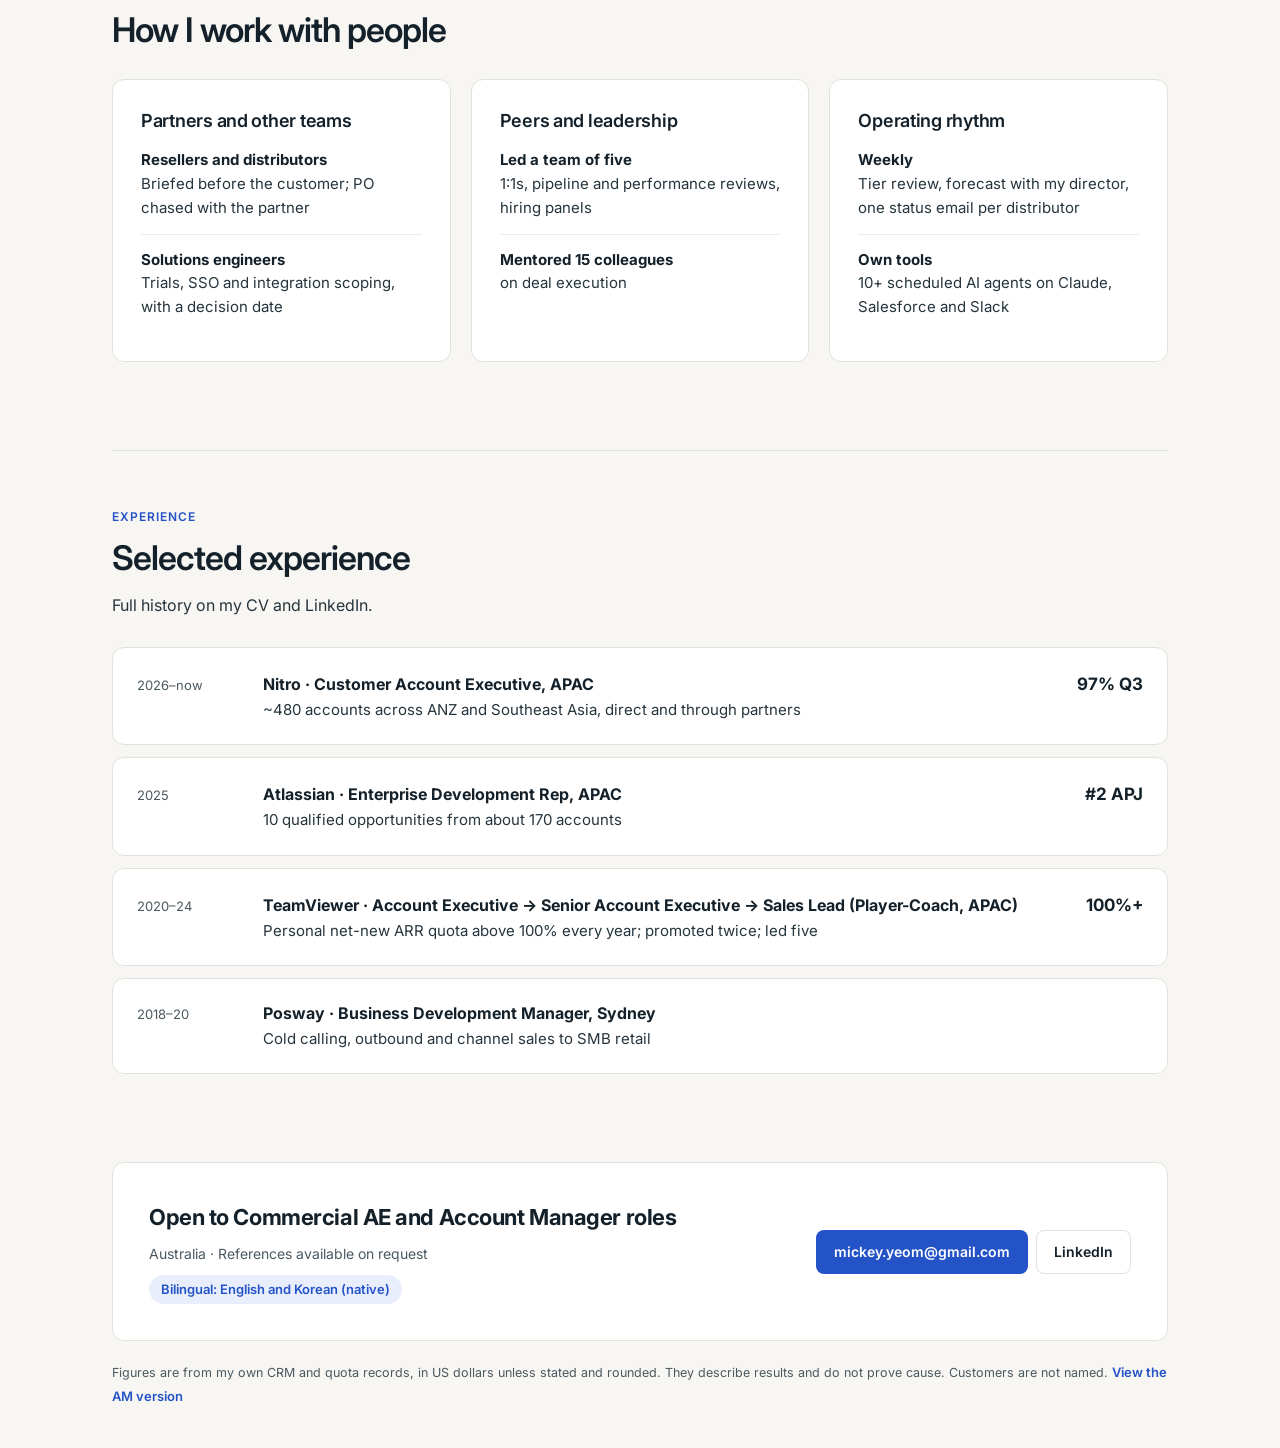
==== commit d54a8ef3: "Rebuild AE page around a five-step new-business process Lead with "I win new accounts with research " ====
--- a/ae/index.html
+++ b/ae/index.html
@@ -6,7 +6,7 @@
 <meta name="viewport" content="width=device-width, initial-scale=1">
 <meta name="robots" content="noindex, nofollow">
 <title>Jeonghun Yeom, Account Executive</title>
-<meta name="description" content="Jeonghun Yeom, B2B software Account Executive in Melbourne. New business, competitive wins and territory management, shown in numbers.">
+<meta name="description" content="Jeonghun Yeom, B2B software Account Executive in Melbourne. How I win new accounts, step by step, with the numbers.">
 <link rel="preconnect" href="https://fonts.googleapis.com">
 <link rel="preconnect" href="https://fonts.gstatic.com" crossorigin>
 <link href="https://fonts.googleapis.com/css2?family=Inter:wght@400;500;600;700&display=swap" rel="stylesheet">
@@ -23,20 +23,16 @@
     </div>
   </div>
   <div class="hero">
-    <h1>I open new accounts, then grow them.</h1>
+    <h1>I win new accounts with research and a dated plan.</h1>
     <p class="sub">Four years above net-new ARR quota at TeamViewer. Adobe and DocuSign replacements at Nitro. 7+ years in B2B sales.</p>
     <div class="kpis"><div class="kpi"><b>100%+</b><span>of net-new ARR quota, four years running</span><em>TeamViewer, 2020–2024</em></div><div class="kpi"><b>€189K</b><span>enterprise opportunity I sourced</span><em>TeamViewer, new product line</em></div><div class="kpi"><b>2</b><span>competitive replacements: Adobe, DocuSign</span><em>Nitro, 2026, both new accounts</em></div><div class="kpi"><b>97%</b><span>of expansion quota, Q3 2026</span><em>Nitro, after 106% in the ramp quarter</em></div></div>
-    <nav class="toc" aria-label="On this page"><p class="toc-label">On this page</p><div class="flow" style="grid-template-columns:repeat(5,1fr)"><a href="#new"><i>01</i><b>New business</b><span>Quota and targeting</span></a><a href="#case"><i>02</i><b>Cases</b><span>Two sales, step by step</span></a><a href="#objection"><i>03</i><b>Objections</b><span>Scope, not price</span></a><a href="#deals"><i>04</i><b>Deals</b><span>Four customer deals</span></a><a href="#territory"><i>05</i><b>Results</b><span>Quota and ramp</span></a></div></nav>
+    <nav class="toc" aria-label="On this page"><p class="toc-label">On this page</p><div class="flow" style="grid-template-columns:repeat(4,1fr)"><a href="#process"><i>01</i><b>New business</b><span>My five-step process</span></a><a href="#case"><i>02</i><b>Cases</b><span>Two sales, step by step</span></a><a href="#deals"><i>03</i><b>Deals</b><span>Four customer deals</span></a><a href="#territory"><i>04</i><b>Results</b><span>Quota and ramp</span></a></div></nav>
   </div>
 </header>
 <main class="wrap" id="main">
-<section id="new" aria-labelledby="new-h">
-  <div class="sh"><div class="step">1 · New business</div><h2 id="new-h">Four years above net-new quota</h2><p>Research the account, find the need, agree the next decision date.</p></div>
-<div class="g g-111">
-    <div class="card"><h3>Net-new quota</h3><div class="big"><b>4 yrs</b><span>above 100%, AE to Sales Lead</span></div><p class="t">TeamViewer net-new ARR. Own deals up to €25K. Top five in APAC in year one.</p></div>
-    <div class="card"><h3>Targeting</h3><div class="big"><b>170 → 10</b><span>accounts researched → qualified opportunities</span></div><p class="t">Atlassian, one campaign. #2 in APJ.</p></div>
-    <div class="card"><h3>New customers at Nitro</h3><div class="big"><b>12</b><span>new accounts in 2026</span></div><p class="t">In an installed-base role. Includes the Adobe and DocuSign replacements.</p></div>
-  </div>
+<section id="process" aria-labelledby="process-h">
+  <div class="sh"><div class="step">1 · New business</div><h2 id="process-h">How I win a new account, step by step</h2><p>Each step with a deal where it made the difference.</p></div>
+<div class="proc"><div class="st"><div class="num">1</div><div><h3>Research before outreach</h3><p class="d">I map each account first: who buys, what they run today, and a reason to talk now.</p></div><div class="ev"><p class="cap">Atlassian outbound campaign</p><div class="big" style="margin-top:0"><b>170 → 10</b><span>accounts researched → qualified opportunities. #2 in APJ.</span></div></div></div><div class="st"><div class="num">2</div><div><h3>Find the real need</h3><p class="d">Discovery comes before the demo, so the demo answers their problem, not a feature list.</p></div><div class="ev"><p class="cap">Kiosk maker, Korea (TeamViewer)</p><p class="rule">They needed remote access inside their own meal-ticket and booking kiosks. The demo covered that use case.</p></div></div><div class="st"><div class="num">3</div><div><h3>Trial with a decision date</h3><p class="d">I tie each trial to an agreed decision date, and act fast when it stalls.</p></div><div class="ev"><p class="cap">Risk-services firm, DocuSign replaced (Nitro)</p><div class="big" style="margin-top:0"><b>7 days</b><span>from opportunity to a 3-year Enterprise contract. Lapsed trial reissued within an hour.</span></div></div></div><div class="st"><div class="num">4</div><div><h3>A dated plan to the PO</h3><p class="d">Quote, reseller, purchase order and licences each get a date in a written plan.</p></div><div class="ev"><p class="cap">Aerospace group, Adobe replaced, 95 seats (Nitro)</p><p class="rule">PO arrived on the planned day. Other subsidiaries are working from the same plan.</p></div></div><div class="st"><div class="num">5</div><div><h3>Land, then expand</h3><p class="d">The first deal is the start, not the finish.</p></div><div class="ev"><p class="cap">Kiosk maker, Korea (TeamViewer)</p><div class="big" style="margin-top:0"><b>Year 2</b><span>added devices and upgraded, after a first deal of about €7K</span></div></div></div></div>
 </section>
 <section id="case" aria-labelledby="case-h">
   <div class="sh"><div class="step">2 · Cases</div><h2 id="case-h">One sale end to end, one enterprise deal sourced</h2></div>
@@ -61,26 +57,12 @@
     <p class="note">I led the early stages; a specialist team ran the late stages.</p>
   </div>
 </section>
-<section id="objection" aria-labelledby="objection-h">
-  <div class="sh"><div class="step">3 · Objections</div><h2 id="objection-h">When price is challenged, I change the scope, not the price</h2></div>
-<div class="case">
-    <h3>"Your renewal is higher than last year"</h3>
-    <p class="sub">The structure I use in my replies, from my 2026 sent emails</p>
-    <div class="steps">
-      <div><b>1 · Show the history</b>Attach the previous order form and explain what changed: fixed price ended, list price moved, usage changed.</div>
-      <div><b>2 · Ask, don't offer</b>"Which price point would work for you?" No discount named.</div>
-      <div><b>3 · Trade scope, not price</b>Fewer seats, a different tier, or a different term. Every change gets a fresh quote.</div>
-      <div><b>4 · Match only on evidence</b>A published or competing price, and only after an internal check.</div>
-    </div>
-    <p class="outcome">When an objection resolved, it was usually through a seat, tier or term change, not a price cut. Example: the wealth manager deal below.</p>
-  </div>
-</section>
 <section id="deals" aria-labelledby="deals-h">
-  <div class="sh"><div class="step">4 · Deals</div><h2 id="deals-h">Four deals: what I did and the result</h2></div>
+  <div class="sh"><div class="step">3 · Deals</div><h2 id="deals-h">Four deals: what I did and the result</h2></div>
 <div class="g g-11"><div class="deal"><div class="hd"><b>Aerospace group</b><span>New account · Adobe replaced · 95 seats</span></div><dl><dt>Challenge</dt><dd>Group-wide scope across subsidiaries and a reseller</dd><dt>What I did</dt><dd>Quoted one company first, with a dated plan for quote, PO and licences</dd><dt>Result</dt><dd>PO on the planned day; other subsidiaries following the same plan</dd></dl></div><div class="deal"><div class="hd"><b>Risk-services firm</b><span>New account · DocuSign replaced · 3-year</span></div><dl><dt>Challenge</dt><dd>Evaluating DocuSign; needed a CRM integration</dd><dt>What I did</dt><dd>Reissued a lapsed trial within an hour and agreed a decision date</dd><dt>Result</dt><dd>3-year Enterprise contract, 7 days after the opportunity opened</dd></dl></div><div class="deal"><div class="hd"><b>Retail group, New Zealand</b><span>Expansion · US$43K ACV</span></div><dl><dt>Challenge</dt><dd>SSO test running up to the renewal date; every original contact had left</dd><dt>What I did</dt><dd>Briefed the reseller six weeks before a licensing change; rebuilt the contact map</dd><dt>Result</dt><dd>Order roughly doubled, with SSO</dd></dl></div><div class="deal"><div class="hd"><b>Wealth manager</b><span>Renewal · ~40% larger</span></div><dl><dt>Challenge</dt><dd>CFO rejected the first offer</dd><dt>What I did</dt><dd>Changed the deal shape, not the price: a pooled e-signature plan sized from their usage</dd><dt>Result</dt><dd>Closed in 39 days; first e-signature Enterprise purchase</dd></dl></div></div>
 </section>
 <section id="territory" aria-labelledby="territory-h">
-  <div class="sh"><div class="step">5 · Results</div><h2 id="territory-h">Above quota four years running; 97% in Q3 at Nitro</h2></div>
+  <div class="sh"><div class="step">4 · Results</div><h2 id="territory-h">Above quota four years running; 97% in Q3 at Nitro</h2></div>
 <div class="g g-11"><div class="card">
       <h3>Quota attainment</h3><p class="sub">Dashed line = 100% · blue = at or above</p>
       <div class="plot" role="img" aria-label="TeamViewer 2020 to 2024 above 100% every year; Nitro Q1 2026 106%, Q2 86%, Q3 97%">
@@ -102,19 +84,10 @@
       <div class="big"><b>4.4×</b><span>Q3 vs Q1 incremental ACV</span></div>
       <p class="note">57 deals won in my first 90 days.</p>
     </div></div>
-<div style="margin-top:var(--gap)"><div class="card">
-    <h3>Where 2026 revenue came from</h3><p class="sub">Incremental ACV · 342 closed deals · Jan–Oct 2026</p>
-    <div class="split" role="img" aria-label="Renewal growth US$205K from 183 deals; expansion US$139K from 138 deals; new customers US$28K from 12 accounts">
-      <div style="flex:205;background:#9fb3e6"></div>
-      <div style="flex:139;background:var(--accent)"></div>
-      <div style="flex:28;background:#1b2f6b"></div>
-    </div>
-    <div class="mix">
-      <div><p><i style="background:#9fb3e6"></i>Renewal growth</p><b>US$205K</b><span>183 deals</span></div>
-      <div><p><i style="background:var(--accent)"></i>Expansion</p><b>US$139K</b><span>138 deals · seats, upgrades, cross-sell</span></div>
-      <div><p><i style="background:#1b2f6b"></i>New customers</p><b>US$28K</b><span>12 accounts</span></div>
-    </div>
-  </div></div>
+<div class="g g-11" style="margin-top:var(--gap)">
+    <div class="card"><h3>Net-new quota, TeamViewer</h3><div class="big"><b>4 yrs</b><span>above 100%, Account Executive to Sales Lead</span></div><p class="t">Own deals up to €25K. Top five in APAC in year one.</p></div>
+    <div class="card"><h3>New customers, Nitro</h3><div class="big"><b>12</b><span>new accounts in 2026</span></div><p class="t">In an installed-base role. Includes the Adobe and DocuSign replacements.</p></div>
+  </div>
 </section>
 <section id="people" aria-labelledby="people-h">
   <div class="sh"><div class="step">Working style</div><h2 id="people-h">How I work with people</h2></div>
